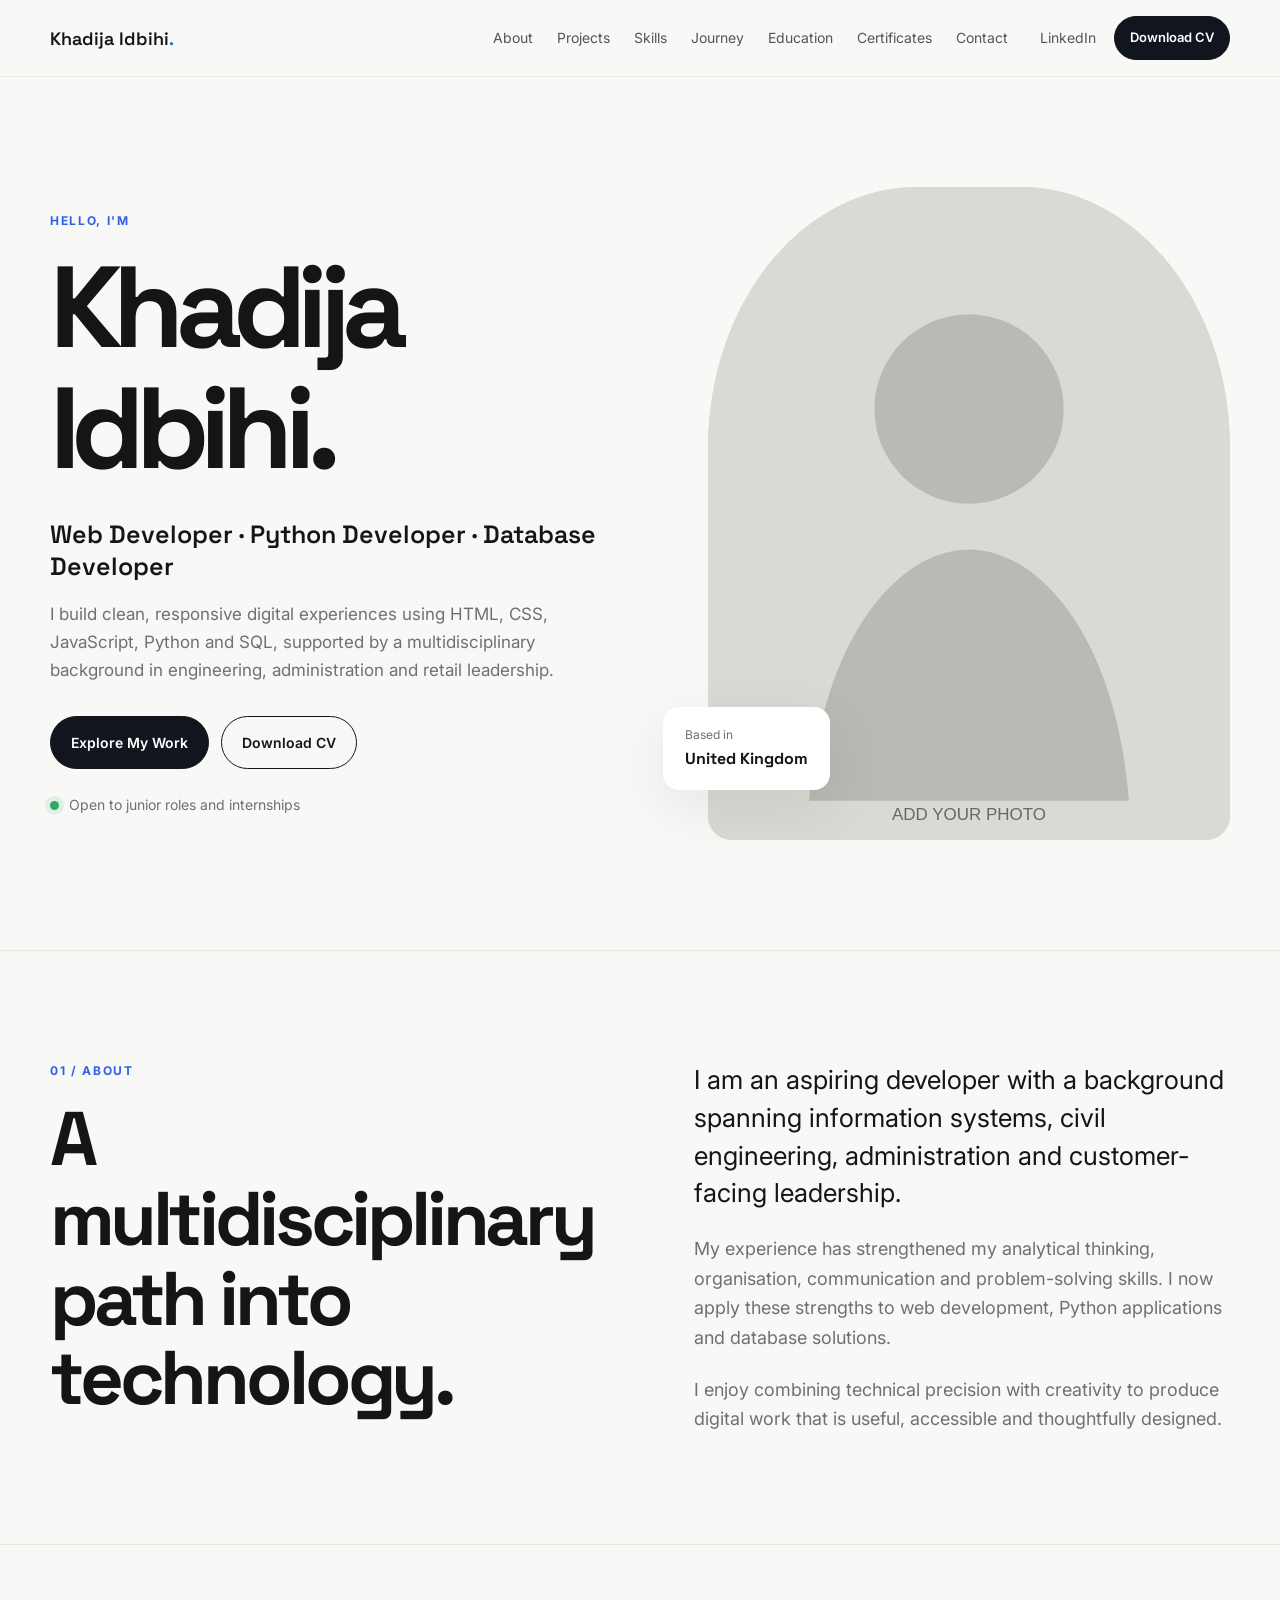
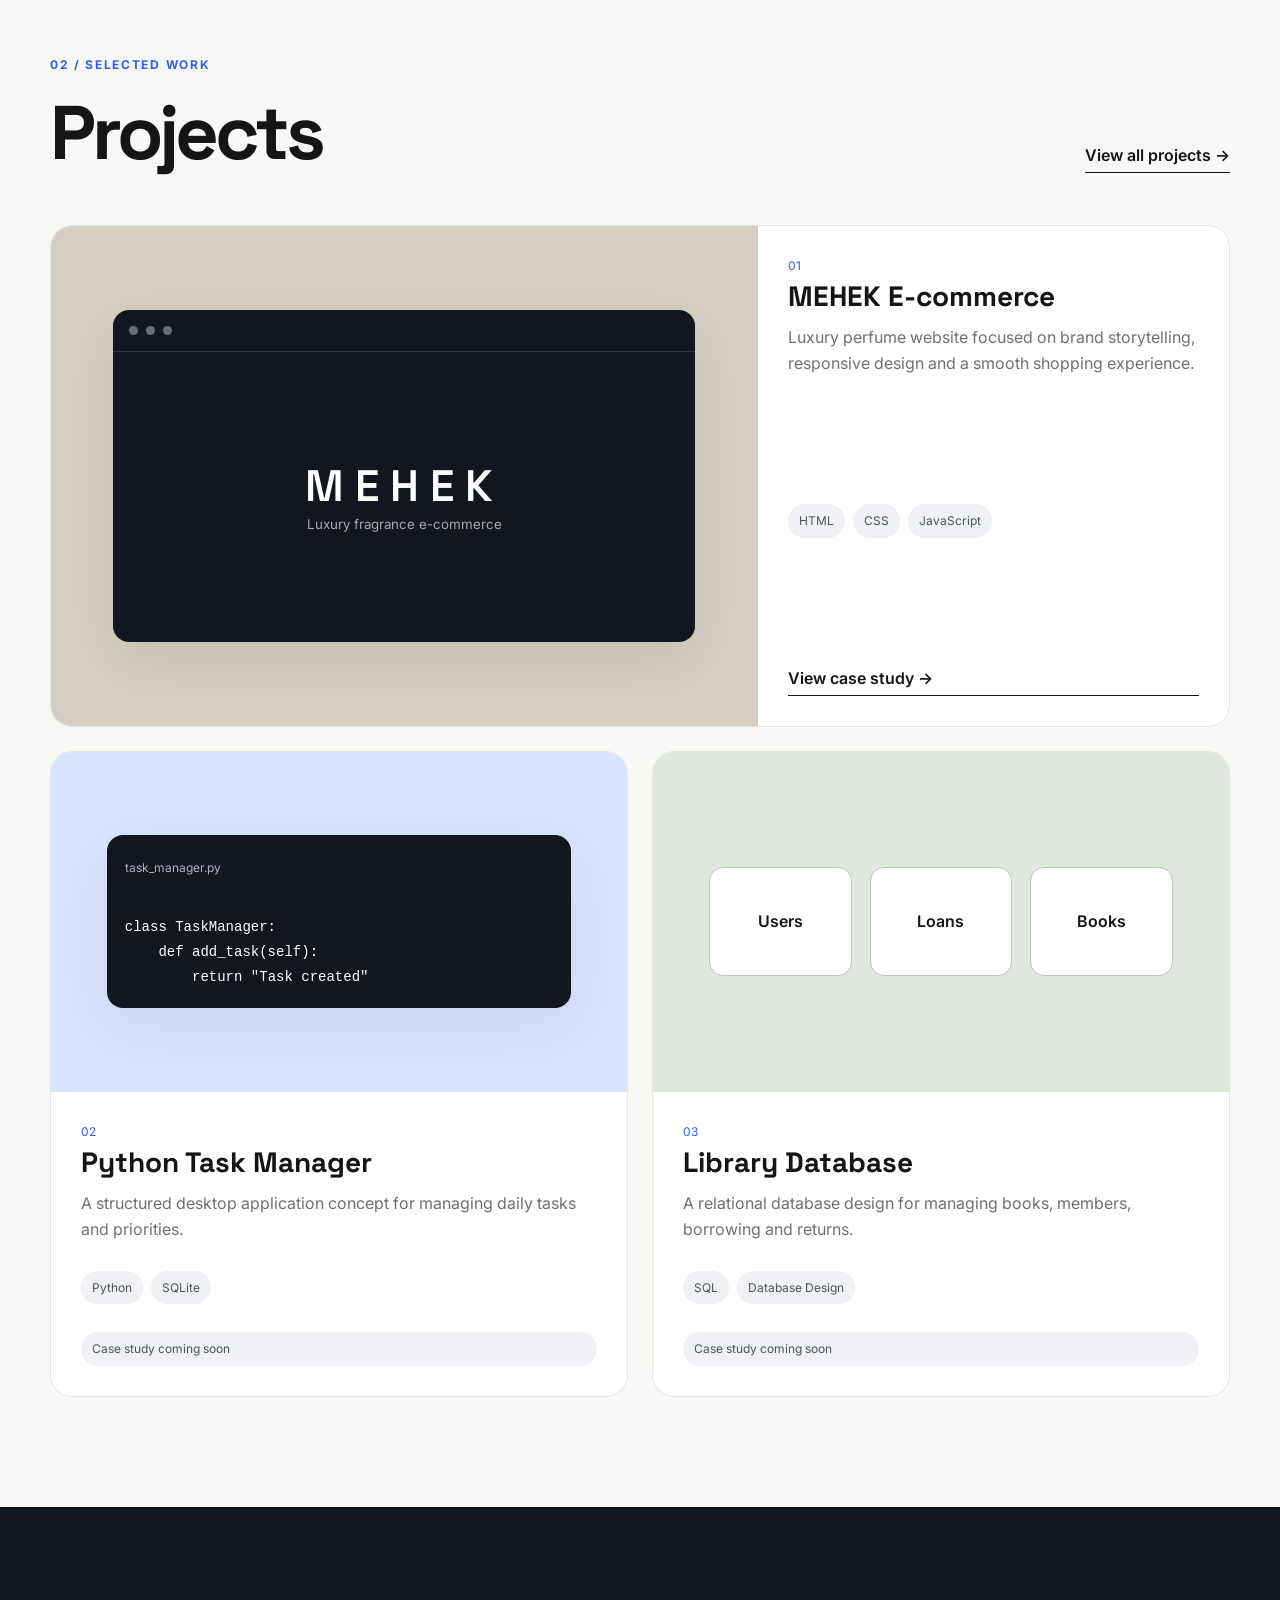
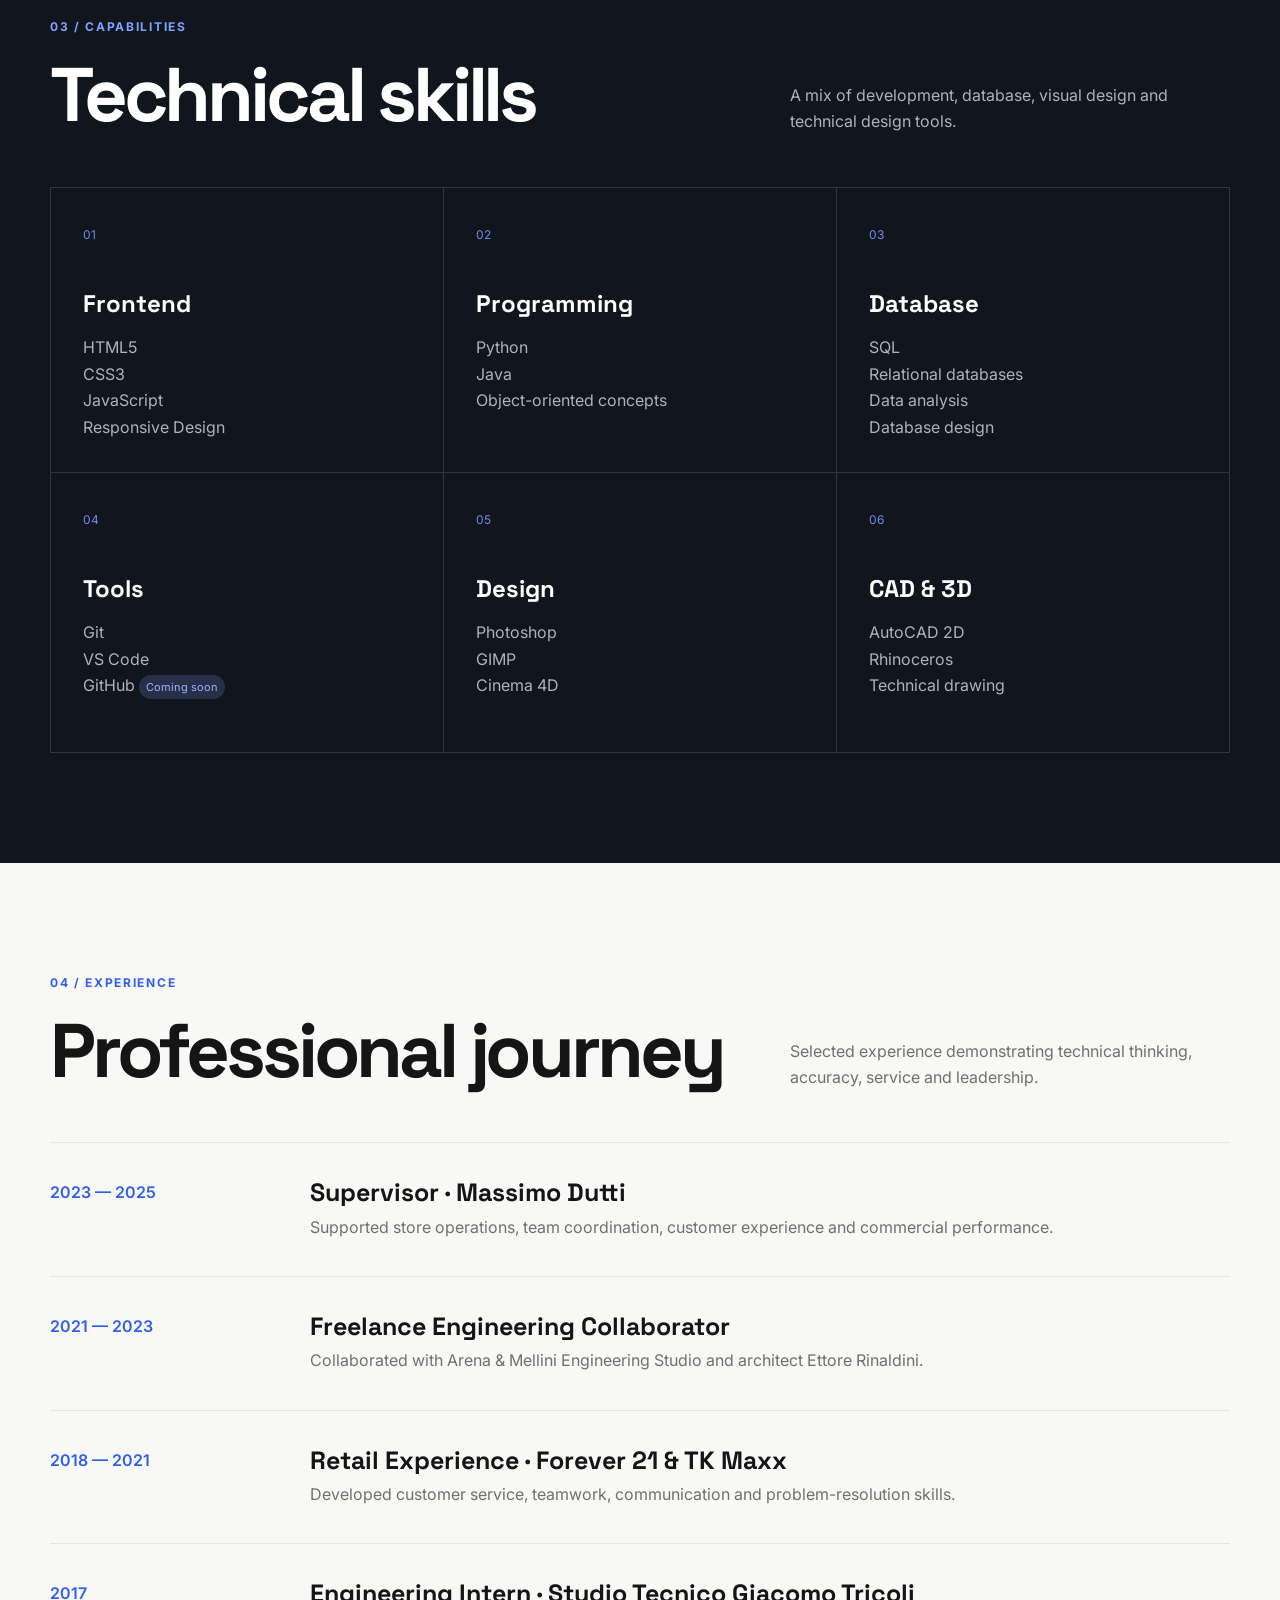
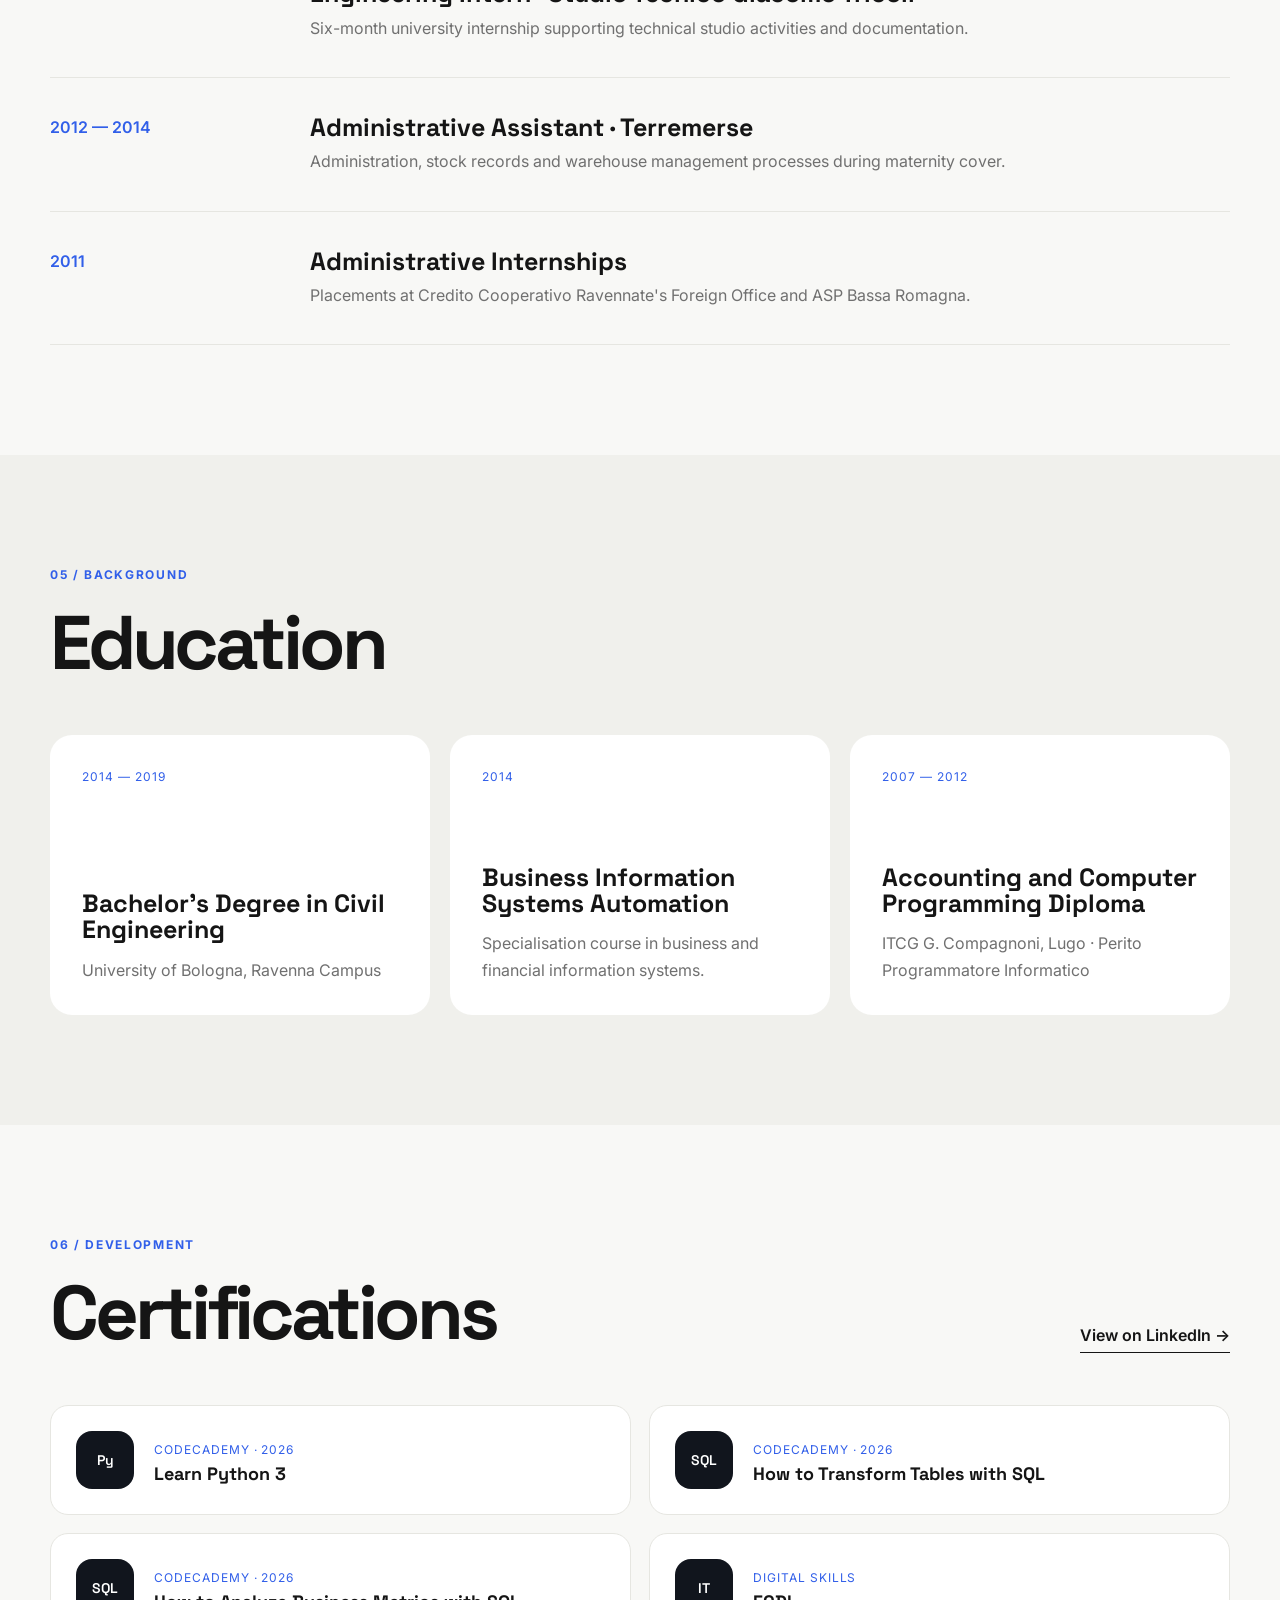
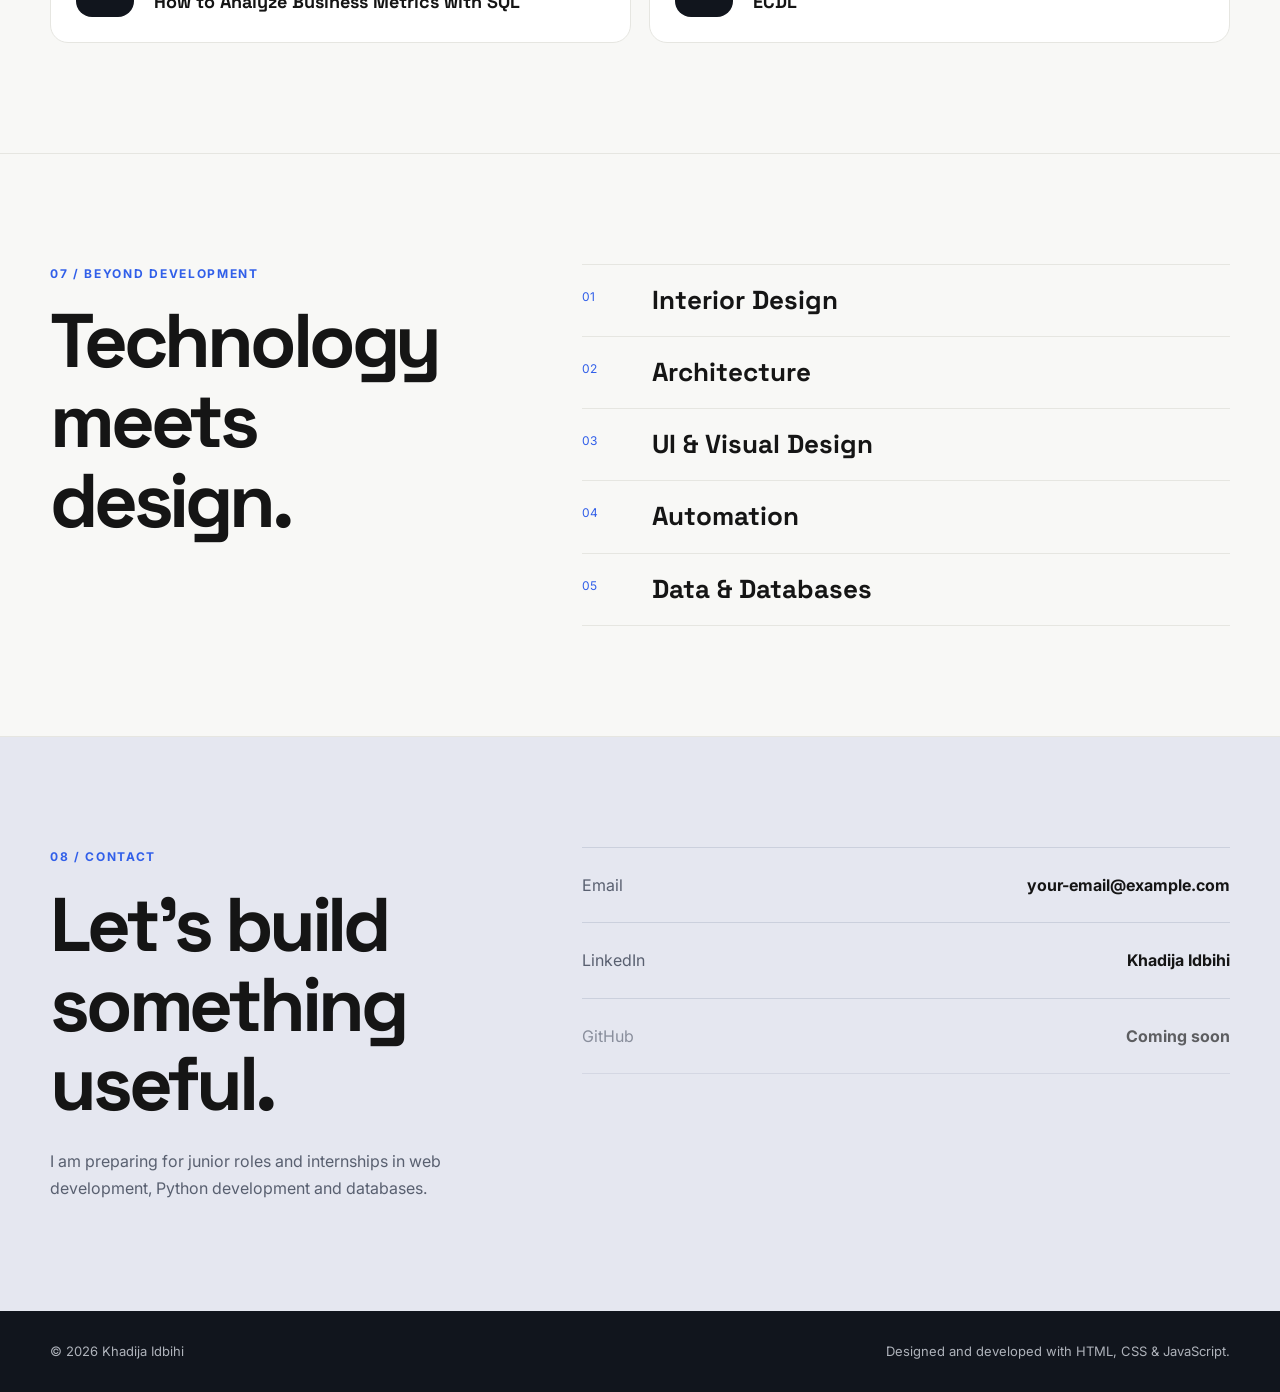
==== index.html @ ebbd2b73 "portfoglio" ====
<!DOCTYPE html>
<html lang="en">
<head>
  <meta charset="UTF-8">
  <meta name="viewport" content="width=device-width, initial-scale=1.0">
  <meta name="description" content="Portfolio of Khadija Idbihi, aspiring Web, Python and Database Developer.">
  <title>Khadija Idbihi | Developer Portfolio</title>
  <link rel="preconnect" href="https://fonts.googleapis.com">
  <link rel="preconnect" href="https://fonts.gstatic.com" crossorigin>
  <link href="https://fonts.googleapis.com/css2?family=Inter:wght@400;500;600&family=Space+Grotesk:wght@500;600;700&display=swap" rel="stylesheet">
  <link rel="stylesheet" href="./css/style.css">
  <script defer src="./js/main.js"></script>
</head>
<body>
<header class="site-header">
  <div class="container nav-wrap">
    <a class="logo" href="#home">Khadija Idbihi<span>.</span></a>
    <button class="menu-toggle" aria-label="Open navigation" aria-expanded="false"><span></span><span></span><span></span></button>
    <nav class="main-nav">
      <a href="#about">About</a><a href="#projects">Projects</a><a href="#skills">Skills</a><a href="#journey">Journey</a><a href="#education">Education</a><a href="#certifications">Certificates</a><a href="#contact">Contact</a>
    </nav>
    <div class="nav-actions">
      <a class="text-link" href="https://www.linkedin.com/in/khadija-idbihi-a628ab21a/" target="_blank" rel="noopener">LinkedIn</a>
      <a class="btn btn-dark btn-small" href="./assets/cv-placeholder.txt" download>Download CV</a>
    </div>
  </div>
</header>
<main>
<section class="hero section" id="home">
  <div class="container hero-grid">
    <div class="hero-copy reveal">
      <p class="eyebrow">Hello, I'm</p>
      <h1>Khadija<br>Idbihi.</h1>
      <p class="hero-role">Web Developer · Python Developer · Database Developer</p>
      <p class="hero-description">I build clean, responsive digital experiences using HTML, CSS, JavaScript, Python and SQL, supported by a multidisciplinary background in engineering, administration and retail leadership.</p>
      <div class="hero-actions"><a class="btn btn-dark" href="#projects">Explore My Work</a><a class="btn btn-light" href="./assets/cv-placeholder.txt" download>Download CV</a></div>
      <div class="availability"><span class="status-dot"></span>Open to junior roles and internships</div>
    </div>
    <div class="hero-visual reveal">
      <div class="portrait-frame"><img src="./images/profile-placeholder.svg" alt="Portrait placeholder for Khadija Idbihi"></div>
      <div class="floating-card"><span>Based in</span><strong>United Kingdom</strong></div>
    </div>
  </div>
</section>
<section class="section section-bordered" id="about">
  <div class="container two-col">
    <div><p class="section-label">01 / About</p><h2>A multidisciplinary path into technology.</h2></div>
    <div class="body-copy"><p class="lead">I am an aspiring developer with a background spanning information systems, civil engineering, administration and customer-facing leadership.</p><p>My experience has strengthened my analytical thinking, organisation, communication and problem-solving skills. I now apply these strengths to web development, Python applications and database solutions.</p><p>I enjoy combining technical precision with creativity to produce digital work that is useful, accessible and thoughtfully designed.</p></div>
  </div>
</section>
<section class="section" id="projects">
  <div class="container">
    <div class="section-heading"><div><p class="section-label">02 / Selected work</p><h2>Projects</h2></div><a class="arrow-link" href="./projects.html">View all projects →</a></div>
    <div class="projects-grid">
      <article class="project-card project-card-large reveal">
        <div class="project-image mehek-bg"><div class="mock-browser"><div class="browser-bar"><span></span><span></span><span></span></div><div class="mock-content"><p>MEHEK</p><small>Luxury fragrance e-commerce</small></div></div></div>
        <div class="project-copy"><div><p class="project-number">01</p><h3>MEHEK E-commerce</h3><p>Luxury perfume website focused on brand storytelling, responsive design and a smooth shopping experience.</p></div><div class="tags"><span>HTML</span><span>CSS</span><span>JavaScript</span></div><a class="arrow-link" href="./projects/mehek.html">View case study →</a></div>
      </article>
      <article class="project-card reveal"><div class="project-image python-bg"><div class="code-window"><span>task_manager.py</span><pre>class TaskManager:
    def add_task(self):
        return "Task created"</pre></div></div><div class="project-copy"><div><p class="project-number">02</p><h3>Python Task Manager</h3><p>A structured desktop application concept for managing daily tasks and priorities.</p></div><div class="tags"><span>Python</span><span>SQLite</span></div><span class="coming-soon">Case study coming soon</span></div></article>
      <article class="project-card reveal"><div class="project-image db-bg"><div class="database-diagram"><div>Users</div><div>Loans</div><div>Books</div></div></div><div class="project-copy"><div><p class="project-number">03</p><h3>Library Database</h3><p>A relational database design for managing books, members, borrowing and returns.</p></div><div class="tags"><span>SQL</span><span>Database Design</span></div><span class="coming-soon">Case study coming soon</span></div></article>
    </div>
  </div>
</section>
<section class="section section-dark" id="skills">
  <div class="container">
    <div class="section-heading"><div><p class="section-label light-label">03 / Capabilities</p><h2>Technical skills</h2></div><p class="section-intro">A mix of development, database, visual design and technical design tools.</p></div>
    <div class="skills-grid">
      <div class="skill-card"><span>01</span><h3>Frontend</h3><p>HTML5<br>CSS3<br>JavaScript<br>Responsive Design</p></div>
      <div class="skill-card"><span>02</span><h3>Programming</h3><p>Python<br>Java<br>Object-oriented concepts</p></div>
      <div class="skill-card"><span>03</span><h3>Database</h3><p>SQL<br>Relational databases<br>Data analysis<br>Database design</p></div>
      <div class="skill-card"><span>04</span><h3>Tools</h3><p>Git<br>VS Code<br>GitHub <em>Coming soon</em></p></div>
      <div class="skill-card"><span>05</span><h3>Design</h3><p>Photoshop<br>GIMP<br>Cinema 4D</p></div>
      <div class="skill-card"><span>06</span><h3>CAD & 3D</h3><p>AutoCAD 2D<br>Rhinoceros<br>Technical drawing</p></div>
    </div>
  </div>
</section>
<section class="section" id="journey">
  <div class="container">
    <div class="section-heading"><div><p class="section-label">04 / Experience</p><h2>Professional journey</h2></div><p class="section-intro">Selected experience demonstrating technical thinking, accuracy, service and leadership.</p></div>
    <div class="timeline">
      <article><div>2023 — 2025</div><section><h3>Supervisor · Massimo Dutti</h3><p>Supported store operations, team coordination, customer experience and commercial performance.</p></section></article>
      <article><div>2021 — 2023</div><section><h3>Freelance Engineering Collaborator</h3><p>Collaborated with Arena & Mellini Engineering Studio and architect Ettore Rinaldini.</p></section></article>
      <article><div>2018 — 2021</div><section><h3>Retail Experience · Forever 21 & TK Maxx</h3><p>Developed customer service, teamwork, communication and problem-resolution skills.</p></section></article>
      <article><div>2017</div><section><h3>Engineering Intern · Studio Tecnico Giacomo Tricoli</h3><p>Six-month university internship supporting technical studio activities and documentation.</p></section></article>
      <article><div>2012 — 2014</div><section><h3>Administrative Assistant · Terremerse</h3><p>Administration, stock records and warehouse management processes during maternity cover.</p></section></article>
      <article><div>2011</div><section><h3>Administrative Internships</h3><p>Placements at Credito Cooperativo Ravennate's Foreign Office and ASP Bassa Romagna.</p></section></article>
    </div>
  </div>
</section>
<section class="section section-soft" id="education">
  <div class="container"><div class="section-heading"><div><p class="section-label">05 / Background</p><h2>Education</h2></div></div>
    <div class="education-grid">
      <article><span>2014 — 2019</span><h3>Bachelor's Degree in Civil Engineering</h3><p>University of Bologna, Ravenna Campus</p></article>
      <article><span>2014</span><h3>Business Information Systems Automation</h3><p>Specialisation course in business and financial information systems.</p></article>
      <article><span>2007 — 2012</span><h3>Accounting and Computer Programming Diploma</h3><p>ITCG G. Compagnoni, Lugo · Perito Programmatore Informatico</p></article>
    </div>
  </div>
</section>
<section class="section" id="certifications">
  <div class="container">
    <div class="section-heading"><div><p class="section-label">06 / Development</p><h2>Certifications</h2></div><a class="arrow-link" href="https://www.linkedin.com/in/khadija-idbihi-a628ab21a/details/certifications/" target="_blank" rel="noopener">View on LinkedIn →</a></div>
    <div class="cert-grid">
      <article><div>Py</div><section><span>Codecademy · 2026</span><h3>Learn Python 3</h3></section></article>
      <article><div>SQL</div><section><span>Codecademy · 2026</span><h3>How to Transform Tables with SQL</h3></section></article>
      <article><div>SQL</div><section><span>Codecademy · 2026</span><h3>How to Analyze Business Metrics with SQL</h3></section></article>
      <article><div>IT</div><section><span>Digital Skills</span><h3>ECDL</h3></section></article>
    </div>
  </div>
</section>
<section class="section section-bordered" id="beyond">
  <div class="container two-col"><div><p class="section-label">07 / Beyond development</p><h2>Technology meets design.</h2></div><div class="interest-list"><div><span>01</span><h3>Interior Design</h3></div><div><span>02</span><h3>Architecture</h3></div><div><span>03</span><h3>UI & Visual Design</h3></div><div><span>04</span><h3>Automation</h3></div><div><span>05</span><h3>Data & Databases</h3></div></div></div>
</section>
<section class="section contact-section" id="contact">
  <div class="container two-col"><div><p class="section-label">08 / Contact</p><h2>Let's build something useful.</h2><p class="contact-intro">I am preparing for junior roles and internships in web development, Python development and databases.</p></div><div class="contact-links"><a href="mailto:your-email@example.com"><span>Email</span><strong>your-email@example.com</strong></a><a href="https://www.linkedin.com/in/khadija-idbihi-a628ab21a/" target="_blank" rel="noopener"><span>LinkedIn</span><strong>Khadija Idbihi</strong></a><div><span>GitHub</span><strong>Coming soon</strong></div></div></div>
</section>
</main>
<footer><div class="container footer-wrap"><p>© 2026 Khadija Idbihi</p><p>Designed and developed with HTML, CSS & JavaScript.</p></div></footer>
</body>
</html>
---- css/style.css ----
:root{--bg:#f8f8f6;--surface:#fff;--text:#151515;--muted:#707070;--border:#e6e6e1;--accent:#315fe9;--dark:#11151d;--radius:22px;--shadow:0 18px 60px rgba(17,21,29,.08)}
*{box-sizing:border-box;margin:0;padding:0}html{scroll-behavior:smooth}body{font-family:Inter,sans-serif;background:var(--bg);color:var(--text);line-height:1.65}img{display:block;max-width:100%}a{color:inherit;text-decoration:none}button{font:inherit}.container{width:min(1180px,calc(100% - 40px));margin:auto}.section{padding:110px 0}.section-bordered{border-top:1px solid var(--border);border-bottom:1px solid var(--border)}.section-soft{background:#f0f0ec}
.site-header{position:sticky;top:0;z-index:100;background:rgba(248,248,246,.88);backdrop-filter:blur(16px);border-bottom:1px solid rgba(230,230,225,.7)}.nav-wrap{height:76px;display:flex;align-items:center;gap:32px}.logo{font:600 18px 'Space Grotesk';margin-right:auto}.logo span{color:var(--accent)}.main-nav,.simple-nav{display:flex;gap:24px;font-size:14px}.main-nav a,.simple-nav a,.text-link{color:#555;transition:.2s}.main-nav a:hover,.simple-nav a:hover,.text-link:hover{color:var(--text)}.nav-actions{display:flex;align-items:center;gap:18px;font-size:14px}.menu-toggle{display:none;background:none;border:0}.menu-toggle span{display:block;width:24px;height:2px;background:var(--text);margin:5px}.btn{display:inline-flex;align-items:center;justify-content:center;padding:14px 20px;border-radius:999px;border:1px solid var(--text);font-weight:600;font-size:14px;transition:.25s}.btn:hover{transform:translateY(-2px)}.btn-dark{background:var(--dark);color:#fff}.btn-light{background:transparent}.btn-small{padding:10px 15px;font-size:13px}
.hero{min-height:calc(100vh - 76px);display:flex;align-items:center}.hero-grid{display:grid;grid-template-columns:1.05fr .95fr;gap:80px;align-items:center}.eyebrow,.section-label{font-size:12px;letter-spacing:.14em;text-transform:uppercase;color:var(--accent);font-weight:700;margin-bottom:18px}h1,h2,h3{font-family:'Space Grotesk',sans-serif;line-height:1.05}.hero h1{font-size:clamp(70px,9vw,132px);letter-spacing:-.075em}.hero-role{font:600 clamp(18px,2vw,25px) 'Space Grotesk';margin:28px 0 18px}.hero-description{max-width:640px;color:var(--muted);font-size:17px}.hero-actions{display:flex;gap:12px;margin:32px 0 24px}.availability{display:flex;align-items:center;gap:10px;color:var(--muted);font-size:14px}.status-dot{width:9px;height:9px;border-radius:50%;background:#32a866;box-shadow:0 0 0 5px rgba(50,168,102,.12)}.hero-visual{position:relative}.portrait-frame{background:#dedfd9;border-radius:40% 40% 24px 24px;overflow:hidden;min-height:600px;display:flex;align-items:flex-end}.portrait-frame img{width:100%;height:100%;object-fit:cover}.floating-card{position:absolute;left:-45px;bottom:50px;background:white;padding:18px 22px;border-radius:16px;box-shadow:var(--shadow)}.floating-card span{display:block;color:var(--muted);font-size:12px}.floating-card strong{font-family:'Space Grotesk'}
.two-col{display:grid;grid-template-columns:.8fr 1.2fr;gap:100px}.section h2{font-size:clamp(42px,6vw,76px);letter-spacing:-.055em}.body-copy{font-size:18px;color:var(--muted)}.body-copy p+p{margin-top:22px}.body-copy .lead{font-size:26px;color:var(--text);line-height:1.45}.section-heading{display:flex;justify-content:space-between;align-items:end;gap:30px;margin-bottom:52px}.section-intro{max-width:440px;color:var(--muted)}.arrow-link{font-weight:600;border-bottom:1px solid currentColor;padding-bottom:3px}
.projects-grid{display:grid;grid-template-columns:1fr 1fr;gap:24px}.project-card{background:var(--surface);border:1px solid var(--border);border-radius:var(--radius);overflow:hidden}.project-card-large{grid-column:1/-1;display:grid;grid-template-columns:1.2fr .8fr}.project-image{min-height:340px;padding:30px;display:flex;align-items:center;justify-content:center}.project-card-large .project-image{min-height:500px}.mehek-bg{background:#d5cec2}.python-bg{background:#dbe4ff}.db-bg{background:#dfe7df}.mock-browser,.code-window{width:90%;border-radius:16px;background:#12161e;color:white;box-shadow:var(--shadow);overflow:hidden}.browser-bar{height:42px;border-bottom:1px solid #30343b;display:flex;align-items:center;gap:8px;padding:0 16px}.browser-bar span{width:9px;height:9px;border-radius:50%;background:#696d74}.mock-content{height:290px;display:flex;flex-direction:column;align-items:center;justify-content:center}.mock-content p{font:600 44px 'Space Grotesk';letter-spacing:.25em}.mock-content small{color:#aaa}.code-window{padding:18px}.code-window>span{font-size:12px;color:#aab4c3}.code-window pre{margin-top:35px;white-space:pre-wrap;font:14px/1.8 monospace}.database-diagram{display:grid;grid-template-columns:repeat(3,1fr);gap:18px;width:90%}.database-diagram div{background:#fff;border:1px solid #b9c8ba;padding:40px 15px;text-align:center;border-radius:14px;font-weight:600}.project-copy{padding:30px;display:flex;flex-direction:column;justify-content:space-between;gap:28px}.project-copy h3{font-size:28px;margin:7px 0 12px}.project-copy p{color:var(--muted)}.project-number{font-size:12px!important;color:var(--accent)!important}.tags{display:flex;flex-wrap:wrap;gap:8px}.tags span,.coming-soon{padding:7px 11px;border-radius:999px;background:#f0f1f4;font-size:12px;color:#4f5360}
.section-dark{background:var(--dark);color:#fff}.light-label{color:#80a2ff}.section-dark .section-intro{color:#aeb2ba}.skills-grid{display:grid;grid-template-columns:repeat(3,1fr);border-top:1px solid #303640;border-left:1px solid #303640}.skill-card{min-height:280px;padding:32px;border-right:1px solid #303640;border-bottom:1px solid #303640}.skill-card span{color:#708ce5;font-size:12px}.skill-card h3{font-size:24px;margin:45px 0 18px}.skill-card p{color:#aeb2ba}.skill-card em{display:inline-block;font-style:normal;font-size:11px;padding:3px 7px;border-radius:999px;background:#263048;color:#9cb3fa}
.timeline{border-top:1px solid var(--border)}.timeline article{display:grid;grid-template-columns:220px 1fr;gap:40px;padding:36px 0;border-bottom:1px solid var(--border)}.timeline article>div{font-weight:600;color:var(--accent)}.timeline h3{font-size:25px;margin-bottom:8px}.timeline p{color:var(--muted);max-width:760px}.education-grid{display:grid;grid-template-columns:repeat(3,1fr);gap:20px}.education-grid article{background:white;border-radius:var(--radius);padding:32px;min-height:280px;display:flex;flex-direction:column}.education-grid span,.cert-grid span{font-size:12px;color:var(--accent);text-transform:uppercase;letter-spacing:.08em}.education-grid h3{font-size:25px;margin:auto 0 14px}.education-grid p{color:var(--muted)}.cert-grid{display:grid;grid-template-columns:1fr 1fr;gap:18px}.cert-grid article{background:white;border:1px solid var(--border);border-radius:18px;padding:25px;display:flex;align-items:center;gap:20px}.cert-grid article>div{width:58px;height:58px;border-radius:16px;background:var(--dark);color:white;display:grid;place-items:center;font:600 14px 'Space Grotesk'}.cert-grid h3{font-size:18px;margin-top:4px}.interest-list{border-top:1px solid var(--border)}.interest-list div{display:grid;grid-template-columns:70px 1fr;padding:22px 0;border-bottom:1px solid var(--border)}.interest-list span{color:var(--accent);font-size:12px}.interest-list h3{font-size:26px}
.contact-section{background:#e5e7f0}.contact-intro{max-width:580px;color:#596070;margin-top:24px}.contact-links{border-top:1px solid #cbd0dd}.contact-links a,.contact-links>div{display:flex;justify-content:space-between;padding:24px 0;border-bottom:1px solid #cbd0dd}.contact-links span{color:#596070}.contact-links>div{opacity:.65}footer{background:var(--dark);color:#aeb2ba;padding:30px 0}.footer-wrap{display:flex;justify-content:space-between;gap:20px;font-size:13px}.reveal{opacity:0;transform:translateY(25px);transition:opacity .7s,transform .7s}.reveal.visible{opacity:1;transform:none}
.projects-page{padding-top:80px}.page-title{font-size:clamp(66px,10vw,130px);letter-spacing:-.075em}.page-intro{font-size:20px;color:var(--muted);margin:22px 0 40px}.filter-bar{display:flex;gap:8px;margin-bottom:38px}.filter-bar button{border:1px solid var(--border);background:white;border-radius:999px;padding:10px 18px;cursor:pointer}.filter-bar button.active{background:var(--dark);color:white}.all-projects-grid{display:grid;grid-template-columns:1fr 1fr;gap:24px}.all-projects-grid article{background:#fff;border:1px solid var(--border);border-radius:var(--radius);padding:20px}.all-projects-grid article.hidden{display:none}.simple-project-visual{height:340px;border-radius:16px;display:grid;place-items:center;margin-bottom:24px;font:600 42px 'Space Grotesk'}.mehek-visual{background:#d4cabc;letter-spacing:.25em}.python-visual{background:#dce5ff}.database-visual{background:#dce8dc}.portfolio-visual{background:#e6e6e6;font-size:80px}.all-projects-grid article>span{color:var(--accent);font-size:12px}.all-projects-grid h2{font-size:28px;margin:7px 0}.all-projects-grid p{color:var(--muted);margin-bottom:18px}
.back-link{display:inline-block;margin-bottom:60px}.case-hero h1{font-size:clamp(90px,16vw,220px);letter-spacing:-.08em}.case-subtitle{font-size:clamp(22px,3vw,38px);max-width:900px;margin:20px 0 50px;color:var(--muted)}.case-meta{display:grid;grid-template-columns:repeat(3,1fr);border-top:1px solid var(--border);border-bottom:1px solid var(--border);margin-bottom:50px}.case-meta div{padding:22px 0}.case-meta span{display:block;color:var(--muted);font-size:12px}.case-cover{height:600px;background:#161719;color:white;border-radius:28px;display:grid;place-items:center;font:600 clamp(60px,12vw,160px) 'Space Grotesk';letter-spacing:.2em}
@media(max-width:980px){.main-nav{display:none;position:absolute;top:76px;left:0;right:0;background:var(--bg);padding:25px 20px;flex-direction:column;border-bottom:1px solid var(--border)}.main-nav.open{display:flex}.menu-toggle{display:block}.nav-actions .text-link{display:none}.hero-grid,.two-col{grid-template-columns:1fr}.hero{padding-top:70px}.hero-visual{max-width:650px}.portrait-frame{min-height:500px}.floating-card{left:20px}.project-card-large{grid-template-columns:1fr}.skills-grid{grid-template-columns:repeat(2,1fr)}.education-grid{grid-template-columns:1fr}}
@media(max-width:700px){.container{width:min(100% - 28px,1180px)}.section{padding:78px 0}.nav-actions{display:none}.hero h1{font-size:64px}.hero-actions{flex-direction:column;align-items:stretch}.portrait-frame{min-height:420px}.section-heading{align-items:start;flex-direction:column}.projects-grid,.all-projects-grid,.cert-grid{grid-template-columns:1fr}.project-card-large{grid-column:auto}.skills-grid{grid-template-columns:1fr}.timeline article{grid-template-columns:1fr;gap:8px}.case-meta{grid-template-columns:1fr}.case-cover{height:380px}.footer-wrap{flex-direction:column}.simple-nav{display:flex}.database-diagram{grid-template-columns:1fr}.project-image{padding:18px}}
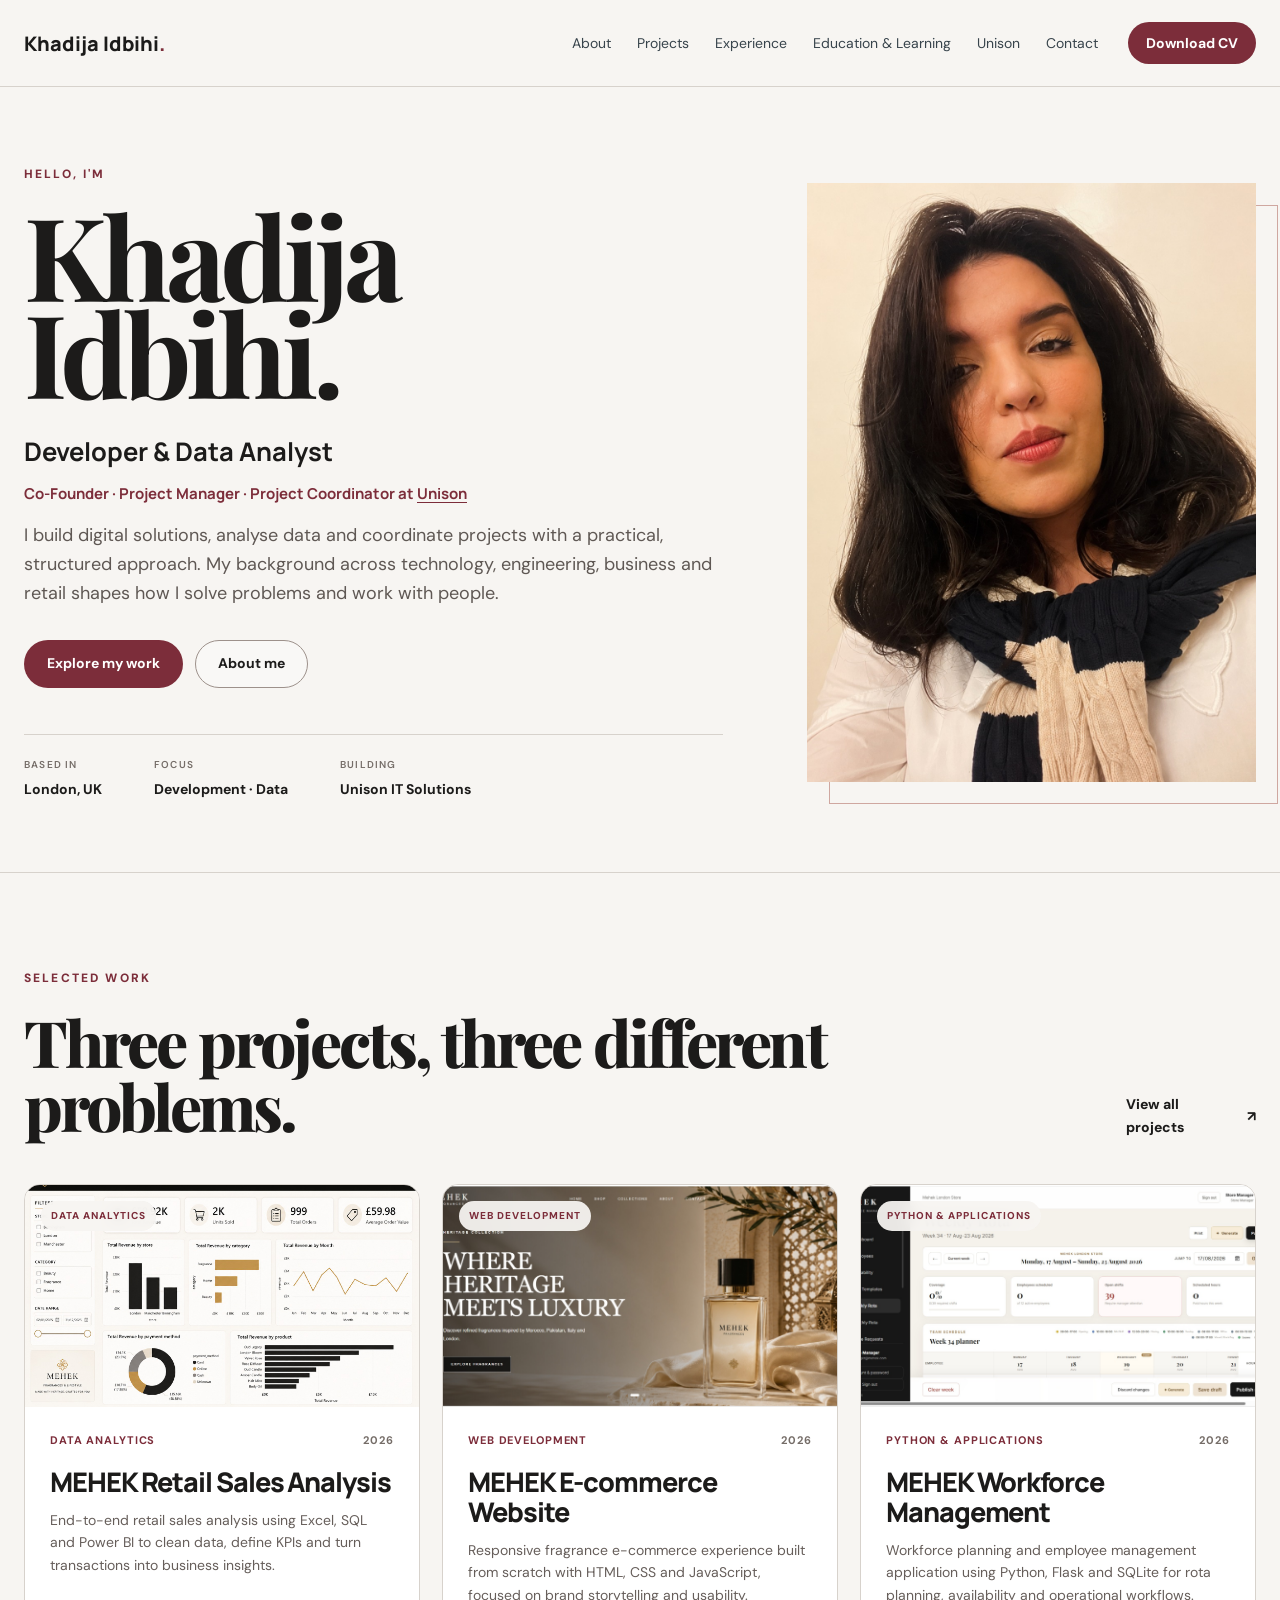
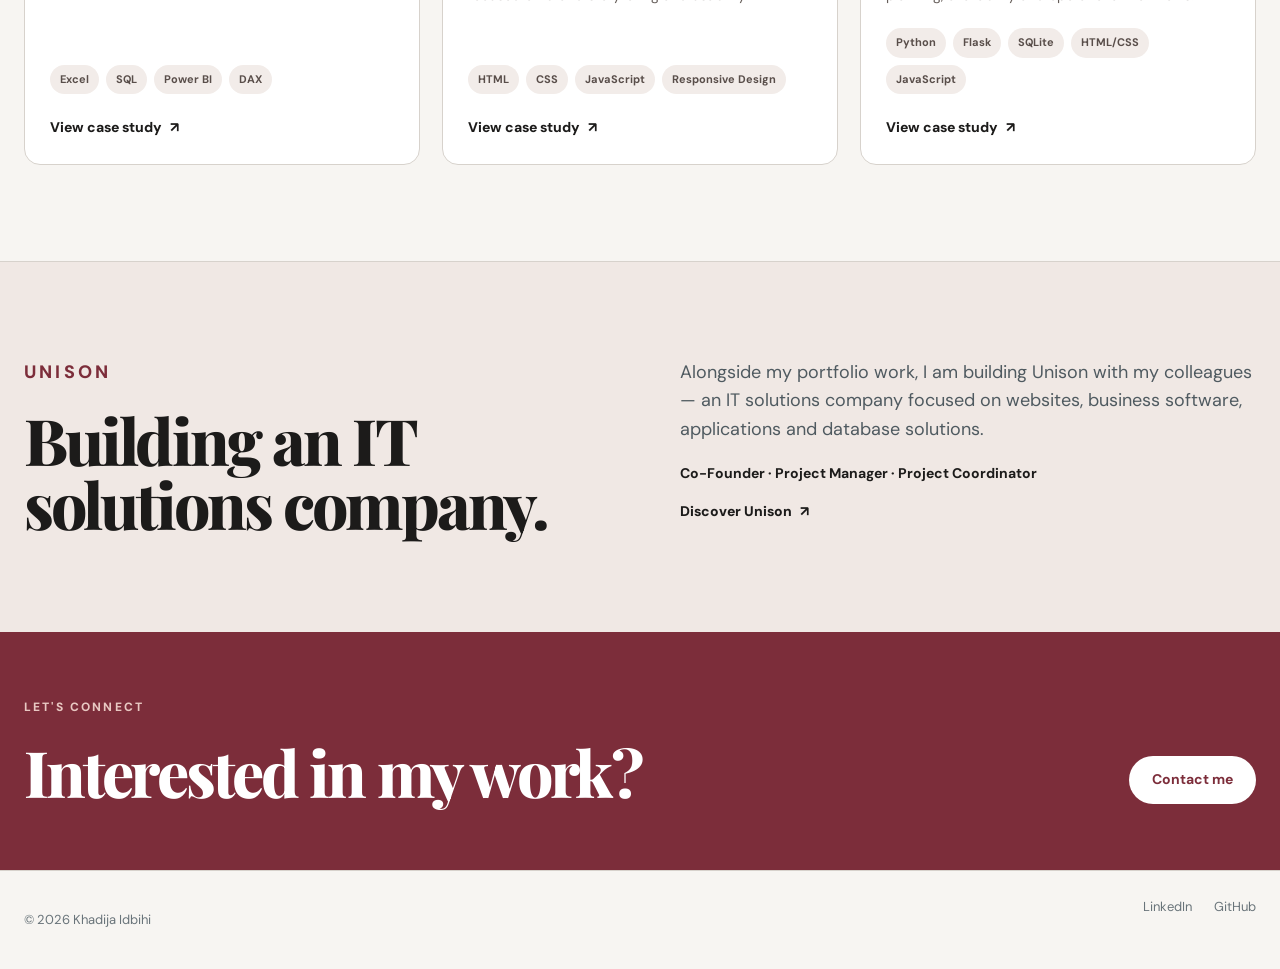
==== commit ddf551ea: "nuova versione" ====
--- a/index.html
+++ b/index.html
@@ -3,119 +3,92 @@
 <head>
   <meta charset="UTF-8">
   <meta name="viewport" content="width=device-width, initial-scale=1.0">
-  <meta name="description" content="Portfolio of Khadija Idbihi, aspiring Web, Python and Database Developer.">
-  <title>Khadija Idbihi | Developer Portfolio</title>
+  <meta name="description" content="Portfolio of Khadija Idbihi — Developer, Data Analyst, Co-Founder and Project Coordinator based in London.">
+  <title>Khadija Idbihi | Developer & Data Analyst</title>
   <link rel="preconnect" href="https://fonts.googleapis.com">
   <link rel="preconnect" href="https://fonts.gstatic.com" crossorigin>
-  <link href="https://fonts.googleapis.com/css2?family=Inter:wght@400;500;600&family=Space+Grotesk:wght@500;600;700&display=swap" rel="stylesheet">
+  <link href="https://fonts.googleapis.com/css2?family=DM+Sans:wght@400;500;600;700&family=Manrope:wght@500;600;700;800&family=Playfair+Display:wght@600;700&display=swap" rel="stylesheet">
   <link rel="stylesheet" href="./css/style.css">
-  <script defer src="./js/main.js"></script>
+  <script defer src="./js/data.js"></script>
+  <script defer src="./js/site.js"></script>
 </head>
 <body>
+<a class="skip-link" href="#main-content">Skip to content</a>
 <header class="site-header">
   <div class="container nav-wrap">
-    <a class="logo" href="#home">Khadija Idbihi<span>.</span></a>
+    <a class="logo" href="./index.html">Khadija Idbihi<span>.</span></a>
     <button class="menu-toggle" aria-label="Open navigation" aria-expanded="false"><span></span><span></span><span></span></button>
     <nav class="main-nav">
-      <a href="#about">About</a><a href="#projects">Projects</a><a href="#skills">Skills</a><a href="#journey">Journey</a><a href="#education">Education</a><a href="#certifications">Certificates</a><a href="#contact">Contact</a>
+      <a href="./about.html">About</a>
+      <a href="./projects.html">Projects</a>
+      <a href="./experience.html">Experience</a>
+      <a href="./learning.html">Education & Learning</a>
+      <a href="./unison.html">Unison</a>
+      <a href="./contact.html">Contact</a>
     </nav>
-    <div class="nav-actions">
-      <a class="text-link" href="https://www.linkedin.com/in/khadija-idbihi-a628ab21a/" target="_blank" rel="noopener">LinkedIn</a>
-      <a class="btn btn-dark btn-small" href="./assets/cv-placeholder.txt" download>Download CV</a>
-    </div>
+    <a class="btn btn-dark btn-small nav-cv" href="./assets/Khadija_Idbihi_Tech_CV.pdf" download>Download CV</a>
   </div>
 </header>
-<main>
-<section class="hero section" id="home">
-  <div class="container hero-grid">
-    <div class="hero-copy reveal">
-      <p class="eyebrow">Hello, I'm</p>
-      <h1>Khadija<br>Idbihi.</h1>
-      <p class="hero-role">Web Developer · Python Developer · Database Developer</p>
-      <p class="hero-description">I build clean, responsive digital experiences using HTML, CSS, JavaScript, Python and SQL, supported by a multidisciplinary background in engineering, administration and retail leadership.</p>
-      <div class="hero-actions"><a class="btn btn-dark" href="#projects">Explore My Work</a><a class="btn btn-light" href="./assets/cv-placeholder.txt" download>Download CV</a></div>
-      <div class="availability"><span class="status-dot"></span>Open to junior roles and internships</div>
+
+<main id="main-content">
+  <section class="hero-home">
+    <div class="container hero-profile-layout">
+      <div class="hero-copy">
+        <p class="eyebrow">HELLO, I'M</p>
+        <h1>Khadija<br>Idbihi.</h1>
+        <p class="hero-role">Developer & Data Analyst</p>
+        <p class="hero-unison-role">Co-Founder · Project Manager · Project Coordinator at <a href="./unison.html">Unison</a></p>
+        <p class="hero-description">I build digital solutions, analyse data and coordinate projects with a practical, structured approach. My background across technology, engineering, business and retail shapes how I solve problems and work with people.</p>
+        <div class="hero-actions">
+          <a class="btn btn-dark" href="./projects.html">Explore my work</a>
+          <a class="btn btn-outline" href="./about.html">About me</a>
+        </div>
+        <div class="hero-facts">
+          <span><small>Based in</small>London, UK</span>
+          <span><small>Focus</small>Development · Data</span>
+          <span><small>Building</small>Unison IT Solutions</span>
+        </div>
+      </div>
+      <figure class="hero-portrait">
+        <img src="./images/khadija-profile.jpg" alt="Portrait of Khadija Idbihi">
+      </figure>
     </div>
-    <div class="hero-visual reveal">
-      <div class="portrait-frame"><img src="./images/profile-placeholder.svg" alt="Portrait placeholder for Khadija Idbihi"></div>
-      <div class="floating-card"><span>Based in</span><strong>United Kingdom</strong></div>
+  </section>
+
+  <section class="section home-featured">
+    <div class="container">
+      <div class="section-heading compact-heading">
+        <div><p class="section-label">SELECTED WORK</p><h2>Three projects, three different problems.</h2></div>
+        <a class="arrow-link" href="./projects.html">View all projects <span>↗</span></a>
+      </div>
+      <div class="projects-grid projects-grid-home" data-featured-projects></div>
     </div>
+  </section>
+
+  <section class="section home-unison">
+    <div class="container unison-teaser">
+      <div><p class="section-label">UNISON</p><h2>Building an IT solutions company.</h2></div>
+      <div>
+        <p>Alongside my portfolio work, I am building Unison with my colleagues — an IT solutions company focused on websites, business software, applications and database solutions.</p>
+        <p class="role-line"><strong>Co-Founder · Project Manager · Project Coordinator</strong></p>
+        <a class="arrow-link" href="./unison.html">Discover Unison <span>↗</span></a>
+      </div>
+    </div>
+  </section>
+
+  <section class="home-footer-cta">
+    <div class="container cta-row">
+      <div><p class="section-label">LET'S CONNECT</p><h2>Interested in my work?</h2></div>
+      <a class="btn btn-light-on-dark" href="./contact.html">Contact me</a>
+    </div>
+  </section>
+</main>
+
+<footer class="site-footer">
+  <div class="container footer-wrap">
+    <p>© <span data-current-year></span> Khadija Idbihi</p>
+    <div><a href="https://www.linkedin.com/in/khadija-idbihi-a628ab21a/" target="_blank" rel="noopener">LinkedIn</a><a href="https://github.com/khadijaidbihi1-ops" target="_blank" rel="noopener">GitHub</a></div>
   </div>
-</section>
-<section class="section section-bordered" id="about">
-  <div class="container two-col">
-    <div><p class="section-label">01 / About</p><h2>A multidisciplinary path into technology.</h2></div>
-    <div class="body-copy"><p class="lead">I am an aspiring developer with a background spanning information systems, civil engineering, administration and customer-facing leadership.</p><p>My experience has strengthened my analytical thinking, organisation, communication and problem-solving skills. I now apply these strengths to web development, Python applications and database solutions.</p><p>I enjoy combining technical precision with creativity to produce digital work that is useful, accessible and thoughtfully designed.</p></div>
-  </div>
-</section>
-<section class="section" id="projects">
-  <div class="container">
-    <div class="section-heading"><div><p class="section-label">02 / Selected work</p><h2>Projects</h2></div><a class="arrow-link" href="./projects.html">View all projects →</a></div>
-    <div class="projects-grid">
-      <article class="project-card project-card-large reveal">
-        <div class="project-image mehek-bg"><div class="mock-browser"><div class="browser-bar"><span></span><span></span><span></span></div><div class="mock-content"><p>MEHEK</p><small>Luxury fragrance e-commerce</small></div></div></div>
-        <div class="project-copy"><div><p class="project-number">01</p><h3>MEHEK E-commerce</h3><p>Luxury perfume website focused on brand storytelling, responsive design and a smooth shopping experience.</p></div><div class="tags"><span>HTML</span><span>CSS</span><span>JavaScript</span></div><a class="arrow-link" href="./projects/mehek.html">View case study →</a></div>
-      </article>
-      <article class="project-card reveal"><div class="project-image python-bg"><div class="code-window"><span>task_manager.py</span><pre>class TaskManager:
-    def add_task(self):
-        return "Task created"</pre></div></div><div class="project-copy"><div><p class="project-number">02</p><h3>Python Task Manager</h3><p>A structured desktop application concept for managing daily tasks and priorities.</p></div><div class="tags"><span>Python</span><span>SQLite</span></div><span class="coming-soon">Case study coming soon</span></div></article>
-      <article class="project-card reveal"><div class="project-image db-bg"><div class="database-diagram"><div>Users</div><div>Loans</div><div>Books</div></div></div><div class="project-copy"><div><p class="project-number">03</p><h3>Library Database</h3><p>A relational database design for managing books, members, borrowing and returns.</p></div><div class="tags"><span>SQL</span><span>Database Design</span></div><span class="coming-soon">Case study coming soon</span></div></article>
-    </div>
-  </div>
-</section>
-<section class="section section-dark" id="skills">
-  <div class="container">
-    <div class="section-heading"><div><p class="section-label light-label">03 / Capabilities</p><h2>Technical skills</h2></div><p class="section-intro">A mix of development, database, visual design and technical design tools.</p></div>
-    <div class="skills-grid">
-      <div class="skill-card"><span>01</span><h3>Frontend</h3><p>HTML5<br>CSS3<br>JavaScript<br>Responsive Design</p></div>
-      <div class="skill-card"><span>02</span><h3>Programming</h3><p>Python<br>Java<br>Object-oriented concepts</p></div>
-      <div class="skill-card"><span>03</span><h3>Database</h3><p>SQL<br>Relational databases<br>Data analysis<br>Database design</p></div>
-      <div class="skill-card"><span>04</span><h3>Tools</h3><p>Git<br>VS Code<br>GitHub <em>Coming soon</em></p></div>
-      <div class="skill-card"><span>05</span><h3>Design</h3><p>Photoshop<br>GIMP<br>Cinema 4D</p></div>
-      <div class="skill-card"><span>06</span><h3>CAD & 3D</h3><p>AutoCAD 2D<br>Rhinoceros<br>Technical drawing</p></div>
-    </div>
-  </div>
-</section>
-<section class="section" id="journey">
-  <div class="container">
-    <div class="section-heading"><div><p class="section-label">04 / Experience</p><h2>Professional journey</h2></div><p class="section-intro">Selected experience demonstrating technical thinking, accuracy, service and leadership.</p></div>
-    <div class="timeline">
-      <article><div>2023 — 2025</div><section><h3>Supervisor · Massimo Dutti</h3><p>Supported store operations, team coordination, customer experience and commercial performance.</p></section></article>
-      <article><div>2021 — 2023</div><section><h3>Freelance Engineering Collaborator</h3><p>Collaborated with Arena & Mellini Engineering Studio and architect Ettore Rinaldini.</p></section></article>
-      <article><div>2018 — 2021</div><section><h3>Retail Experience · Forever 21 & TK Maxx</h3><p>Developed customer service, teamwork, communication and problem-resolution skills.</p></section></article>
-      <article><div>2017</div><section><h3>Engineering Intern · Studio Tecnico Giacomo Tricoli</h3><p>Six-month university internship supporting technical studio activities and documentation.</p></section></article>
-      <article><div>2012 — 2014</div><section><h3>Administrative Assistant · Terremerse</h3><p>Administration, stock records and warehouse management processes during maternity cover.</p></section></article>
-      <article><div>2011</div><section><h3>Administrative Internships</h3><p>Placements at Credito Cooperativo Ravennate's Foreign Office and ASP Bassa Romagna.</p></section></article>
-    </div>
-  </div>
-</section>
-<section class="section section-soft" id="education">
-  <div class="container"><div class="section-heading"><div><p class="section-label">05 / Background</p><h2>Education</h2></div></div>
-    <div class="education-grid">
-      <article><span>2014 — 2019</span><h3>Bachelor's Degree in Civil Engineering</h3><p>University of Bologna, Ravenna Campus</p></article>
-      <article><span>2014</span><h3>Business Information Systems Automation</h3><p>Specialisation course in business and financial information systems.</p></article>
-      <article><span>2007 — 2012</span><h3>Accounting and Computer Programming Diploma</h3><p>ITCG G. Compagnoni, Lugo · Perito Programmatore Informatico</p></article>
-    </div>
-  </div>
-</section>
-<section class="section" id="certifications">
-  <div class="container">
-    <div class="section-heading"><div><p class="section-label">06 / Development</p><h2>Certifications</h2></div><a class="arrow-link" href="https://www.linkedin.com/in/khadija-idbihi-a628ab21a/details/certifications/" target="_blank" rel="noopener">View on LinkedIn →</a></div>
-    <div class="cert-grid">
-      <article><div>Py</div><section><span>Codecademy · 2026</span><h3>Learn Python 3</h3></section></article>
-      <article><div>SQL</div><section><span>Codecademy · 2026</span><h3>How to Transform Tables with SQL</h3></section></article>
-      <article><div>SQL</div><section><span>Codecademy · 2026</span><h3>How to Analyze Business Metrics with SQL</h3></section></article>
-      <article><div>IT</div><section><span>Digital Skills</span><h3>ECDL</h3></section></article>
-    </div>
-  </div>
-</section>
-<section class="section section-bordered" id="beyond">
-  <div class="container two-col"><div><p class="section-label">07 / Beyond development</p><h2>Technology meets design.</h2></div><div class="interest-list"><div><span>01</span><h3>Interior Design</h3></div><div><span>02</span><h3>Architecture</h3></div><div><span>03</span><h3>UI & Visual Design</h3></div><div><span>04</span><h3>Automation</h3></div><div><span>05</span><h3>Data & Databases</h3></div></div></div>
-</section>
-<section class="section contact-section" id="contact">
-  <div class="container two-col"><div><p class="section-label">08 / Contact</p><h2>Let's build something useful.</h2><p class="contact-intro">I am preparing for junior roles and internships in web development, Python development and databases.</p></div><div class="contact-links"><a href="mailto:your-email@example.com"><span>Email</span><strong>your-email@example.com</strong></a><a href="https://www.linkedin.com/in/khadija-idbihi-a628ab21a/" target="_blank" rel="noopener"><span>LinkedIn</span><strong>Khadija Idbihi</strong></a><div><span>GitHub</span><strong>Coming soon</strong></div></div></div>
-</section>
-</main>
-<footer><div class="container footer-wrap"><p>© 2026 Khadija Idbihi</p><p>Designed and developed with HTML, CSS & JavaScript.</p></div></footer>
+</footer>
 </body>
 </html>
--- a/css/style.css
+++ b/css/style.css
@@ -1,13 +1,292 @@
-:root{--bg:#f8f8f6;--surface:#fff;--text:#151515;--muted:#707070;--border:#e6e6e1;--accent:#315fe9;--dark:#11151d;--radius:22px;--shadow:0 18px 60px rgba(17,21,29,.08)}
-*{box-sizing:border-box;margin:0;padding:0}html{scroll-behavior:smooth}body{font-family:Inter,sans-serif;background:var(--bg);color:var(--text);line-height:1.65}img{display:block;max-width:100%}a{color:inherit;text-decoration:none}button{font:inherit}.container{width:min(1180px,calc(100% - 40px));margin:auto}.section{padding:110px 0}.section-bordered{border-top:1px solid var(--border);border-bottom:1px solid var(--border)}.section-soft{background:#f0f0ec}
-.site-header{position:sticky;top:0;z-index:100;background:rgba(248,248,246,.88);backdrop-filter:blur(16px);border-bottom:1px solid rgba(230,230,225,.7)}.nav-wrap{height:76px;display:flex;align-items:center;gap:32px}.logo{font:600 18px 'Space Grotesk';margin-right:auto}.logo span{color:var(--accent)}.main-nav,.simple-nav{display:flex;gap:24px;font-size:14px}.main-nav a,.simple-nav a,.text-link{color:#555;transition:.2s}.main-nav a:hover,.simple-nav a:hover,.text-link:hover{color:var(--text)}.nav-actions{display:flex;align-items:center;gap:18px;font-size:14px}.menu-toggle{display:none;background:none;border:0}.menu-toggle span{display:block;width:24px;height:2px;background:var(--text);margin:5px}.btn{display:inline-flex;align-items:center;justify-content:center;padding:14px 20px;border-radius:999px;border:1px solid var(--text);font-weight:600;font-size:14px;transition:.25s}.btn:hover{transform:translateY(-2px)}.btn-dark{background:var(--dark);color:#fff}.btn-light{background:transparent}.btn-small{padding:10px 15px;font-size:13px}
-.hero{min-height:calc(100vh - 76px);display:flex;align-items:center}.hero-grid{display:grid;grid-template-columns:1.05fr .95fr;gap:80px;align-items:center}.eyebrow,.section-label{font-size:12px;letter-spacing:.14em;text-transform:uppercase;color:var(--accent);font-weight:700;margin-bottom:18px}h1,h2,h3{font-family:'Space Grotesk',sans-serif;line-height:1.05}.hero h1{font-size:clamp(70px,9vw,132px);letter-spacing:-.075em}.hero-role{font:600 clamp(18px,2vw,25px) 'Space Grotesk';margin:28px 0 18px}.hero-description{max-width:640px;color:var(--muted);font-size:17px}.hero-actions{display:flex;gap:12px;margin:32px 0 24px}.availability{display:flex;align-items:center;gap:10px;color:var(--muted);font-size:14px}.status-dot{width:9px;height:9px;border-radius:50%;background:#32a866;box-shadow:0 0 0 5px rgba(50,168,102,.12)}.hero-visual{position:relative}.portrait-frame{background:#dedfd9;border-radius:40% 40% 24px 24px;overflow:hidden;min-height:600px;display:flex;align-items:flex-end}.portrait-frame img{width:100%;height:100%;object-fit:cover}.floating-card{position:absolute;left:-45px;bottom:50px;background:white;padding:18px 22px;border-radius:16px;box-shadow:var(--shadow)}.floating-card span{display:block;color:var(--muted);font-size:12px}.floating-card strong{font-family:'Space Grotesk'}
-.two-col{display:grid;grid-template-columns:.8fr 1.2fr;gap:100px}.section h2{font-size:clamp(42px,6vw,76px);letter-spacing:-.055em}.body-copy{font-size:18px;color:var(--muted)}.body-copy p+p{margin-top:22px}.body-copy .lead{font-size:26px;color:var(--text);line-height:1.45}.section-heading{display:flex;justify-content:space-between;align-items:end;gap:30px;margin-bottom:52px}.section-intro{max-width:440px;color:var(--muted)}.arrow-link{font-weight:600;border-bottom:1px solid currentColor;padding-bottom:3px}
-.projects-grid{display:grid;grid-template-columns:1fr 1fr;gap:24px}.project-card{background:var(--surface);border:1px solid var(--border);border-radius:var(--radius);overflow:hidden}.project-card-large{grid-column:1/-1;display:grid;grid-template-columns:1.2fr .8fr}.project-image{min-height:340px;padding:30px;display:flex;align-items:center;justify-content:center}.project-card-large .project-image{min-height:500px}.mehek-bg{background:#d5cec2}.python-bg{background:#dbe4ff}.db-bg{background:#dfe7df}.mock-browser,.code-window{width:90%;border-radius:16px;background:#12161e;color:white;box-shadow:var(--shadow);overflow:hidden}.browser-bar{height:42px;border-bottom:1px solid #30343b;display:flex;align-items:center;gap:8px;padding:0 16px}.browser-bar span{width:9px;height:9px;border-radius:50%;background:#696d74}.mock-content{height:290px;display:flex;flex-direction:column;align-items:center;justify-content:center}.mock-content p{font:600 44px 'Space Grotesk';letter-spacing:.25em}.mock-content small{color:#aaa}.code-window{padding:18px}.code-window>span{font-size:12px;color:#aab4c3}.code-window pre{margin-top:35px;white-space:pre-wrap;font:14px/1.8 monospace}.database-diagram{display:grid;grid-template-columns:repeat(3,1fr);gap:18px;width:90%}.database-diagram div{background:#fff;border:1px solid #b9c8ba;padding:40px 15px;text-align:center;border-radius:14px;font-weight:600}.project-copy{padding:30px;display:flex;flex-direction:column;justify-content:space-between;gap:28px}.project-copy h3{font-size:28px;margin:7px 0 12px}.project-copy p{color:var(--muted)}.project-number{font-size:12px!important;color:var(--accent)!important}.tags{display:flex;flex-wrap:wrap;gap:8px}.tags span,.coming-soon{padding:7px 11px;border-radius:999px;background:#f0f1f4;font-size:12px;color:#4f5360}
-.section-dark{background:var(--dark);color:#fff}.light-label{color:#80a2ff}.section-dark .section-intro{color:#aeb2ba}.skills-grid{display:grid;grid-template-columns:repeat(3,1fr);border-top:1px solid #303640;border-left:1px solid #303640}.skill-card{min-height:280px;padding:32px;border-right:1px solid #303640;border-bottom:1px solid #303640}.skill-card span{color:#708ce5;font-size:12px}.skill-card h3{font-size:24px;margin:45px 0 18px}.skill-card p{color:#aeb2ba}.skill-card em{display:inline-block;font-style:normal;font-size:11px;padding:3px 7px;border-radius:999px;background:#263048;color:#9cb3fa}
-.timeline{border-top:1px solid var(--border)}.timeline article{display:grid;grid-template-columns:220px 1fr;gap:40px;padding:36px 0;border-bottom:1px solid var(--border)}.timeline article>div{font-weight:600;color:var(--accent)}.timeline h3{font-size:25px;margin-bottom:8px}.timeline p{color:var(--muted);max-width:760px}.education-grid{display:grid;grid-template-columns:repeat(3,1fr);gap:20px}.education-grid article{background:white;border-radius:var(--radius);padding:32px;min-height:280px;display:flex;flex-direction:column}.education-grid span,.cert-grid span{font-size:12px;color:var(--accent);text-transform:uppercase;letter-spacing:.08em}.education-grid h3{font-size:25px;margin:auto 0 14px}.education-grid p{color:var(--muted)}.cert-grid{display:grid;grid-template-columns:1fr 1fr;gap:18px}.cert-grid article{background:white;border:1px solid var(--border);border-radius:18px;padding:25px;display:flex;align-items:center;gap:20px}.cert-grid article>div{width:58px;height:58px;border-radius:16px;background:var(--dark);color:white;display:grid;place-items:center;font:600 14px 'Space Grotesk'}.cert-grid h3{font-size:18px;margin-top:4px}.interest-list{border-top:1px solid var(--border)}.interest-list div{display:grid;grid-template-columns:70px 1fr;padding:22px 0;border-bottom:1px solid var(--border)}.interest-list span{color:var(--accent);font-size:12px}.interest-list h3{font-size:26px}
-.contact-section{background:#e5e7f0}.contact-intro{max-width:580px;color:#596070;margin-top:24px}.contact-links{border-top:1px solid #cbd0dd}.contact-links a,.contact-links>div{display:flex;justify-content:space-between;padding:24px 0;border-bottom:1px solid #cbd0dd}.contact-links span{color:#596070}.contact-links>div{opacity:.65}footer{background:var(--dark);color:#aeb2ba;padding:30px 0}.footer-wrap{display:flex;justify-content:space-between;gap:20px;font-size:13px}.reveal{opacity:0;transform:translateY(25px);transition:opacity .7s,transform .7s}.reveal.visible{opacity:1;transform:none}
-.projects-page{padding-top:80px}.page-title{font-size:clamp(66px,10vw,130px);letter-spacing:-.075em}.page-intro{font-size:20px;color:var(--muted);margin:22px 0 40px}.filter-bar{display:flex;gap:8px;margin-bottom:38px}.filter-bar button{border:1px solid var(--border);background:white;border-radius:999px;padding:10px 18px;cursor:pointer}.filter-bar button.active{background:var(--dark);color:white}.all-projects-grid{display:grid;grid-template-columns:1fr 1fr;gap:24px}.all-projects-grid article{background:#fff;border:1px solid var(--border);border-radius:var(--radius);padding:20px}.all-projects-grid article.hidden{display:none}.simple-project-visual{height:340px;border-radius:16px;display:grid;place-items:center;margin-bottom:24px;font:600 42px 'Space Grotesk'}.mehek-visual{background:#d4cabc;letter-spacing:.25em}.python-visual{background:#dce5ff}.database-visual{background:#dce8dc}.portfolio-visual{background:#e6e6e6;font-size:80px}.all-projects-grid article>span{color:var(--accent);font-size:12px}.all-projects-grid h2{font-size:28px;margin:7px 0}.all-projects-grid p{color:var(--muted);margin-bottom:18px}
-.back-link{display:inline-block;margin-bottom:60px}.case-hero h1{font-size:clamp(90px,16vw,220px);letter-spacing:-.08em}.case-subtitle{font-size:clamp(22px,3vw,38px);max-width:900px;margin:20px 0 50px;color:var(--muted)}.case-meta{display:grid;grid-template-columns:repeat(3,1fr);border-top:1px solid var(--border);border-bottom:1px solid var(--border);margin-bottom:50px}.case-meta div{padding:22px 0}.case-meta span{display:block;color:var(--muted);font-size:12px}.case-cover{height:600px;background:#161719;color:white;border-radius:28px;display:grid;place-items:center;font:600 clamp(60px,12vw,160px) 'Space Grotesk';letter-spacing:.2em}
-@media(max-width:980px){.main-nav{display:none;position:absolute;top:76px;left:0;right:0;background:var(--bg);padding:25px 20px;flex-direction:column;border-bottom:1px solid var(--border)}.main-nav.open{display:flex}.menu-toggle{display:block}.nav-actions .text-link{display:none}.hero-grid,.two-col{grid-template-columns:1fr}.hero{padding-top:70px}.hero-visual{max-width:650px}.portrait-frame{min-height:500px}.floating-card{left:20px}.project-card-large{grid-template-columns:1fr}.skills-grid{grid-template-columns:repeat(2,1fr)}.education-grid{grid-template-columns:1fr}}
-@media(max-width:700px){.container{width:min(100% - 28px,1180px)}.section{padding:78px 0}.nav-actions{display:none}.hero h1{font-size:64px}.hero-actions{flex-direction:column;align-items:stretch}.portrait-frame{min-height:420px}.section-heading{align-items:start;flex-direction:column}.projects-grid,.all-projects-grid,.cert-grid{grid-template-columns:1fr}.project-card-large{grid-column:auto}.skills-grid{grid-template-columns:1fr}.timeline article{grid-template-columns:1fr;gap:8px}.case-meta{grid-template-columns:1fr}.case-cover{height:380px}.footer-wrap{flex-direction:column}.simple-nav{display:flex}.database-diagram{grid-template-columns:1fr}.project-image{padding:18px}}
+:root{
+  --ink:#14212a;
+  --muted:#667078;
+  --paper:#f7f6f1;
+  --white:#fff;
+  --line:#dedfd9;
+  --teal:#0d6f68;
+  --teal-soft:#dbe9e5;
+  --terracotta:#c85a37;
+  --soft:#ecebe5;
+  --dark:#111d24;
+  --max:1320px;
+}
+*{box-sizing:border-box}
+html{scroll-behavior:smooth}
+body{margin:0;background:var(--paper);color:var(--ink);font-family:'DM Sans',sans-serif;line-height:1.6}
+a{color:inherit;text-decoration:none}
+button,input{font:inherit}
+img{max-width:100%}
+.container{width:min(calc(100% - 48px),var(--max));margin:0 auto}
+.skip-link{position:absolute;left:-9999px}.skip-link:focus{left:16px;top:16px;z-index:99;background:#fff;padding:10px 14px}
+.site-header{position:sticky;top:0;z-index:50;background:rgba(247,246,241,.94);backdrop-filter:blur(14px);border-bottom:1px solid var(--line)}
+.nav-wrap{min-height:86px;display:flex;align-items:center;gap:26px}
+.logo{font:800 20px 'Manrope',sans-serif;white-space:nowrap}.logo span{color:var(--teal)}
+.main-nav{margin-left:auto;display:flex;gap:26px;align-items:center}.main-nav a,.simple-nav a{font-size:14px;color:#38444c}.main-nav a:hover,.main-nav .active-link,.simple-nav a:hover{color:var(--teal)}
+.simple-nav{margin-left:auto;display:flex;gap:28px}
+.nav-cv{margin-left:4px}
+.menu-toggle{display:none;background:none;border:0;padding:7px}.menu-toggle span{display:block;width:24px;height:2px;background:var(--ink);margin:5px}
+.btn{display:inline-flex;align-items:center;justify-content:center;min-height:48px;padding:0 22px;border-radius:4px;font-weight:700;font-size:14px;border:1px solid transparent;transition:.2s ease}
+.btn:hover{transform:translateY(-2px)}.btn-dark{background:var(--dark);color:#fff}.btn-outline{border-color:#69747b;background:transparent}.btn-small{min-height:42px;padding:0 17px}.btn-light-on-dark{background:#fff;color:var(--dark)}
+.eyebrow,.section-label{font-size:12px;font-weight:800;letter-spacing:.16em;color:var(--terracotta);margin:0 0 22px}
+.light-label{color:#8bd0c8}
+.hero-home{padding:86px 0 72px}.hero-simple{display:grid;grid-template-columns:minmax(0,1.55fr) minmax(300px,.65fr);gap:90px;align-items:end}.hero-copy h1,.page-hero h1,.case-hero h1,.contact-page h1{font:800 clamp(66px,9vw,142px)/.88 'Manrope',sans-serif;letter-spacing:-.07em;margin:0;color:#0e1a22}.hero-role{font:700 clamp(23px,2vw,34px) 'Manrope',sans-serif;margin:34px 0 14px}.hero-description{max-width:780px;font-size:18px;color:#49545b;margin:0}.hero-actions{display:flex;gap:12px;margin-top:32px}.hero-facts{display:flex;gap:52px;border-top:1px solid var(--line);margin-top:46px;padding-top:22px;flex-wrap:wrap}.hero-facts span{font-weight:700;font-size:14px}.hero-facts small{display:block;color:var(--muted);font-weight:600;font-size:10px;letter-spacing:.12em;text-transform:uppercase;margin-bottom:5px}
+.hero-intro-card{border-top:4px solid var(--teal);padding:26px 0 8px}.intro-number{display:block;color:var(--teal);font-size:12px;font-weight:800;letter-spacing:.12em;margin-bottom:62px}.hero-intro-card p{font:600 23px/1.45 'Manrope',sans-serif;margin:0 0 34px}.arrow-link{display:inline-flex;gap:8px;align-items:center;font-weight:800;font-size:14px}.arrow-link:hover{color:var(--teal)}
+.home-strip{border-top:1px solid var(--line);border-bottom:1px solid var(--line)}.strip-grid{display:grid;grid-template-columns:repeat(4,1fr)}.strip-grid>div{padding:25px 26px;border-right:1px solid var(--line)}.strip-grid>div:first-child{border-left:1px solid var(--line)}.strip-grid span{color:var(--terracotta);font-size:11px;font-weight:800}.strip-grid strong{display:block;font:700 16px 'Manrope',sans-serif;margin-top:12px}.strip-grid p{margin:5px 0 0;color:var(--muted);font-size:13px}
+.section{padding:96px 0}.section-soft{background:var(--soft)}.section-dark{background:var(--dark);color:#fff}.section-heading{display:flex;justify-content:space-between;align-items:flex-end;gap:30px;margin-bottom:46px}.section-heading h2,.home-unison h2,.home-footer-cta h2,.story-grid h2,.case-two-col h2,.about-focus h2,.unison-story h2,.future-links h2{font:800 clamp(36px,5vw,68px)/1 'Manrope',sans-serif;letter-spacing:-.05em;margin:0}.compact-heading{align-items:flex-end}
+.projects-grid{display:grid;grid-template-columns:repeat(2,1fr);gap:26px}.projects-grid-home{grid-template-columns:repeat(3,1fr)}.project-card{background:#fff;border:1px solid var(--line);display:flex;flex-direction:column;min-width:0}.project-card-compact .project-card-body p{font-size:14px}.project-visual{height:270px;padding:24px;display:flex;flex-direction:column;justify-content:space-between;overflow:hidden;position:relative}.project-visual:after{content:'';width:210px;height:210px;border:1px solid rgba(255,255,255,.22);position:absolute;border-radius:50%;right:-42px;bottom:-90px}.project-visual-kicker{font-size:11px;letter-spacing:.12em;text-transform:uppercase;font-weight:800}.project-visual strong{font:800 clamp(38px,5vw,76px)/1 'Manrope',sans-serif;letter-spacing:-.06em}.project-visual small{font-size:13px}.visual-data{background:#112129;color:#aee0d9}.visual-web{background:#d9d8d1;color:#182027}.visual-python{background:#0d6f68;color:#fff}.visual-cloud{background:#c85a37;color:#fff}.project-card-body{padding:26px;display:flex;flex-direction:column;flex:1}.project-meta{display:flex;justify-content:space-between;color:var(--muted);font-size:11px;text-transform:uppercase;letter-spacing:.08em;font-weight:700}.project-card h2{font:800 27px/1.1 'Manrope',sans-serif;letter-spacing:-.04em;margin:18px 0 12px}.project-card p{color:#566168;margin:0 0 22px}.tags{display:flex;flex-wrap:wrap;gap:7px;margin:auto 0 22px}.tags span{font-size:11px;background:#f0f2f2;padding:6px 9px;border-radius:2px;font-weight:700}
+.home-unison{border-top:1px solid var(--line)}.unison-teaser{display:grid;grid-template-columns:1fr 1fr;gap:80px;align-items:start}.unison-teaser p{font-size:18px;color:#4f5a60;margin-top:0}.role-line{font-size:14px!important;color:var(--ink)!important}.home-footer-cta{background:var(--teal);color:#fff;padding:66px 0}.cta-row{display:flex;align-items:end;justify-content:space-between;gap:30px}.home-footer-cta .section-label{color:#d4eee9}.home-footer-cta h2{color:#fff}
+.site-footer{border-top:1px solid var(--line);padding:26px 0}.footer-wrap{display:flex;justify-content:space-between;gap:20px;color:#69747a;font-size:13px}.footer-wrap div{display:flex;gap:22px}
+.page-hero{padding:92px 0 80px;border-bottom:1px solid var(--line)}.page-hero-grid{display:grid;grid-template-columns:1.3fr .7fr;gap:90px;align-items:end}.page-hero h1{font-size:clamp(58px,7vw,108px)}.page-hero-grid>p{font:500 20px/1.55 'Manrope',sans-serif;color:#59646a;margin:0 0 8px}
+.projects-toolbar{display:flex;justify-content:space-between;gap:24px;align-items:center;margin-bottom:40px}.filter-bar{display:flex;gap:8px;flex-wrap:wrap}.filter-bar button{border:1px solid #bdc4c7;background:transparent;padding:10px 14px;cursor:pointer;font-size:13px;font-weight:700;color:#475259}.filter-bar button.active,.filter-bar button:hover{background:var(--dark);color:#fff;border-color:var(--dark)}.project-count{font-size:12px;color:var(--muted);font-weight:700}.projects-grid-all{grid-template-columns:repeat(2,1fr)}
+.story-grid,.case-two-col,.unison-story,.future-links,.about-focus,.transferable{display:grid;grid-template-columns:.75fr 1.25fr;gap:100px}.story-number{font:800 150px/1 'Manrope',sans-serif;color:#d7d9d5;letter-spacing:-.08em}.lead{font:600 22px/1.55 'Manrope',sans-serif;margin-top:0}.story-grid p:not(.lead),.case-two-col p,.unison-story p{color:#5b666c;font-size:17px}.values-grid{display:grid;grid-template-columns:repeat(4,1fr);gap:1px;background:#d7d9d5}.values-grid article{background:var(--soft);padding:34px}.values-grid article span,.role-grid article span,.service-grid article span{font-size:11px;font-weight:800;color:var(--terracotta)}.values-grid h3,.role-grid h3{font:800 24px 'Manrope',sans-serif;margin:38px 0 10px}.values-grid p{color:#5f696e;margin:0}.interest-lines a{display:flex;justify-content:space-between;gap:20px;border-top:1px solid var(--line);padding:20px 0;font:800 20px 'Manrope',sans-serif}.interest-lines a:last-child{border-bottom:1px solid var(--line)}.interest-lines span{font:500 13px 'DM Sans',sans-serif;color:var(--muted)}
+.timeline-page article{display:grid;grid-template-columns:220px 1fr;gap:60px;padding:34px 0;border-top:1px solid var(--line)}.timeline-page article:last-child{border-bottom:1px solid var(--line)}.timeline-page time{font-weight:800;color:var(--terracotta);font-size:13px}.timeline-page span{font-size:12px;color:var(--muted);text-transform:uppercase;letter-spacing:.08em}.timeline-page h2{font:800 31px 'Manrope',sans-serif;margin:9px 0}.timeline-page p{color:#5c676d;margin:0;max-width:780px}.skill-pills{display:flex;flex-wrap:wrap;gap:10px}.skill-pills span{border:1px solid #42515b;padding:11px 14px;font-size:13px;color:#e5ecef}
+.education-list article{display:grid;grid-template-columns:220px 1fr;padding:26px 0;border-top:1px solid var(--line)}.education-list article:last-child{border-bottom:1px solid var(--line)}.education-list span{color:var(--terracotta);font-size:13px;font-weight:800}.education-list h3{font:800 25px 'Manrope',sans-serif;margin:0 0 3px}.education-list p{color:var(--muted);margin:0}.learning-grid{display:grid;grid-template-columns:repeat(2,1fr);gap:1px;background:#d5d8d6}.learning-card{background:var(--soft);padding:30px;display:grid;grid-template-columns:54px 1fr;gap:20px}.learning-index{font:800 22px 'Manrope',sans-serif;color:#aeb5b6}.learning-area{font-size:11px;text-transform:uppercase;letter-spacing:.1em;color:var(--teal);font-weight:800}.learning-card h2{font:800 23px/1.2 'Manrope',sans-serif;margin:13px 0 7px}.learning-card p{margin:0;color:var(--muted)}.learning-note{color:var(--muted);font-size:13px;margin-top:26px}.learning-note code{background:#e0e4e4;padding:2px 5px}
+.case-hero{padding:84px 0}.case-hero h1{font-size:clamp(52px,7vw,106px);max-width:1100px}.case-summary{font:500 20px/1.55 'Manrope',sans-serif;max-width:820px;color:#566168}.case-meta{display:flex;gap:50px;margin:34px 0}.case-meta small{display:block;color:var(--muted);text-transform:uppercase;font-size:10px;letter-spacing:.12em}.case-meta strong{font-size:14px}.case-visual{height:440px;padding:40px;margin-top:54px;display:flex;flex-direction:column;justify-content:space-between}.case-visual span{font-size:12px;letter-spacing:.12em;text-transform:uppercase;font-weight:800}.case-visual strong{font:800 clamp(70px,12vw,180px)/.8 'Manrope',sans-serif;letter-spacing:-.08em}.case-visual small{font-size:16px}.case-tags{margin-top:25px}.process-list{list-style:none;margin:0;padding:0}.process-list li{display:grid;grid-template-columns:55px 1fr;gap:20px;padding:20px 0;border-top:1px solid var(--line)}.process-list li:last-child{border-bottom:1px solid var(--line)}.process-list span{font-size:11px;color:var(--terracotta);font-weight:800}.process-list p{margin:0;color:var(--ink)}.outcomes-list{margin:0;padding-left:18px}.outcomes-list li{margin:0 0 15px}.case-actions{display:flex;gap:10px;margin-top:32px;flex-wrap:wrap}.project-note{color:#c7d0d4;font-size:13px}
+.unison-hero{padding:110px 0 100px;background:var(--dark);color:#fff}.unison-hero .eyebrow{color:#83cfc6}.unison-hero h1{font:800 clamp(110px,20vw,320px)/.75 'Manrope',sans-serif;letter-spacing:-.09em;margin:30px 0 54px}.unison-subtitle{font:600 clamp(22px,3vw,40px) 'Manrope',sans-serif;max-width:900px}.launch-badge{display:inline-block;border:1px solid #48606b;padding:10px 14px;color:#b8c5ca;font-size:12px}.role-grid{display:grid;grid-template-columns:repeat(3,1fr);gap:1px;background:#d2d5d3}.role-grid article{background:var(--soft);padding:34px}.role-grid p{color:#5b666c}.service-grid{display:grid;grid-template-columns:repeat(4,1fr);border-top:1px solid #394850;border-left:1px solid #394850}.service-grid article{padding:35px;border-right:1px solid #394850;border-bottom:1px solid #394850}.service-grid h3{font:700 24px 'Manrope',sans-serif}.social-launch-grid{display:grid;grid-template-columns:1fr 1fr;gap:10px}.social-launch-grid a{display:flex;justify-content:space-between;gap:20px;padding:20px;border:1px solid var(--line);font-weight:800}.social-launch-grid a span{color:var(--muted);font-weight:500;font-size:12px}
+.contact-page{min-height:calc(100vh - 150px);padding:100px 0}.contact-page-grid{display:grid;grid-template-columns:1.2fr .8fr;gap:90px}.contact-page h1{font-size:clamp(60px,8vw,120px)}.contact-page-grid>div>p:last-child{font-size:18px;color:#5c676e;max-width:720px}.contact-stack a,.contact-stack>div{display:block;border-top:1px solid var(--line);padding:22px 0}.contact-stack>*:last-child{border-bottom:1px solid var(--line)}.contact-stack span{display:block;font-size:10px;text-transform:uppercase;letter-spacing:.12em;color:var(--muted);font-weight:800}.contact-stack strong{font:700 18px 'Manrope',sans-serif;display:block;margin-top:5px}
+/* Portfolio refinements */
+.hero-unison-role{margin:0 0 16px;font:700 15px/1.5 'Manrope',sans-serif;color:var(--teal)}
+.hero-unison-role a{text-decoration:underline;text-underline-offset:3px}
+.hero-unison-role span{font-weight:600;color:var(--muted)}
+.page-hero-clean{padding:74px 0 62px}
+.page-hero-clean .page-hero-grid{align-items:center}
+.page-hero-clean h1{font-size:clamp(54px,6.4vw,94px)}
+.page-hero-note{max-width:520px;border-left:3px solid var(--teal);padding-left:24px}
+.page-hero-note strong{font:800 18px 'Manrope',sans-serif;color:var(--ink)}
+.page-hero-note p{font:400 16px/1.65 'DM Sans',sans-serif;color:var(--muted);margin:8px 0 0}
+
+/* Tablet */
+@media(max-width:1180px){
+  .container{width:min(calc(100% - 40px),var(--max))}
+  .nav-wrap{gap:18px}
+  .main-nav{gap:17px}
+  .main-nav a{font-size:12px}
+  .hero-simple{grid-template-columns:minmax(0,1.35fr) minmax(270px,.65fr);gap:54px}
+  .hero-copy h1{font-size:clamp(72px,10vw,118px)}
+  .projects-grid-home{grid-template-columns:repeat(2,1fr)}
+  .project-card h2{font-size:24px}
+  .page-hero-grid{gap:54px}
+  .values-grid,.service-grid{grid-template-columns:repeat(2,1fr)}
+}
+
+@media(max-width:960px){
+  .nav-wrap{min-height:74px}
+  .menu-toggle{display:block;margin-left:auto}
+  .main-nav{display:none;position:absolute;top:74px;left:0;right:0;background:var(--paper);padding:24px 22px;border-bottom:1px solid var(--line);flex-direction:column;align-items:flex-start;gap:18px;box-shadow:0 14px 28px rgba(20,33,42,.08)}
+  .main-nav.open{display:flex}
+  .main-nav a{font-size:15px}
+  .nav-cv{display:none}
+  .hero-simple,.page-hero-grid,.story-grid,.case-two-col,.unison-story,.future-links,.about-focus,.transferable,.contact-page-grid{grid-template-columns:1fr;gap:38px}
+  .hero-home{padding:64px 0 54px}
+  .hero-intro-card{max-width:none;border-top-width:2px}
+  .intro-number{margin-bottom:18px}
+  .hero-intro-card p{font-size:20px;max-width:720px}
+  .strip-grid{grid-template-columns:repeat(2,1fr)}
+  .strip-grid>div:nth-child(3){border-left:1px solid var(--line)}
+  .projects-grid-all{grid-template-columns:repeat(2,1fr)}
+  .page-hero{padding:64px 0 54px}
+  .page-hero-grid>p{font-size:17px}
+  .page-hero-note{max-width:680px}
+  .unison-teaser{grid-template-columns:1fr;gap:34px}
+  .timeline-page article,.education-list article{grid-template-columns:170px 1fr;gap:32px}
+  .contact-page{padding:72px 0}
+}
+
+/* Mobile */
+@media(max-width:640px){
+  .container{width:min(calc(100% - 28px),var(--max))}
+  .logo{font-size:18px}
+  .hero-home{padding:44px 0 42px}
+  .eyebrow,.section-label{font-size:10px;margin-bottom:14px}
+  .hero-copy h1{font-size:clamp(58px,20vw,82px);line-height:.9}
+  .hero-role{font-size:22px;margin:24px 0 8px}
+  .hero-unison-role{font-size:13px;margin-bottom:14px}
+  .hero-description{font-size:16px;line-height:1.65}
+  .hero-actions{flex-direction:column;align-items:stretch}
+  .hero-actions .btn{width:100%}
+  .hero-facts{display:grid;grid-template-columns:1fr 1fr;gap:18px 24px;margin-top:34px}
+  .hero-facts span:last-child{grid-column:1/-1}
+  .hero-intro-card{padding-top:20px}
+  .hero-intro-card p{font-size:18px}
+  .strip-grid{grid-template-columns:1fr}
+  .strip-grid>div,.strip-grid>div:nth-child(3){border-left:1px solid var(--line);border-right:1px solid var(--line)}
+  .section{padding:62px 0}
+  .section-heading h2,.home-unison h2,.home-footer-cta h2,.story-grid h2,.case-two-col h2,.about-focus h2,.unison-story h2,.future-links h2{font-size:38px}
+  .projects-grid,.projects-grid-home,.projects-grid-all,.learning-grid,.role-grid,.values-grid,.service-grid,.social-launch-grid{grid-template-columns:1fr}
+  .project-visual{height:220px}
+  .project-card-body{padding:22px}
+  .project-card h2{font-size:24px}
+  .page-hero,.page-hero-clean{padding:48px 0 42px}
+  .page-hero h1,.page-hero-clean h1{font-size:clamp(48px,15vw,68px);line-height:.95}
+  .page-hero-note{padding-left:18px}
+  .page-hero-note strong{font-size:16px}
+  .page-hero-note p{font-size:15px}
+  .projects-toolbar{display:block;margin-bottom:28px}
+  .filter-bar{display:grid;grid-template-columns:1fr 1fr;gap:7px}
+  .filter-bar button{width:100%;padding:11px 8px;font-size:12px}
+  .project-count{display:block;margin-top:14px}
+  .timeline-page article,.education-list article{grid-template-columns:1fr;gap:8px;padding:24px 0}
+  .learning-card{grid-template-columns:42px 1fr;padding:22px;gap:14px}
+  .case-meta{display:grid;grid-template-columns:1fr 1fr;gap:18px}
+  .case-visual{height:260px;padding:24px}
+  .case-visual strong{font-size:64px}
+  .unison-hero{padding:70px 0 62px}
+  .unison-hero h1{font-size:clamp(88px,30vw,140px);margin:24px 0 38px}
+  .contact-page{padding:54px 0}
+  .contact-page h1{font-size:clamp(54px,18vw,78px)}
+  .cta-row{display:block}
+  .home-footer-cta .btn{margin-top:24px;width:100%}
+  .footer-wrap{flex-direction:column;gap:10px}
+  .footer-wrap div{flex-wrap:wrap}
+}
+
+
+/* =========================================================
+   Burgundy + Soft Stone visual system — Portfolio V3
+   ========================================================= */
+:root{
+  --ink:#1C1B1A;
+  --muted:#756D68;
+  --paper:#F7F5F2;
+  --white:#FFFFFF;
+  --line:#D7D2CC;
+  --teal:#7C2D3A;
+  --teal-soft:#F1E1DE;
+  --terracotta:#9A4B59;
+  --soft:#EFEAE5;
+  --dark:#1C1B1A;
+  --burgundy:#7C2D3A;
+  --burgundy-deep:#5F202C;
+  --rose:#CFA7A0;
+  --stone:#D7D2CC;
+  --max:1320px;
+}
+body{background:var(--paper);color:var(--ink)}
+.site-header{background:rgba(247,245,242,.94);border-color:var(--line)}
+.logo span,.main-nav a:hover,.main-nav .active-link,.simple-nav a:hover,.arrow-link:hover{color:var(--burgundy)}
+.btn{border-radius:999px}
+.btn-dark{background:var(--burgundy);color:#fff}
+.btn-dark:hover{background:var(--burgundy-deep)}
+.btn-outline{border-color:#9D918B;background:rgba(255,255,255,.25)}
+.eyebrow,.section-label{color:var(--burgundy);letter-spacing:.18em}
+.hero-copy h1,.page-hero h1,.case-hero h1,.contact-page h1,.section-heading h2,.home-unison h2,.home-footer-cta h2,.story-grid h2,.case-two-col h2,.about-focus h2,.unison-story h2,.future-links h2{
+  font-family:'Playfair Display',serif;
+  letter-spacing:-.045em;
+  color:var(--ink);
+}
+.hero-copy h1{font-weight:700;line-height:.84}
+.hero-role{font-family:'Manrope',sans-serif;color:var(--ink)}
+.hero-unison-role{color:var(--burgundy);font-weight:700}
+.hero-unison-role span{color:var(--muted)}
+.hero-description{color:#5F5854}
+.hero-facts{border-color:var(--stone)}
+.hero-home{padding:78px 0 72px}
+.hero-profile-layout{display:grid;grid-template-columns:minmax(0,1.12fr) minmax(330px,.72fr);gap:84px;align-items:center}
+.hero-portrait{margin:0;position:relative;max-width:500px;justify-self:end;width:100%}
+.hero-portrait:before{content:'';position:absolute;inset:22px -22px -22px 22px;border:1px solid var(--rose);z-index:0}
+.hero-portrait img{position:relative;z-index:1;display:block;width:100%;aspect-ratio:3/4;object-fit:cover;object-position:center 35%;filter:none}
+
+/* Keep the homepage concise: work + Unison, not a long CV page. */
+.home-featured{border-top:1px solid var(--line)}
+.projects-grid-home{grid-template-columns:repeat(3,minmax(0,1fr));gap:22px}
+.project-card{background:#fff;border:1px solid var(--line);border-radius:16px;overflow:hidden;transition:transform .22s ease,box-shadow .22s ease}
+.project-card:hover{transform:translateY(-4px);box-shadow:0 18px 40px rgba(66,39,43,.08)}
+.project-visual.project-image{height:auto;aspect-ratio:16/9;padding:0;background:#ddd;display:block;position:relative;overflow:hidden}
+.project-visual.project-image:after{display:none}
+.project-image img{width:100%;height:100%;display:block;object-fit:cover;transition:transform .35s ease}
+.project-card:hover .project-image img{transform:scale(1.018)}
+.project-image-label{position:absolute;left:16px;top:16px;background:rgba(247,245,242,.94);color:var(--burgundy);padding:7px 10px;border-radius:999px;font-size:10px;letter-spacing:.1em;text-transform:uppercase;font-weight:800;backdrop-filter:blur(8px)}
+.project-card-body{padding:25px}
+.project-card h2{font-family:'Manrope',sans-serif;color:var(--ink)}
+.project-card p{color:#665E5A}
+.project-meta span:first-child{color:var(--burgundy)}
+.tags span{background:#F2ECE9;color:#594E4A;border-radius:999px;padding:6px 10px}
+
+.home-unison{background:#F0E8E4;border-color:var(--line)}
+.home-unison .section-label{color:var(--burgundy)}
+.home-footer-cta{background:var(--burgundy)}
+.home-footer-cta .section-label{color:#E8C8C2}
+.home-footer-cta h2{color:#fff}
+.btn-light-on-dark{background:#fff;color:var(--burgundy)}
+
+.page-hero-minimal{padding:74px 0 58px;border-bottom:1px solid var(--line)}
+.page-hero-minimal h1{font-size:clamp(64px,8vw,118px);max-width:1000px}
+.projects-toolbar{margin-bottom:34px}
+.filter-bar button{border-color:#C8BEB8;color:#5D5551;border-radius:999px;background:transparent}
+.filter-bar button.active,.filter-bar button:hover{background:var(--burgundy);border-color:var(--burgundy);color:#fff}
+.projects-grid-all{grid-template-columns:repeat(2,minmax(0,1fr));gap:28px}
+.project-count{color:var(--muted)}
+
+.about-hero-grid{display:grid;grid-template-columns:minmax(0,1.15fr) minmax(300px,.55fr);gap:80px;align-items:center}
+.about-intro{font:500 18px/1.7 'DM Sans',sans-serif;color:#625B57;max-width:780px;margin:32px 0 0}
+.about-portrait{margin:0;width:100%;max-width:390px;justify-self:end}
+.about-portrait img{display:block;width:100%;aspect-ratio:3/4;object-fit:cover;object-position:center 35%;border-radius:220px 220px 18px 18px}
+.story-number{color:#DCCDC8}
+.values-grid{background:var(--stone)}
+.values-grid article,.role-grid article,.learning-card{background:#F2ECE8}
+.values-grid article span,.role-grid article span,.service-grid article span,.timeline-page time,.education-list span{color:var(--burgundy)}
+.interest-lines a:hover{color:var(--burgundy)}
+.learning-grid{background:var(--stone)}
+.learning-area{color:var(--burgundy)}
+
+.case-visual.case-image{height:auto;aspect-ratio:16/9;padding:0;position:relative;overflow:hidden;background:#e6dfda}
+.case-image img{width:100%;height:100%;object-fit:cover;display:block}
+.case-image>span{position:absolute;left:22px;top:22px;background:rgba(247,245,242,.95);color:var(--burgundy);padding:8px 12px;border-radius:999px}
+.process-list span{color:var(--burgundy)}
+
+.unison-hero{background:#25191C}
+.unison-hero .eyebrow{color:#D9AFA8}
+.unison-hero h1{font-family:'Playfair Display',serif;letter-spacing:-.06em}
+.launch-badge{border-color:#76505A;color:#E3CFCA}
+
+@media(max-width:1100px){
+  .hero-profile-layout{grid-template-columns:minmax(0,1fr) minmax(280px,.55fr);gap:52px}
+  .hero-portrait{max-width:390px}
+  .about-hero-grid{gap:48px}
+  .projects-grid-home{grid-template-columns:repeat(2,minmax(0,1fr))}
+  .projects-grid-home .project-card:last-child{grid-column:1/-1;max-width:calc(50% - 11px)}
+}
+
+@media(max-width:960px){
+  .main-nav{background:var(--paper);box-shadow:0 18px 30px rgba(60,35,39,.08)}
+  .hero-profile-layout,.about-hero-grid{grid-template-columns:1fr;gap:44px}
+  .hero-portrait{justify-self:start;max-width:420px}
+  .about-portrait{justify-self:start;max-width:340px}
+  .projects-grid-all{grid-template-columns:repeat(2,minmax(0,1fr))}
+}
+
+@media(max-width:700px){
+  .hero-home{padding:46px 0 52px}
+  .hero-profile-layout{gap:36px}
+  .hero-copy h1{font-size:clamp(62px,21vw,92px)}
+  .hero-role{font-size:22px}
+  .hero-portrait{max-width:none;width:88%;margin:2px auto 0}
+  .hero-portrait:before{inset:14px -14px -14px 14px}
+  .projects-grid-home,.projects-grid-all{grid-template-columns:1fr}
+  .projects-grid-home .project-card:last-child{grid-column:auto;max-width:none}
+  .project-card{border-radius:13px}
+  .project-card-body{padding:21px}
+  .section-heading{align-items:flex-start;flex-direction:column;margin-bottom:30px}
+  .section-heading h2,.home-unison h2,.home-footer-cta h2,.story-grid h2,.about-focus h2{font-size:44px}
+  .page-hero-minimal{padding:48px 0 38px}
+  .page-hero-minimal h1{font-size:clamp(54px,16vw,76px)}
+  .filter-bar{grid-template-columns:1fr 1fr}
+  .filter-bar button:last-child{grid-column:1/-1}
+  .about-portrait{max-width:280px;margin:0 auto}
+}
+
+@media(max-width:430px){
+  .container{width:min(calc(100% - 24px),var(--max))}
+  .nav-wrap{min-height:68px}
+  .main-nav{top:68px}
+  .hero-copy h1{font-size:clamp(56px,20vw,78px)}
+  .hero-actions{gap:9px}
+  .hero-actions .btn{min-height:46px}
+  .hero-facts{grid-template-columns:1fr;gap:15px}
+  .hero-facts span:last-child{grid-column:auto}
+  .hero-portrait{width:92%}
+  .filter-bar{grid-template-columns:1fr}
+  .filter-bar button:last-child{grid-column:auto}
+  .project-image-label{left:12px;top:12px;font-size:9px}
+}
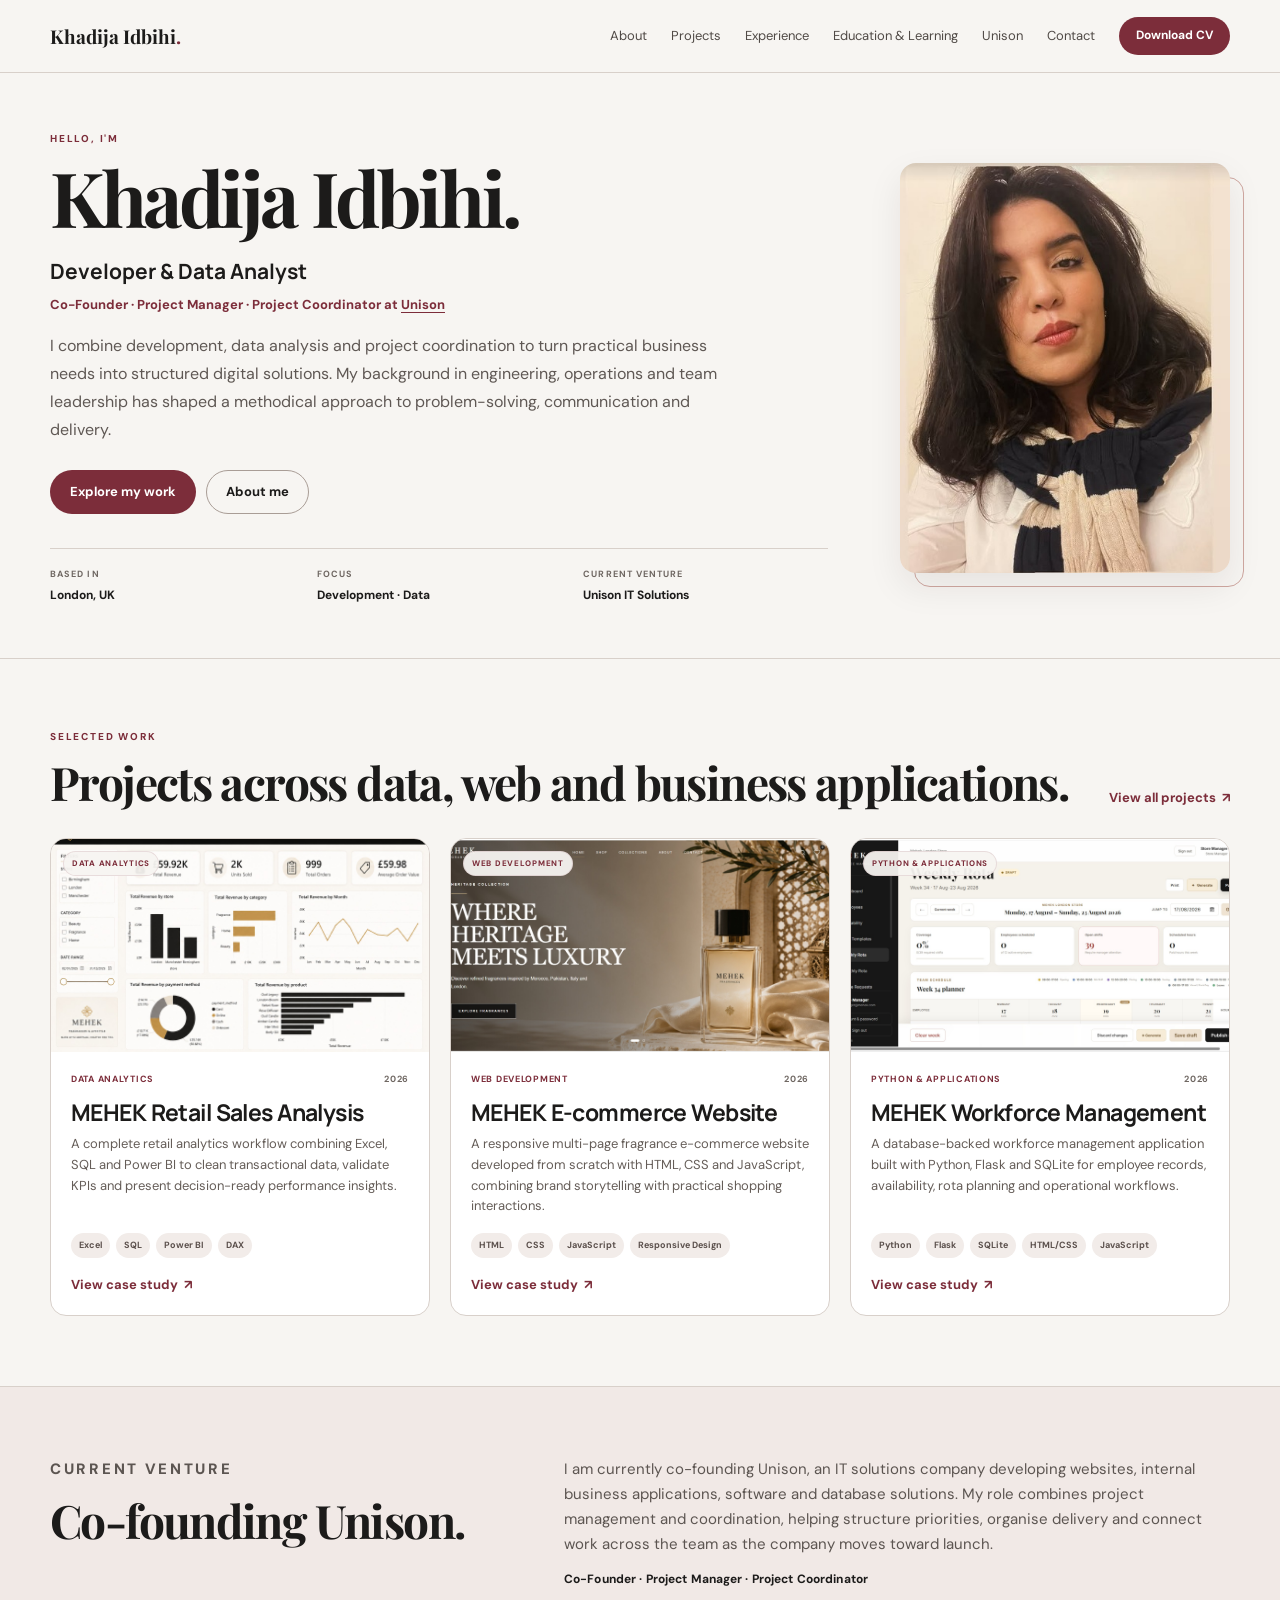
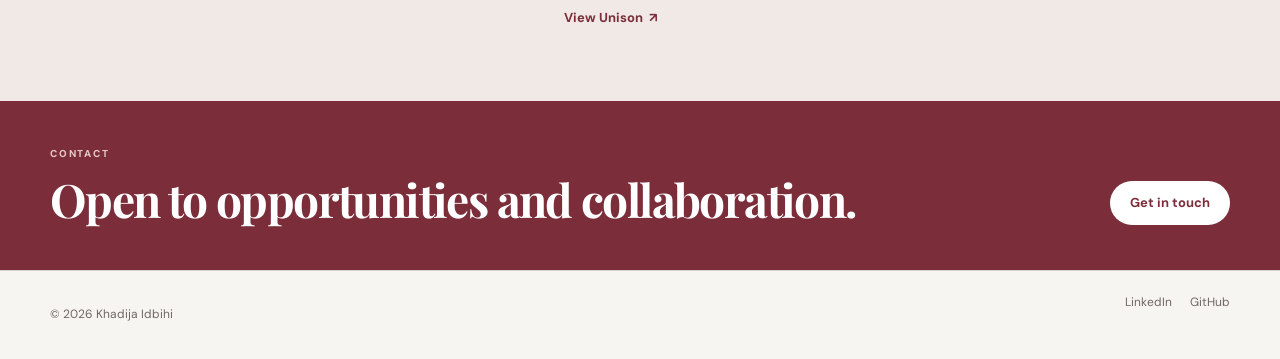
==== commit 79857122: "correction css" ====
--- a/index.html
+++ b/index.html
@@ -3,11 +3,11 @@
 <head>
   <meta charset="UTF-8">
   <meta name="viewport" content="width=device-width, initial-scale=1.0">
-  <meta name="description" content="Portfolio of Khadija Idbihi — Developer, Data Analyst, Co-Founder and Project Coordinator based in London.">
+  <meta name="description" content="Portfolio of Khadija Idbihi — Developer, Data Analyst, Co-Founder, Project Manager and Project Coordinator based in London.">
   <title>Khadija Idbihi | Developer & Data Analyst</title>
   <link rel="preconnect" href="https://fonts.googleapis.com">
   <link rel="preconnect" href="https://fonts.gstatic.com" crossorigin>
-  <link href="https://fonts.googleapis.com/css2?family=DM+Sans:wght@400;500;600;700&family=Manrope:wght@500;600;700;800&family=Playfair+Display:wght@600;700&display=swap" rel="stylesheet">
+  <link href="https://fonts.googleapis.com/css2?family=DM+Sans:wght@400;500;600;700&family=Manrope:wght@500;600;700&family=Playfair+Display:wght@600;700&display=swap" rel="stylesheet">
   <link rel="stylesheet" href="./css/style.css">
   <script defer src="./js/data.js"></script>
   <script defer src="./js/site.js"></script>
@@ -35,10 +35,10 @@
     <div class="container hero-profile-layout">
       <div class="hero-copy">
         <p class="eyebrow">HELLO, I'M</p>
-        <h1>Khadija<br>Idbihi.</h1>
+        <h1>Khadija Idbihi.</h1>
         <p class="hero-role">Developer & Data Analyst</p>
         <p class="hero-unison-role">Co-Founder · Project Manager · Project Coordinator at <a href="./unison.html">Unison</a></p>
-        <p class="hero-description">I build digital solutions, analyse data and coordinate projects with a practical, structured approach. My background across technology, engineering, business and retail shapes how I solve problems and work with people.</p>
+        <p class="hero-description">I combine development, data analysis and project coordination to turn practical business needs into structured digital solutions. My background in engineering, operations and team leadership has shaped a methodical approach to problem-solving, communication and delivery.</p>
         <div class="hero-actions">
           <a class="btn btn-dark" href="./projects.html">Explore my work</a>
           <a class="btn btn-outline" href="./about.html">About me</a>
@@ -46,7 +46,7 @@
         <div class="hero-facts">
           <span><small>Based in</small>London, UK</span>
           <span><small>Focus</small>Development · Data</span>
-          <span><small>Building</small>Unison IT Solutions</span>
+          <span><small>Current venture</small>Unison IT Solutions</span>
         </div>
       </div>
       <figure class="hero-portrait">
@@ -57,8 +57,8 @@
 
   <section class="section home-featured">
     <div class="container">
-      <div class="section-heading compact-heading">
-        <div><p class="section-label">SELECTED WORK</p><h2>Three projects, three different problems.</h2></div>
+      <div class="section-heading">
+        <div><p class="section-label">SELECTED WORK</p><h2>Projects across data, web and business applications.</h2></div>
         <a class="arrow-link" href="./projects.html">View all projects <span>↗</span></a>
       </div>
       <div class="projects-grid projects-grid-home" data-featured-projects></div>
@@ -67,19 +67,22 @@
 
   <section class="section home-unison">
     <div class="container unison-teaser">
-      <div><p class="section-label">UNISON</p><h2>Building an IT solutions company.</h2></div>
       <div>
-        <p>Alongside my portfolio work, I am building Unison with my colleagues — an IT solutions company focused on websites, business software, applications and database solutions.</p>
+        <p class="section-label">CURRENT VENTURE</p>
+        <h2>Co-founding Unison.</h2>
+      </div>
+      <div>
+        <p>I am currently co-founding Unison, an IT solutions company developing websites, internal business applications, software and database solutions. My role combines project management and coordination, helping structure priorities, organise delivery and connect work across the team as the company moves toward launch.</p>
         <p class="role-line"><strong>Co-Founder · Project Manager · Project Coordinator</strong></p>
-        <a class="arrow-link" href="./unison.html">Discover Unison <span>↗</span></a>
+        <a class="arrow-link" href="./unison.html">View Unison <span>↗</span></a>
       </div>
     </div>
   </section>
 
   <section class="home-footer-cta">
     <div class="container cta-row">
-      <div><p class="section-label">LET'S CONNECT</p><h2>Interested in my work?</h2></div>
-      <a class="btn btn-light-on-dark" href="./contact.html">Contact me</a>
+      <div><p class="section-label">CONTACT</p><h2>Open to opportunities and collaboration.</h2></div>
+      <a class="btn btn-light-on-dark" href="./contact.html">Get in touch</a>
     </div>
   </section>
 </main>
--- a/css/style.css
+++ b/css/style.css
@@ -1,292 +1,143 @@
 :root{
-  --ink:#14212a;
-  --muted:#667078;
-  --paper:#f7f6f1;
-  --white:#fff;
-  --line:#dedfd9;
-  --teal:#0d6f68;
-  --teal-soft:#dbe9e5;
-  --terracotta:#c85a37;
-  --soft:#ecebe5;
-  --dark:#111d24;
-  --max:1320px;
+  --ink:#1c1b1a;
+  --muted:#6f6762;
+  --paper:#f7f5f2;
+  --surface:#ffffff;
+  --soft:#efe9e5;
+  --line:#d8d0ca;
+  --burgundy:#7c2d3a;
+  --burgundy-deep:#5e202b;
+  --rose:#cfa7a0;
+  --black:#0d0d0e;
+  --max:1180px;
+  --radius:16px;
+  --shadow:0 14px 35px rgba(44,25,29,.08);
 }
+
 *{box-sizing:border-box}
 html{scroll-behavior:smooth}
-body{margin:0;background:var(--paper);color:var(--ink);font-family:'DM Sans',sans-serif;line-height:1.6}
+body{margin:0;background:var(--paper);color:var(--ink);font-family:'DM Sans',Arial,sans-serif;line-height:1.65;-webkit-font-smoothing:antialiased}
 a{color:inherit;text-decoration:none}
+img{display:block;max-width:100%}
 button,input{font:inherit}
-img{max-width:100%}
-.container{width:min(calc(100% - 48px),var(--max));margin:0 auto}
-.skip-link{position:absolute;left:-9999px}.skip-link:focus{left:16px;top:16px;z-index:99;background:#fff;padding:10px 14px}
-.site-header{position:sticky;top:0;z-index:50;background:rgba(247,246,241,.94);backdrop-filter:blur(14px);border-bottom:1px solid var(--line)}
-.nav-wrap{min-height:86px;display:flex;align-items:center;gap:26px}
-.logo{font:800 20px 'Manrope',sans-serif;white-space:nowrap}.logo span{color:var(--teal)}
-.main-nav{margin-left:auto;display:flex;gap:26px;align-items:center}.main-nav a,.simple-nav a{font-size:14px;color:#38444c}.main-nav a:hover,.main-nav .active-link,.simple-nav a:hover{color:var(--teal)}
-.simple-nav{margin-left:auto;display:flex;gap:28px}
-.nav-cv{margin-left:4px}
-.menu-toggle{display:none;background:none;border:0;padding:7px}.menu-toggle span{display:block;width:24px;height:2px;background:var(--ink);margin:5px}
-.btn{display:inline-flex;align-items:center;justify-content:center;min-height:48px;padding:0 22px;border-radius:4px;font-weight:700;font-size:14px;border:1px solid transparent;transition:.2s ease}
-.btn:hover{transform:translateY(-2px)}.btn-dark{background:var(--dark);color:#fff}.btn-outline{border-color:#69747b;background:transparent}.btn-small{min-height:42px;padding:0 17px}.btn-light-on-dark{background:#fff;color:var(--dark)}
-.eyebrow,.section-label{font-size:12px;font-weight:800;letter-spacing:.16em;color:var(--terracotta);margin:0 0 22px}
-.light-label{color:#8bd0c8}
-.hero-home{padding:86px 0 72px}.hero-simple{display:grid;grid-template-columns:minmax(0,1.55fr) minmax(300px,.65fr);gap:90px;align-items:end}.hero-copy h1,.page-hero h1,.case-hero h1,.contact-page h1{font:800 clamp(66px,9vw,142px)/.88 'Manrope',sans-serif;letter-spacing:-.07em;margin:0;color:#0e1a22}.hero-role{font:700 clamp(23px,2vw,34px) 'Manrope',sans-serif;margin:34px 0 14px}.hero-description{max-width:780px;font-size:18px;color:#49545b;margin:0}.hero-actions{display:flex;gap:12px;margin-top:32px}.hero-facts{display:flex;gap:52px;border-top:1px solid var(--line);margin-top:46px;padding-top:22px;flex-wrap:wrap}.hero-facts span{font-weight:700;font-size:14px}.hero-facts small{display:block;color:var(--muted);font-weight:600;font-size:10px;letter-spacing:.12em;text-transform:uppercase;margin-bottom:5px}
-.hero-intro-card{border-top:4px solid var(--teal);padding:26px 0 8px}.intro-number{display:block;color:var(--teal);font-size:12px;font-weight:800;letter-spacing:.12em;margin-bottom:62px}.hero-intro-card p{font:600 23px/1.45 'Manrope',sans-serif;margin:0 0 34px}.arrow-link{display:inline-flex;gap:8px;align-items:center;font-weight:800;font-size:14px}.arrow-link:hover{color:var(--teal)}
-.home-strip{border-top:1px solid var(--line);border-bottom:1px solid var(--line)}.strip-grid{display:grid;grid-template-columns:repeat(4,1fr)}.strip-grid>div{padding:25px 26px;border-right:1px solid var(--line)}.strip-grid>div:first-child{border-left:1px solid var(--line)}.strip-grid span{color:var(--terracotta);font-size:11px;font-weight:800}.strip-grid strong{display:block;font:700 16px 'Manrope',sans-serif;margin-top:12px}.strip-grid p{margin:5px 0 0;color:var(--muted);font-size:13px}
-.section{padding:96px 0}.section-soft{background:var(--soft)}.section-dark{background:var(--dark);color:#fff}.section-heading{display:flex;justify-content:space-between;align-items:flex-end;gap:30px;margin-bottom:46px}.section-heading h2,.home-unison h2,.home-footer-cta h2,.story-grid h2,.case-two-col h2,.about-focus h2,.unison-story h2,.future-links h2{font:800 clamp(36px,5vw,68px)/1 'Manrope',sans-serif;letter-spacing:-.05em;margin:0}.compact-heading{align-items:flex-end}
-.projects-grid{display:grid;grid-template-columns:repeat(2,1fr);gap:26px}.projects-grid-home{grid-template-columns:repeat(3,1fr)}.project-card{background:#fff;border:1px solid var(--line);display:flex;flex-direction:column;min-width:0}.project-card-compact .project-card-body p{font-size:14px}.project-visual{height:270px;padding:24px;display:flex;flex-direction:column;justify-content:space-between;overflow:hidden;position:relative}.project-visual:after{content:'';width:210px;height:210px;border:1px solid rgba(255,255,255,.22);position:absolute;border-radius:50%;right:-42px;bottom:-90px}.project-visual-kicker{font-size:11px;letter-spacing:.12em;text-transform:uppercase;font-weight:800}.project-visual strong{font:800 clamp(38px,5vw,76px)/1 'Manrope',sans-serif;letter-spacing:-.06em}.project-visual small{font-size:13px}.visual-data{background:#112129;color:#aee0d9}.visual-web{background:#d9d8d1;color:#182027}.visual-python{background:#0d6f68;color:#fff}.visual-cloud{background:#c85a37;color:#fff}.project-card-body{padding:26px;display:flex;flex-direction:column;flex:1}.project-meta{display:flex;justify-content:space-between;color:var(--muted);font-size:11px;text-transform:uppercase;letter-spacing:.08em;font-weight:700}.project-card h2{font:800 27px/1.1 'Manrope',sans-serif;letter-spacing:-.04em;margin:18px 0 12px}.project-card p{color:#566168;margin:0 0 22px}.tags{display:flex;flex-wrap:wrap;gap:7px;margin:auto 0 22px}.tags span{font-size:11px;background:#f0f2f2;padding:6px 9px;border-radius:2px;font-weight:700}
-.home-unison{border-top:1px solid var(--line)}.unison-teaser{display:grid;grid-template-columns:1fr 1fr;gap:80px;align-items:start}.unison-teaser p{font-size:18px;color:#4f5a60;margin-top:0}.role-line{font-size:14px!important;color:var(--ink)!important}.home-footer-cta{background:var(--teal);color:#fff;padding:66px 0}.cta-row{display:flex;align-items:end;justify-content:space-between;gap:30px}.home-footer-cta .section-label{color:#d4eee9}.home-footer-cta h2{color:#fff}
-.site-footer{border-top:1px solid var(--line);padding:26px 0}.footer-wrap{display:flex;justify-content:space-between;gap:20px;color:#69747a;font-size:13px}.footer-wrap div{display:flex;gap:22px}
-.page-hero{padding:92px 0 80px;border-bottom:1px solid var(--line)}.page-hero-grid{display:grid;grid-template-columns:1.3fr .7fr;gap:90px;align-items:end}.page-hero h1{font-size:clamp(58px,7vw,108px)}.page-hero-grid>p{font:500 20px/1.55 'Manrope',sans-serif;color:#59646a;margin:0 0 8px}
-.projects-toolbar{display:flex;justify-content:space-between;gap:24px;align-items:center;margin-bottom:40px}.filter-bar{display:flex;gap:8px;flex-wrap:wrap}.filter-bar button{border:1px solid #bdc4c7;background:transparent;padding:10px 14px;cursor:pointer;font-size:13px;font-weight:700;color:#475259}.filter-bar button.active,.filter-bar button:hover{background:var(--dark);color:#fff;border-color:var(--dark)}.project-count{font-size:12px;color:var(--muted);font-weight:700}.projects-grid-all{grid-template-columns:repeat(2,1fr)}
-.story-grid,.case-two-col,.unison-story,.future-links,.about-focus,.transferable{display:grid;grid-template-columns:.75fr 1.25fr;gap:100px}.story-number{font:800 150px/1 'Manrope',sans-serif;color:#d7d9d5;letter-spacing:-.08em}.lead{font:600 22px/1.55 'Manrope',sans-serif;margin-top:0}.story-grid p:not(.lead),.case-two-col p,.unison-story p{color:#5b666c;font-size:17px}.values-grid{display:grid;grid-template-columns:repeat(4,1fr);gap:1px;background:#d7d9d5}.values-grid article{background:var(--soft);padding:34px}.values-grid article span,.role-grid article span,.service-grid article span{font-size:11px;font-weight:800;color:var(--terracotta)}.values-grid h3,.role-grid h3{font:800 24px 'Manrope',sans-serif;margin:38px 0 10px}.values-grid p{color:#5f696e;margin:0}.interest-lines a{display:flex;justify-content:space-between;gap:20px;border-top:1px solid var(--line);padding:20px 0;font:800 20px 'Manrope',sans-serif}.interest-lines a:last-child{border-bottom:1px solid var(--line)}.interest-lines span{font:500 13px 'DM Sans',sans-serif;color:var(--muted)}
-.timeline-page article{display:grid;grid-template-columns:220px 1fr;gap:60px;padding:34px 0;border-top:1px solid var(--line)}.timeline-page article:last-child{border-bottom:1px solid var(--line)}.timeline-page time{font-weight:800;color:var(--terracotta);font-size:13px}.timeline-page span{font-size:12px;color:var(--muted);text-transform:uppercase;letter-spacing:.08em}.timeline-page h2{font:800 31px 'Manrope',sans-serif;margin:9px 0}.timeline-page p{color:#5c676d;margin:0;max-width:780px}.skill-pills{display:flex;flex-wrap:wrap;gap:10px}.skill-pills span{border:1px solid #42515b;padding:11px 14px;font-size:13px;color:#e5ecef}
-.education-list article{display:grid;grid-template-columns:220px 1fr;padding:26px 0;border-top:1px solid var(--line)}.education-list article:last-child{border-bottom:1px solid var(--line)}.education-list span{color:var(--terracotta);font-size:13px;font-weight:800}.education-list h3{font:800 25px 'Manrope',sans-serif;margin:0 0 3px}.education-list p{color:var(--muted);margin:0}.learning-grid{display:grid;grid-template-columns:repeat(2,1fr);gap:1px;background:#d5d8d6}.learning-card{background:var(--soft);padding:30px;display:grid;grid-template-columns:54px 1fr;gap:20px}.learning-index{font:800 22px 'Manrope',sans-serif;color:#aeb5b6}.learning-area{font-size:11px;text-transform:uppercase;letter-spacing:.1em;color:var(--teal);font-weight:800}.learning-card h2{font:800 23px/1.2 'Manrope',sans-serif;margin:13px 0 7px}.learning-card p{margin:0;color:var(--muted)}.learning-note{color:var(--muted);font-size:13px;margin-top:26px}.learning-note code{background:#e0e4e4;padding:2px 5px}
-.case-hero{padding:84px 0}.case-hero h1{font-size:clamp(52px,7vw,106px);max-width:1100px}.case-summary{font:500 20px/1.55 'Manrope',sans-serif;max-width:820px;color:#566168}.case-meta{display:flex;gap:50px;margin:34px 0}.case-meta small{display:block;color:var(--muted);text-transform:uppercase;font-size:10px;letter-spacing:.12em}.case-meta strong{font-size:14px}.case-visual{height:440px;padding:40px;margin-top:54px;display:flex;flex-direction:column;justify-content:space-between}.case-visual span{font-size:12px;letter-spacing:.12em;text-transform:uppercase;font-weight:800}.case-visual strong{font:800 clamp(70px,12vw,180px)/.8 'Manrope',sans-serif;letter-spacing:-.08em}.case-visual small{font-size:16px}.case-tags{margin-top:25px}.process-list{list-style:none;margin:0;padding:0}.process-list li{display:grid;grid-template-columns:55px 1fr;gap:20px;padding:20px 0;border-top:1px solid var(--line)}.process-list li:last-child{border-bottom:1px solid var(--line)}.process-list span{font-size:11px;color:var(--terracotta);font-weight:800}.process-list p{margin:0;color:var(--ink)}.outcomes-list{margin:0;padding-left:18px}.outcomes-list li{margin:0 0 15px}.case-actions{display:flex;gap:10px;margin-top:32px;flex-wrap:wrap}.project-note{color:#c7d0d4;font-size:13px}
-.unison-hero{padding:110px 0 100px;background:var(--dark);color:#fff}.unison-hero .eyebrow{color:#83cfc6}.unison-hero h1{font:800 clamp(110px,20vw,320px)/.75 'Manrope',sans-serif;letter-spacing:-.09em;margin:30px 0 54px}.unison-subtitle{font:600 clamp(22px,3vw,40px) 'Manrope',sans-serif;max-width:900px}.launch-badge{display:inline-block;border:1px solid #48606b;padding:10px 14px;color:#b8c5ca;font-size:12px}.role-grid{display:grid;grid-template-columns:repeat(3,1fr);gap:1px;background:#d2d5d3}.role-grid article{background:var(--soft);padding:34px}.role-grid p{color:#5b666c}.service-grid{display:grid;grid-template-columns:repeat(4,1fr);border-top:1px solid #394850;border-left:1px solid #394850}.service-grid article{padding:35px;border-right:1px solid #394850;border-bottom:1px solid #394850}.service-grid h3{font:700 24px 'Manrope',sans-serif}.social-launch-grid{display:grid;grid-template-columns:1fr 1fr;gap:10px}.social-launch-grid a{display:flex;justify-content:space-between;gap:20px;padding:20px;border:1px solid var(--line);font-weight:800}.social-launch-grid a span{color:var(--muted);font-weight:500;font-size:12px}
-.contact-page{min-height:calc(100vh - 150px);padding:100px 0}.contact-page-grid{display:grid;grid-template-columns:1.2fr .8fr;gap:90px}.contact-page h1{font-size:clamp(60px,8vw,120px)}.contact-page-grid>div>p:last-child{font-size:18px;color:#5c676e;max-width:720px}.contact-stack a,.contact-stack>div{display:block;border-top:1px solid var(--line);padding:22px 0}.contact-stack>*:last-child{border-bottom:1px solid var(--line)}.contact-stack span{display:block;font-size:10px;text-transform:uppercase;letter-spacing:.12em;color:var(--muted);font-weight:800}.contact-stack strong{font:700 18px 'Manrope',sans-serif;display:block;margin-top:5px}
-/* Portfolio refinements */
-.hero-unison-role{margin:0 0 16px;font:700 15px/1.5 'Manrope',sans-serif;color:var(--teal)}
+.container{width:min(calc(100% - 48px),var(--max));margin-inline:auto}
+.skip-link{position:absolute;left:-9999px}.skip-link:focus{left:16px;top:16px;z-index:100;background:#fff;padding:10px 14px}
+
+/* Header */
+.site-header{position:sticky;top:0;z-index:50;background:rgba(247,245,242,.96);backdrop-filter:blur(12px);border-bottom:1px solid var(--line)}
+.nav-wrap{min-height:72px;display:flex;align-items:center;gap:22px}
+.logo{font:700 19px 'Playfair Display',serif;white-space:nowrap}.logo span{color:var(--burgundy)}
+.main-nav,.simple-nav{margin-left:auto;display:flex;gap:24px;align-items:center}
+.main-nav a,.simple-nav a{font-size:13px;color:#504a46;transition:.2s}
+.main-nav a:hover,.main-nav .active-link,.simple-nav a:hover{color:var(--burgundy)}
+.menu-toggle{display:none;margin-left:auto;background:transparent;border:0;padding:7px;cursor:pointer}.menu-toggle span{display:block;width:23px;height:2px;background:var(--ink);margin:5px}
+.nav-cv{margin-left:2px}
+
+/* Typography + buttons */
+.eyebrow,.section-label{margin:0 0 13px;font-size:10px;font-weight:800;letter-spacing:.18em;text-transform:uppercase;color:var(--burgundy)}
+h1,h2,h3,p{overflow-wrap:anywhere}
+.btn{display:inline-flex;align-items:center;justify-content:center;min-height:44px;padding:0 19px;border-radius:999px;border:1px solid transparent;font-size:13px;font-weight:700;transition:transform .18s,background .18s,color .18s}
+.btn:hover{transform:translateY(-1px)}
+.btn-dark{background:var(--burgundy);color:#fff}.btn-dark:hover{background:var(--burgundy-deep)}
+.btn-outline{border-color:#a99d96;background:transparent}.btn-outline:hover{border-color:var(--burgundy);color:var(--burgundy)}
+.btn-small{min-height:38px;padding:0 16px;font-size:12px}
+.btn-light-on-dark{background:#fff;color:var(--burgundy)}
+.arrow-link{display:inline-flex;align-items:center;gap:6px;font-size:13px;font-weight:700;color:var(--burgundy)}
+.arrow-link:hover{text-decoration:underline;text-underline-offset:4px}
+
+/* Homepage */
+.hero-home{padding:58px 0 52px}
+.hero-profile-layout{display:grid;grid-template-columns:minmax(0,1.25fr) 330px;gap:72px;align-items:center}
+.hero-copy h1{font:700 clamp(48px,6vw,76px)/.96 'Playfair Display',serif;letter-spacing:-.045em;margin:0;color:var(--ink)}
+.hero-role{font:700 21px/1.3 'Manrope',sans-serif;margin:25px 0 8px}
+.hero-unison-role{margin:0 0 17px;font-size:13px;font-weight:700;color:var(--burgundy)}
 .hero-unison-role a{text-decoration:underline;text-underline-offset:3px}
-.hero-unison-role span{font-weight:600;color:var(--muted)}
-.page-hero-clean{padding:74px 0 62px}
-.page-hero-clean .page-hero-grid{align-items:center}
-.page-hero-clean h1{font-size:clamp(54px,6.4vw,94px)}
-.page-hero-note{max-width:520px;border-left:3px solid var(--teal);padding-left:24px}
-.page-hero-note strong{font:800 18px 'Manrope',sans-serif;color:var(--ink)}
-.page-hero-note p{font:400 16px/1.65 'DM Sans',sans-serif;color:var(--muted);margin:8px 0 0}
+.hero-description{max-width:690px;margin:0;color:#5f5854;font-size:16px;line-height:1.75}
+.hero-actions{display:flex;gap:10px;margin-top:26px}
+.hero-facts{display:grid;grid-template-columns:repeat(3,1fr);gap:22px;border-top:1px solid var(--line);margin-top:34px;padding-top:18px}
+.hero-facts span{font-size:12px;font-weight:700}.hero-facts small{display:block;font-size:9px;letter-spacing:.12em;text-transform:uppercase;color:var(--muted);margin-bottom:4px}
+.hero-portrait{margin:0;width:100%;max-width:330px;justify-self:end;position:relative}
+.hero-portrait:before{content:'';position:absolute;inset:14px -14px -14px 14px;border:1px solid var(--rose);border-radius:var(--radius)}
+.hero-portrait img{position:relative;width:100%;height:410px;object-fit:cover;object-position:center 35%;border-radius:var(--radius);box-shadow:var(--shadow)}
 
-/* Tablet */
-@media(max-width:1180px){
-  .container{width:min(calc(100% - 40px),var(--max))}
-  .nav-wrap{gap:18px}
-  .main-nav{gap:17px}
-  .main-nav a{font-size:12px}
-  .hero-simple{grid-template-columns:minmax(0,1.35fr) minmax(270px,.65fr);gap:54px}
-  .hero-copy h1{font-size:clamp(72px,10vw,118px)}
-  .projects-grid-home{grid-template-columns:repeat(2,1fr)}
-  .project-card h2{font-size:24px}
-  .page-hero-grid{gap:54px}
-  .values-grid,.service-grid{grid-template-columns:repeat(2,1fr)}
-}
+.section{padding:70px 0}.section-soft{background:var(--soft)}.section-dark{background:#211b1d;color:#fff}
+.section-heading{display:flex;justify-content:space-between;align-items:end;gap:28px;margin-bottom:30px}
+.section-heading h2,.home-unison h2,.home-footer-cta h2,.story-grid h2,.case-two-col h2,.about-focus h2,.unison-story h2,.future-links h2{font:700 clamp(30px,3.6vw,48px)/1.08 'Playfair Display',serif;letter-spacing:-.035em;margin:0}
+.home-featured{border-top:1px solid var(--line)}
+.projects-grid{display:grid;grid-template-columns:repeat(2,minmax(0,1fr));gap:24px}
+.projects-grid-home{grid-template-columns:repeat(3,minmax(0,1fr));gap:20px}
+.project-card{background:var(--surface);border:1px solid var(--line);border-radius:var(--radius);overflow:hidden;display:flex;flex-direction:column;min-width:0;transition:.2s}
+.project-card:hover{transform:translateY(-3px);box-shadow:var(--shadow)}
+.project-image{display:block;position:relative;aspect-ratio:16/9;overflow:hidden;background:#e9e4df}
+.project-image img{width:100%;height:100%;object-fit:cover;transition:transform .3s}.project-card:hover .project-image img{transform:scale(1.015)}
+.project-image-label{position:absolute;left:12px;top:12px;background:rgba(247,245,242,.94);color:var(--burgundy);border:1px solid rgba(124,45,58,.12);padding:5px 8px;border-radius:999px;font-size:8px;letter-spacing:.09em;text-transform:uppercase;font-weight:800}
+.project-card-body{padding:20px;display:flex;flex-direction:column;flex:1}
+.project-meta{display:flex;justify-content:space-between;gap:10px;color:var(--muted);font-size:9px;text-transform:uppercase;letter-spacing:.08em;font-weight:700}
+.project-meta span:first-child{color:var(--burgundy)}
+.project-card h2{font:700 23px/1.15 'Manrope',sans-serif;letter-spacing:-.025em;margin:12px 0 9px}
+.project-card p{font-size:13px;line-height:1.6;color:#655d58;margin:0 0 16px}
+.tags{display:flex;flex-wrap:wrap;gap:6px;margin:auto 0 16px}.tags span{font-size:9px;font-weight:700;background:#f2ece9;color:#5b504c;padding:5px 8px;border-radius:999px}
+.home-unison{border-top:1px solid var(--line);background:#f1e9e6}
+.unison-teaser{display:grid;grid-template-columns:.8fr 1.2fr;gap:70px;align-items:start}
+.unison-teaser p{margin:0 0 14px;color:#5c5551;font-size:15px;max-width:690px}.role-line{font-size:12px!important;color:var(--ink)!important;letter-spacing:.01em}
+.home-footer-cta{background:var(--burgundy);color:#fff;padding:45px 0}.home-footer-cta h2{color:#fff}.home-footer-cta .section-label{color:#e7c8c2}.cta-row{display:flex;align-items:end;justify-content:space-between;gap:28px}
+.site-footer{border-top:1px solid var(--line);padding:22px 0;background:var(--paper)}.footer-wrap{display:flex;justify-content:space-between;gap:20px;color:var(--muted);font-size:12px}.footer-wrap div{display:flex;gap:18px}
 
-@media(max-width:960px){
-  .nav-wrap{min-height:74px}
-  .menu-toggle{display:block;margin-left:auto}
-  .main-nav{display:none;position:absolute;top:74px;left:0;right:0;background:var(--paper);padding:24px 22px;border-bottom:1px solid var(--line);flex-direction:column;align-items:flex-start;gap:18px;box-shadow:0 14px 28px rgba(20,33,42,.08)}
-  .main-nav.open{display:flex}
-  .main-nav a{font-size:15px}
-  .nav-cv{display:none}
-  .hero-simple,.page-hero-grid,.story-grid,.case-two-col,.unison-story,.future-links,.about-focus,.transferable,.contact-page-grid{grid-template-columns:1fr;gap:38px}
-  .hero-home{padding:64px 0 54px}
-  .hero-intro-card{max-width:none;border-top-width:2px}
-  .intro-number{margin-bottom:18px}
-  .hero-intro-card p{font-size:20px;max-width:720px}
-  .strip-grid{grid-template-columns:repeat(2,1fr)}
-  .strip-grid>div:nth-child(3){border-left:1px solid var(--line)}
-  .projects-grid-all{grid-template-columns:repeat(2,1fr)}
-  .page-hero{padding:64px 0 54px}
-  .page-hero-grid>p{font-size:17px}
-  .page-hero-note{max-width:680px}
-  .unison-teaser{grid-template-columns:1fr;gap:34px}
-  .timeline-page article,.education-list article{grid-template-columns:170px 1fr;gap:32px}
-  .contact-page{padding:72px 0}
-}
+/* Shared page heroes */
+.page-hero{padding:58px 0 52px;border-bottom:1px solid var(--line)}
+.page-hero-minimal{padding:54px 0 38px;border-bottom:1px solid var(--line)}
+.page-hero h1,.page-hero-minimal h1{font:700 clamp(42px,5.2vw,66px)/1.02 'Playfair Display',serif;letter-spacing:-.04em;margin:0;max-width:880px}
+.page-hero-grid{display:grid;grid-template-columns:1.05fr .75fr;gap:70px;align-items:end}.page-hero-grid>p{margin:0;font-size:16px;color:#625b57;line-height:1.7}
 
-/* Mobile */
-@media(max-width:640px){
-  .container{width:min(calc(100% - 28px),var(--max))}
-  .logo{font-size:18px}
-  .hero-home{padding:44px 0 42px}
-  .eyebrow,.section-label{font-size:10px;margin-bottom:14px}
-  .hero-copy h1{font-size:clamp(58px,20vw,82px);line-height:.9}
-  .hero-role{font-size:22px;margin:24px 0 8px}
-  .hero-unison-role{font-size:13px;margin-bottom:14px}
-  .hero-description{font-size:16px;line-height:1.65}
-  .hero-actions{flex-direction:column;align-items:stretch}
-  .hero-actions .btn{width:100%}
-  .hero-facts{display:grid;grid-template-columns:1fr 1fr;gap:18px 24px;margin-top:34px}
-  .hero-facts span:last-child{grid-column:1/-1}
-  .hero-intro-card{padding-top:20px}
-  .hero-intro-card p{font-size:18px}
-  .strip-grid{grid-template-columns:1fr}
-  .strip-grid>div,.strip-grid>div:nth-child(3){border-left:1px solid var(--line);border-right:1px solid var(--line)}
-  .section{padding:62px 0}
-  .section-heading h2,.home-unison h2,.home-footer-cta h2,.story-grid h2,.case-two-col h2,.about-focus h2,.unison-story h2,.future-links h2{font-size:38px}
-  .projects-grid,.projects-grid-home,.projects-grid-all,.learning-grid,.role-grid,.values-grid,.service-grid,.social-launch-grid{grid-template-columns:1fr}
-  .project-visual{height:220px}
-  .project-card-body{padding:22px}
-  .project-card h2{font-size:24px}
-  .page-hero,.page-hero-clean{padding:48px 0 42px}
-  .page-hero h1,.page-hero-clean h1{font-size:clamp(48px,15vw,68px);line-height:.95}
-  .page-hero-note{padding-left:18px}
-  .page-hero-note strong{font-size:16px}
-  .page-hero-note p{font-size:15px}
-  .projects-toolbar{display:block;margin-bottom:28px}
-  .filter-bar{display:grid;grid-template-columns:1fr 1fr;gap:7px}
-  .filter-bar button{width:100%;padding:11px 8px;font-size:12px}
-  .project-count{display:block;margin-top:14px}
-  .timeline-page article,.education-list article{grid-template-columns:1fr;gap:8px;padding:24px 0}
-  .learning-card{grid-template-columns:42px 1fr;padding:22px;gap:14px}
-  .case-meta{display:grid;grid-template-columns:1fr 1fr;gap:18px}
-  .case-visual{height:260px;padding:24px}
-  .case-visual strong{font-size:64px}
-  .unison-hero{padding:70px 0 62px}
-  .unison-hero h1{font-size:clamp(88px,30vw,140px);margin:24px 0 38px}
-  .contact-page{padding:54px 0}
-  .contact-page h1{font-size:clamp(54px,18vw,78px)}
-  .cta-row{display:block}
-  .home-footer-cta .btn{margin-top:24px;width:100%}
-  .footer-wrap{flex-direction:column;gap:10px}
-  .footer-wrap div{flex-wrap:wrap}
-}
+/* Projects */
+.projects-page-section{padding-top:42px}
+.projects-toolbar{display:flex;justify-content:space-between;align-items:center;gap:20px;margin-bottom:28px}
+.filter-bar{display:flex;flex-wrap:wrap;gap:7px}.filter-bar button{border:1px solid #c8beb8;background:transparent;color:#5d5551;border-radius:999px;padding:8px 12px;cursor:pointer;font-size:11px;font-weight:700}.filter-bar button.active,.filter-bar button:hover{background:var(--burgundy);border-color:var(--burgundy);color:#fff}.project-count{font-size:11px;color:var(--muted);font-weight:700}
+.projects-grid-all{grid-template-columns:repeat(2,minmax(0,1fr));gap:24px}
+.projects-grid-all .project-card h2{font-size:27px}.projects-grid-all .project-card p{font-size:14px}
 
+/* About */
+.about-hero-grid{display:grid;grid-template-columns:minmax(0,1.2fr) 300px;gap:72px;align-items:center}.about-intro{font-size:16px;line-height:1.75;color:#625b57;max-width:760px;margin:24px 0 0}.about-portrait{margin:0;justify-self:end;width:100%;max-width:300px}.about-portrait img{width:100%;height:370px;object-fit:cover;object-position:center 35%;border-radius:150px 150px 16px 16px}
+.story-grid,.case-two-col,.about-focus,.transferable{display:grid;grid-template-columns:.6fr 1.4fr;gap:72px}.story-number{font:700 82px/1 'Playfair Display',serif;color:#dccdc8}.lead{font:600 18px/1.65 'Manrope',sans-serif;margin:0}.story-grid p:not(.lead),.case-two-col p{color:#605854;font-size:15px}.values-grid{display:grid;grid-template-columns:repeat(4,1fr);gap:12px}.values-grid article{background:#fff;border:1px solid var(--line);border-radius:14px;padding:24px}.values-grid article span{font-size:9px;font-weight:800;color:var(--burgundy)}.values-grid h3{font:700 19px 'Manrope',sans-serif;margin:26px 0 7px}.values-grid p{font-size:13px;color:#655d58;margin:0}.interest-lines a{display:flex;justify-content:space-between;gap:20px;border-top:1px solid var(--line);padding:17px 0;font:700 16px 'Manrope',sans-serif}.interest-lines a:last-child{border-bottom:1px solid var(--line)}.interest-lines a:hover{color:var(--burgundy)}.interest-lines span{font:500 11px 'DM Sans',sans-serif;color:var(--muted)}
 
-/* =========================================================
-   Burgundy + Soft Stone visual system — Portfolio V3
-   ========================================================= */
-:root{
-  --ink:#1C1B1A;
-  --muted:#756D68;
-  --paper:#F7F5F2;
-  --white:#FFFFFF;
-  --line:#D7D2CC;
-  --teal:#7C2D3A;
-  --teal-soft:#F1E1DE;
-  --terracotta:#9A4B59;
-  --soft:#EFEAE5;
-  --dark:#1C1B1A;
-  --burgundy:#7C2D3A;
-  --burgundy-deep:#5F202C;
-  --rose:#CFA7A0;
-  --stone:#D7D2CC;
-  --max:1320px;
-}
-body{background:var(--paper);color:var(--ink)}
-.site-header{background:rgba(247,245,242,.94);border-color:var(--line)}
-.logo span,.main-nav a:hover,.main-nav .active-link,.simple-nav a:hover,.arrow-link:hover{color:var(--burgundy)}
-.btn{border-radius:999px}
-.btn-dark{background:var(--burgundy);color:#fff}
-.btn-dark:hover{background:var(--burgundy-deep)}
-.btn-outline{border-color:#9D918B;background:rgba(255,255,255,.25)}
-.eyebrow,.section-label{color:var(--burgundy);letter-spacing:.18em}
-.hero-copy h1,.page-hero h1,.case-hero h1,.contact-page h1,.section-heading h2,.home-unison h2,.home-footer-cta h2,.story-grid h2,.case-two-col h2,.about-focus h2,.unison-story h2,.future-links h2{
-  font-family:'Playfair Display',serif;
-  letter-spacing:-.045em;
-  color:var(--ink);
-}
-.hero-copy h1{font-weight:700;line-height:.84}
-.hero-role{font-family:'Manrope',sans-serif;color:var(--ink)}
-.hero-unison-role{color:var(--burgundy);font-weight:700}
-.hero-unison-role span{color:var(--muted)}
-.hero-description{color:#5F5854}
-.hero-facts{border-color:var(--stone)}
-.hero-home{padding:78px 0 72px}
-.hero-profile-layout{display:grid;grid-template-columns:minmax(0,1.12fr) minmax(330px,.72fr);gap:84px;align-items:center}
-.hero-portrait{margin:0;position:relative;max-width:500px;justify-self:end;width:100%}
-.hero-portrait:before{content:'';position:absolute;inset:22px -22px -22px 22px;border:1px solid var(--rose);z-index:0}
-.hero-portrait img{position:relative;z-index:1;display:block;width:100%;aspect-ratio:3/4;object-fit:cover;object-position:center 35%;filter:none}
+/* Experience */
+.experience-intro{max-width:730px;color:#625b57;margin-top:18px;font-size:16px}
+.timeline-page{display:grid;gap:16px}.timeline-page article{display:grid;grid-template-columns:170px 1fr;gap:36px;padding:28px 30px;background:#fff;border:1px solid var(--line);border-radius:14px}.timeline-page time{font-size:11px;font-weight:800;color:var(--burgundy);padding-top:4px}.timeline-page .company{display:block;font-size:10px;letter-spacing:.08em;text-transform:uppercase;color:var(--muted);font-weight:700}.timeline-page h2{font:700 26px/1.2 'Manrope',sans-serif;letter-spacing:-.02em;margin:7px 0 11px}.timeline-page p{font-size:14px;color:#5e5753;margin:0 0 12px;max-width:820px}.experience-bullets{margin:0;padding-left:18px;color:#5e5753;font-size:13px}.experience-bullets li{margin:5px 0}.experience-skills{display:flex;flex-wrap:wrap;gap:6px;margin-top:14px}.experience-skills span{font-size:9px;border:1px solid #d4c8c2;color:#625550;padding:4px 7px;border-radius:999px}.transferable{align-items:start}.skill-pills{display:flex;flex-wrap:wrap;gap:8px}.skill-pills span{border:1px solid #5d4a50;padding:8px 11px;border-radius:999px;font-size:11px;color:#eee7e5}
 
-/* Keep the homepage concise: work + Unison, not a long CV page. */
-.home-featured{border-top:1px solid var(--line)}
-.projects-grid-home{grid-template-columns:repeat(3,minmax(0,1fr));gap:22px}
-.project-card{background:#fff;border:1px solid var(--line);border-radius:16px;overflow:hidden;transition:transform .22s ease,box-shadow .22s ease}
-.project-card:hover{transform:translateY(-4px);box-shadow:0 18px 40px rgba(66,39,43,.08)}
-.project-visual.project-image{height:auto;aspect-ratio:16/9;padding:0;background:#ddd;display:block;position:relative;overflow:hidden}
-.project-visual.project-image:after{display:none}
-.project-image img{width:100%;height:100%;display:block;object-fit:cover;transition:transform .35s ease}
-.project-card:hover .project-image img{transform:scale(1.018)}
-.project-image-label{position:absolute;left:16px;top:16px;background:rgba(247,245,242,.94);color:var(--burgundy);padding:7px 10px;border-radius:999px;font-size:10px;letter-spacing:.1em;text-transform:uppercase;font-weight:800;backdrop-filter:blur(8px)}
-.project-card-body{padding:25px}
-.project-card h2{font-family:'Manrope',sans-serif;color:var(--ink)}
-.project-card p{color:#665E5A}
-.project-meta span:first-child{color:var(--burgundy)}
-.tags span{background:#F2ECE9;color:#594E4A;border-radius:999px;padding:6px 10px}
+/* Education & learning */
+.education-list{display:grid;gap:12px}.education-list article{display:grid;grid-template-columns:170px 1fr;padding:22px 24px;border:1px solid var(--line);background:#fff;border-radius:12px}.education-list span{color:var(--burgundy);font-size:11px;font-weight:800}.education-list h3{font:700 21px/1.3 'Manrope',sans-serif;margin:0 0 4px}.education-list p{font-size:13px;color:var(--muted);margin:0}
+.learning-grid{display:grid;grid-template-columns:repeat(2,minmax(0,1fr));gap:14px}.learning-card{background:#fff;border:1px solid var(--line);border-radius:14px;padding:22px;display:grid;grid-template-columns:46px 1fr;gap:16px}.learning-index{width:42px;height:42px;border-radius:10px;background:#f1e7e4;color:var(--burgundy);display:grid;place-items:center;font:800 14px 'Manrope',sans-serif}.learning-area{font-size:9px;text-transform:uppercase;letter-spacing:.1em;color:var(--burgundy);font-weight:800}.learning-card h2{font:700 19px/1.25 'Manrope',sans-serif;margin:7px 0 5px}.learning-card p{font-size:12px;margin:0;color:var(--muted)}.learning-links{display:flex;gap:14px;flex-wrap:wrap;margin-top:13px}.learning-links a{font-size:11px;font-weight:700;color:var(--burgundy)}.learning-links a:hover{text-decoration:underline;text-underline-offset:3px}.learning-provider{display:inline-flex;align-items:center;gap:7px}.provider-mark{width:24px;height:24px;border:1px solid #cfc4be;border-radius:6px;display:grid;place-items:center;font:800 10px 'Manrope',sans-serif;color:#202020;background:#fff}
 
-.home-unison{background:#F0E8E4;border-color:var(--line)}
-.home-unison .section-label{color:var(--burgundy)}
-.home-footer-cta{background:var(--burgundy)}
-.home-footer-cta .section-label{color:#E8C8C2}
-.home-footer-cta h2{color:#fff}
-.btn-light-on-dark{background:#fff;color:var(--burgundy)}
+/* Project case studies */
+.case-hero{padding:56px 0 48px}.case-hero h1{font:700 clamp(42px,5.4vw,70px)/1.02 'Playfair Display',serif;letter-spacing:-.04em;margin:0;max-width:900px}.case-summary{font-size:16px;line-height:1.7;color:#615a56;max-width:760px;margin-top:20px}.case-meta{display:flex;gap:34px;margin:22px 0}.case-meta small{display:block;font-size:9px;text-transform:uppercase;letter-spacing:.11em;color:var(--muted)}.case-meta strong{font-size:12px}.case-visual{margin-top:28px}.case-image{aspect-ratio:16/9;border-radius:16px;overflow:hidden;position:relative;border:1px solid var(--line)}.case-image img{width:100%;height:100%;object-fit:cover}.case-image>span{position:absolute;left:14px;top:14px;background:rgba(247,245,242,.95);color:var(--burgundy);padding:6px 9px;border-radius:999px;font-size:9px;font-weight:800}.case-tags{margin-top:18px}.process-list{list-style:none;margin:0;padding:0}.process-list li{display:grid;grid-template-columns:40px 1fr;gap:14px;padding:15px 0;border-top:1px solid var(--line)}.process-list li:last-child{border-bottom:1px solid var(--line)}.process-list span{font-size:9px;color:var(--burgundy);font-weight:800}.process-list p{margin:0;font-size:14px;color:var(--ink)}.outcomes-list{margin:0;padding-left:18px}.outcomes-list li{margin:0 0 10px;font-size:14px}.case-actions{display:flex;gap:9px;flex-wrap:wrap;margin-top:24px}.project-note{font-size:12px;color:#cfc7c4}
 
-.page-hero-minimal{padding:74px 0 58px;border-bottom:1px solid var(--line)}
-.page-hero-minimal h1{font-size:clamp(64px,8vw,118px);max-width:1000px}
-.projects-toolbar{margin-bottom:34px}
-.filter-bar button{border-color:#C8BEB8;color:#5D5551;border-radius:999px;background:transparent}
-.filter-bar button.active,.filter-bar button:hover{background:var(--burgundy);border-color:var(--burgundy);color:#fff}
-.projects-grid-all{grid-template-columns:repeat(2,minmax(0,1fr));gap:28px}
-.project-count{color:var(--muted)}
+/* Unison - deliberately separate, dark business identity */
+body.unison-page{background:var(--black);color:#fff}.unison-page .site-header{background:rgba(13,13,14,.96);border-color:#2c2c2e}.unison-page .logo,.unison-page .main-nav a{color:#d7d7d9}.unison-page .logo span,.unison-page .main-nav a:hover,.unison-page .main-nav .active-link{color:#fff}.unison-page .menu-toggle span{background:#fff}.unison-page .btn-dark{background:#fff;color:#111}
+.unison-hero{padding:84px 0 70px;background:#0d0d0e;color:#fff;border-bottom:1px solid #2c2c2e}.unison-hero-grid{display:grid;grid-template-columns:1.1fr .9fr;gap:70px;align-items:center}.unison-brand{display:flex;align-items:center;gap:14px;margin-bottom:30px}.unison-mark{width:46px;height:46px;border:1px solid #515154;border-radius:12px;display:grid;place-items:center}.unison-mark svg{width:28px;height:28px}.unison-wordmark strong{display:block;font:700 16px 'Manrope',sans-serif;letter-spacing:.22em}.unison-wordmark span{display:block;font-size:9px;letter-spacing:.18em;color:#8f8f92;margin-top:3px}.unison-hero .eyebrow{color:#9b9b9e}.unison-hero h1{font:600 clamp(48px,6.2vw,78px)/1.02 'Manrope',sans-serif;letter-spacing:-.05em;margin:0 0 20px;max-width:720px}.unison-subtitle{font-size:17px;color:#b8b8ba;max-width:690px;margin:0}.launch-badge{display:inline-block;margin-top:24px;border:1px solid #3d3d40;border-radius:999px;padding:8px 11px;color:#bdbdc0;font-size:10px;text-transform:uppercase;letter-spacing:.1em}.unison-visual{min-height:360px;border:1px solid #2d2d30;border-radius:20px;background:linear-gradient(145deg,#141416,#09090a);position:relative;overflow:hidden}.unison-visual:before,.unison-visual:after{content:'';position:absolute;border:1px solid #303034;border-radius:50%}.unison-visual:before{width:310px;height:310px;right:-80px;top:-70px}.unison-visual:after{width:230px;height:230px;left:-80px;bottom:-90px}.unison-grid-lines{position:absolute;inset:0;background-image:linear-gradient(#1d1d20 1px,transparent 1px),linear-gradient(90deg,#1d1d20 1px,transparent 1px);background-size:44px 44px;mask-image:linear-gradient(to bottom right,#000,transparent 75%)}.unison-center-logo{position:absolute;inset:0;display:grid;place-items:center}.unison-center-logo .unison-mark{width:94px;height:94px;border-color:#4a4a4e;background:#111113}.unison-center-logo .unison-mark svg{width:56px;height:56px}.unison-section{padding:72px 0;border-bottom:1px solid #28282b}.unison-story{display:grid;grid-template-columns:.7fr 1.3fr;gap:70px}.unison-story h2,.unison-page .section-heading h2{font:600 clamp(30px,3.5vw,46px)/1.1 'Manrope',sans-serif;letter-spacing:-.04em;color:#fff}.unison-story p{font-size:15px;color:#aaa9ad}.unison-page .section-label{color:#85858a}.unison-page .lead{color:#eee}.role-grid{display:grid;grid-template-columns:repeat(3,1fr);gap:12px}.role-grid article{background:#141416;border:1px solid #2b2b2e;border-radius:14px;padding:24px}.role-grid article span{font-size:9px;color:#77777b}.role-grid h3{font:600 20px 'Manrope',sans-serif;margin:24px 0 8px}.role-grid p{font-size:13px;color:#a7a7aa;margin:0}.service-grid{display:grid;grid-template-columns:repeat(2,1fr);gap:12px}.service-grid article{border:1px solid #2b2b2e;border-radius:14px;padding:25px;background:#111113}.service-grid span{font-size:9px;color:#77777b}.service-grid h3{font:600 20px 'Manrope',sans-serif;margin:14px 0 7px}.service-grid p{font-size:12px;color:#99999d;margin:0}.future-links{display:grid;grid-template-columns:.7fr 1.3fr;gap:70px}.future-links h2{font-family:'Manrope',sans-serif;color:#fff}.social-launch-grid{display:grid;grid-template-columns:1fr 1fr;gap:10px}.social-launch-grid a{display:flex;justify-content:space-between;gap:16px;padding:17px 18px;border:1px solid #2e2e31;border-radius:12px;background:#111113;font-size:13px;font-weight:700;color:#efeff0}.social-launch-grid a span{color:#77777b;font-size:10px;font-weight:500}.unison-page .site-footer{background:#0d0d0e;border-color:#2b2b2e;color:#8f8f92}
 
-.about-hero-grid{display:grid;grid-template-columns:minmax(0,1.15fr) minmax(300px,.55fr);gap:80px;align-items:center}
-.about-intro{font:500 18px/1.7 'DM Sans',sans-serif;color:#625B57;max-width:780px;margin:32px 0 0}
-.about-portrait{margin:0;width:100%;max-width:390px;justify-self:end}
-.about-portrait img{display:block;width:100%;aspect-ratio:3/4;object-fit:cover;object-position:center 35%;border-radius:220px 220px 18px 18px}
-.story-number{color:#DCCDC8}
-.values-grid{background:var(--stone)}
-.values-grid article,.role-grid article,.learning-card{background:#F2ECE8}
-.values-grid article span,.role-grid article span,.service-grid article span,.timeline-page time,.education-list span{color:var(--burgundy)}
-.interest-lines a:hover{color:var(--burgundy)}
-.learning-grid{background:var(--stone)}
-.learning-area{color:var(--burgundy)}
+/* Contact */
+.contact-page{padding:64px 0 72px;min-height:calc(100vh - 140px)}.contact-page-grid{display:grid;grid-template-columns:.85fr 1.15fr;gap:75px;align-items:start}.contact-page h1{font:700 clamp(42px,5vw,64px)/1.03 'Playfair Display',serif;letter-spacing:-.04em;margin:0 0 20px}.contact-page-grid>div>p:last-child{font-size:15px;color:#605955;max-width:570px}.contact-stack{background:#fff;border:1px solid var(--line);border-radius:16px;padding:8px 24px}.contact-stack a,.contact-stack>div{display:grid;grid-template-columns:120px 1fr;gap:20px;align-items:center;border-top:1px solid var(--line);padding:20px 0}.contact-stack>*:first-child{border-top:0}.contact-stack span{font-size:9px;text-transform:uppercase;letter-spacing:.12em;color:var(--muted);font-weight:800}.contact-stack strong{font:700 15px 'Manrope',sans-serif}.contact-stack a:hover strong{color:var(--burgundy)}
 
-.case-visual.case-image{height:auto;aspect-ratio:16/9;padding:0;position:relative;overflow:hidden;background:#e6dfda}
-.case-image img{width:100%;height:100%;object-fit:cover;display:block}
-.case-image>span{position:absolute;left:22px;top:22px;background:rgba(247,245,242,.95);color:var(--burgundy);padding:8px 12px;border-radius:999px}
-.process-list span{color:var(--burgundy)}
-
-.unison-hero{background:#25191C}
-.unison-hero .eyebrow{color:#D9AFA8}
-.unison-hero h1{font-family:'Playfair Display',serif;letter-spacing:-.06em}
-.launch-badge{border-color:#76505A;color:#E3CFCA}
-
-@media(max-width:1100px){
-  .hero-profile-layout{grid-template-columns:minmax(0,1fr) minmax(280px,.55fr);gap:52px}
-  .hero-portrait{max-width:390px}
-  .about-hero-grid{gap:48px}
-  .projects-grid-home{grid-template-columns:repeat(2,minmax(0,1fr))}
-  .projects-grid-home .project-card:last-child{grid-column:1/-1;max-width:calc(50% - 11px)}
-}
-
-@media(max-width:960px){
-  .main-nav{background:var(--paper);box-shadow:0 18px 30px rgba(60,35,39,.08)}
-  .hero-profile-layout,.about-hero-grid{grid-template-columns:1fr;gap:44px}
-  .hero-portrait{justify-self:start;max-width:420px}
-  .about-portrait{justify-self:start;max-width:340px}
-  .projects-grid-all{grid-template-columns:repeat(2,minmax(0,1fr))}
+/* Responsive */
+@media(max-width:1000px){
+  .container{width:min(calc(100% - 36px),var(--max))}
+  .nav-wrap{min-height:68px}.menu-toggle{display:block}.nav-cv{display:none}.main-nav{display:none;position:absolute;top:68px;left:0;right:0;background:var(--paper);padding:22px;flex-direction:column;align-items:flex-start;gap:15px;border-bottom:1px solid var(--line);box-shadow:0 14px 28px rgba(30,20,22,.08)}.main-nav.open{display:flex}.main-nav a{font-size:14px}.unison-page .main-nav{background:#0d0d0e;border-color:#2b2b2e}
+  .hero-profile-layout,.about-hero-grid,.page-hero-grid,.story-grid,.case-two-col,.about-focus,.transferable,.contact-page-grid,.unison-hero-grid,.unison-story,.future-links{grid-template-columns:1fr;gap:36px}
+  .hero-portrait,.about-portrait{justify-self:start}.hero-portrait{max-width:300px}.about-portrait{max-width:280px}
+  .projects-grid-home{grid-template-columns:repeat(2,1fr)}.projects-grid-home .project-card:last-child{grid-column:1/-1;max-width:calc(50% - 10px)}
+  .values-grid{grid-template-columns:repeat(2,1fr)}.role-grid{grid-template-columns:1fr}.service-grid{grid-template-columns:1fr 1fr}
 }
 
 @media(max-width:700px){
-  .hero-home{padding:46px 0 52px}
-  .hero-profile-layout{gap:36px}
-  .hero-copy h1{font-size:clamp(62px,21vw,92px)}
-  .hero-role{font-size:22px}
-  .hero-portrait{max-width:none;width:88%;margin:2px auto 0}
-  .hero-portrait:before{inset:14px -14px -14px 14px}
-  .projects-grid-home,.projects-grid-all{grid-template-columns:1fr}
-  .projects-grid-home .project-card:last-child{grid-column:auto;max-width:none}
-  .project-card{border-radius:13px}
-  .project-card-body{padding:21px}
-  .section-heading{align-items:flex-start;flex-direction:column;margin-bottom:30px}
-  .section-heading h2,.home-unison h2,.home-footer-cta h2,.story-grid h2,.about-focus h2{font-size:44px}
-  .page-hero-minimal{padding:48px 0 38px}
-  .page-hero-minimal h1{font-size:clamp(54px,16vw,76px)}
-  .filter-bar{grid-template-columns:1fr 1fr}
-  .filter-bar button:last-child{grid-column:1/-1}
-  .about-portrait{max-width:280px;margin:0 auto}
+  .container{width:min(calc(100% - 28px),var(--max))}.section{padding:52px 0}
+  .hero-home{padding:42px 0 46px}.hero-copy h1{font-size:52px}.hero-role{font-size:19px}.hero-description{font-size:15px}.hero-actions{flex-direction:column;align-items:stretch}.hero-actions .btn{width:100%}.hero-facts{grid-template-columns:1fr;gap:14px}.hero-portrait{max-width:none;width:88%;margin-inline:auto}.hero-portrait img{height:auto;aspect-ratio:4/5}
+  .section-heading{align-items:flex-start;flex-direction:column}.section-heading h2,.home-unison h2,.home-footer-cta h2,.story-grid h2,.case-two-col h2,.about-focus h2{font-size:34px}.projects-grid,.projects-grid-home,.projects-grid-all,.learning-grid,.values-grid,.service-grid,.social-launch-grid{grid-template-columns:1fr}.projects-grid-home .project-card:last-child{grid-column:auto;max-width:none}.projects-grid-all .project-card h2{font-size:23px}.project-card h2{font-size:21px}
+  .unison-teaser{grid-template-columns:1fr;gap:26px}.cta-row{display:block}.home-footer-cta .btn{margin-top:20px;width:100%}
+  .page-hero,.page-hero-minimal{padding:42px 0 34px}.page-hero h1,.page-hero-minimal h1{font-size:42px}.projects-toolbar{display:block}.project-count{display:block;margin-top:12px}.filter-bar{display:grid;grid-template-columns:1fr 1fr}.filter-bar button{width:100%}
+  .timeline-page article,.education-list article{grid-template-columns:1fr;gap:10px;padding:22px}.timeline-page h2{font-size:23px}.learning-card{grid-template-columns:40px 1fr;padding:18px}.case-hero h1{font-size:42px}.case-meta{display:grid;grid-template-columns:1fr 1fr;gap:14px}
+  .unison-hero{padding:60px 0 52px}.unison-hero h1{font-size:48px}.unison-visual{min-height:250px}.unison-center-logo .unison-mark{width:76px;height:76px}.future-links h2{font-size:34px}.contact-page{padding:46px 0}.contact-page h1{font-size:42px}.contact-stack{padding:5px 18px}.contact-stack a,.contact-stack>div{grid-template-columns:1fr;gap:4px;padding:17px 0}.footer-wrap{flex-direction:column;gap:8px}.footer-wrap div{flex-wrap:wrap}
 }
 
 @media(max-width:430px){
-  .container{width:min(calc(100% - 24px),var(--max))}
-  .nav-wrap{min-height:68px}
-  .main-nav{top:68px}
-  .hero-copy h1{font-size:clamp(56px,20vw,78px)}
-  .hero-actions{gap:9px}
-  .hero-actions .btn{min-height:46px}
-  .hero-facts{grid-template-columns:1fr;gap:15px}
-  .hero-facts span:last-child{grid-column:auto}
-  .hero-portrait{width:92%}
-  .filter-bar{grid-template-columns:1fr}
-  .filter-bar button:last-child{grid-column:auto}
-  .project-image-label{left:12px;top:12px;font-size:9px}
+  .container{width:min(calc(100% - 22px),var(--max))}.logo{font-size:17px}.hero-copy h1{font-size:46px}.hero-portrait{width:92%}.filter-bar{grid-template-columns:1fr}.page-hero h1,.page-hero-minimal h1,.case-hero h1,.contact-page h1{font-size:38px}.service-grid{grid-template-columns:1fr}.simple-nav{gap:14px}.simple-nav a{font-size:11px}
 }
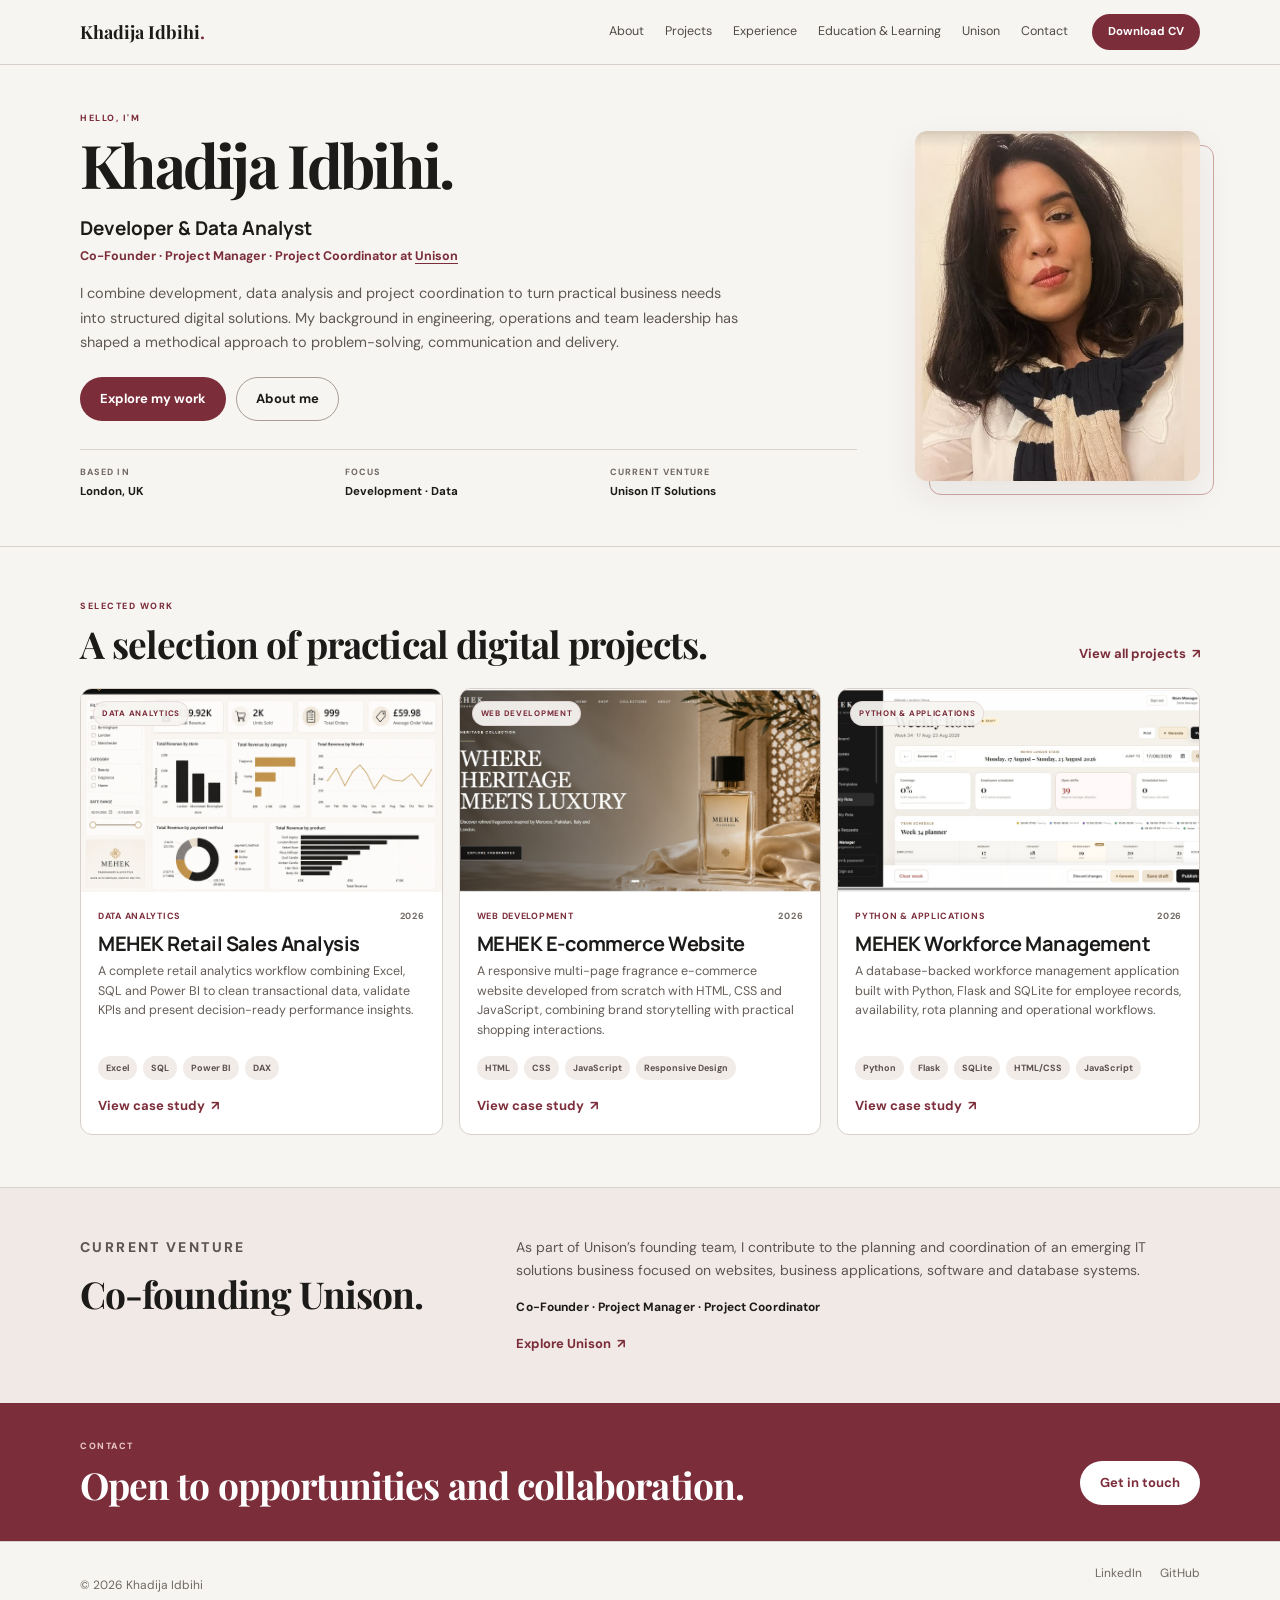
==== commit 1977b428: "correction" ====
--- a/index.html
+++ b/index.html
@@ -58,7 +58,7 @@
   <section class="section home-featured">
     <div class="container">
       <div class="section-heading">
-        <div><p class="section-label">SELECTED WORK</p><h2>Projects across data, web and business applications.</h2></div>
+        <div><p class="section-label">SELECTED WORK</p><h2>A selection of practical digital projects.</h2></div>
         <a class="arrow-link" href="./projects.html">View all projects <span>↗</span></a>
       </div>
       <div class="projects-grid projects-grid-home" data-featured-projects></div>
@@ -72,9 +72,9 @@
         <h2>Co-founding Unison.</h2>
       </div>
       <div>
-        <p>I am currently co-founding Unison, an IT solutions company developing websites, internal business applications, software and database solutions. My role combines project management and coordination, helping structure priorities, organise delivery and connect work across the team as the company moves toward launch.</p>
+        <p>As part of Unison’s founding team, I contribute to the planning and coordination of an emerging IT solutions business focused on websites, business applications, software and database systems.</p>
         <p class="role-line"><strong>Co-Founder · Project Manager · Project Coordinator</strong></p>
-        <a class="arrow-link" href="./unison.html">View Unison <span>↗</span></a>
+        <a class="arrow-link" href="./unison.html">Explore Unison <span>↗</span></a>
       </div>
     </div>
   </section>
--- a/css/style.css
+++ b/css/style.css
@@ -141,3 +141,209 @@
 @media(max-width:430px){
   .container{width:min(calc(100% - 22px),var(--max))}.logo{font-size:17px}.hero-copy h1{font-size:46px}.hero-portrait{width:92%}.filter-bar{grid-template-columns:1fr}.page-hero h1,.page-hero-minimal h1,.case-hero h1,.contact-page h1{font-size:38px}.service-grid{grid-template-columns:1fr}.simple-nav{gap:14px}.simple-nav a{font-size:11px}
 }
+
+/* =========================================================
+   V5 COMPACT PROFESSIONAL SCALE
+   A calmer typographic system for portfolio, projects,
+   experience, learning, contact and Unison.
+   ========================================================= */
+:root{
+  --max:1120px;
+  --radius:12px;
+}
+body{font-size:15px;line-height:1.58}
+.container{width:min(calc(100% - 56px),var(--max))}
+.section{padding:52px 0}
+.eyebrow,.section-label{font-size:9px;letter-spacing:.17em;margin-bottom:10px}
+.section-heading{margin-bottom:24px;gap:20px}
+.section-heading h2,.home-unison h2,.home-footer-cta h2,.story-grid h2,.case-two-col h2,.about-focus h2{
+  font-size:clamp(27px,2.9vw,38px);line-height:1.12;letter-spacing:-.025em
+}
+
+/* Header: slightly lighter visual footprint */
+.nav-wrap{min-height:64px}
+.logo{font-size:18px}
+.main-nav,.simple-nav{gap:21px}
+.main-nav a,.simple-nav a{font-size:12.5px}
+.btn-small{min-height:36px;padding-inline:15px;font-size:11.5px}
+
+/* Home */
+.hero-home{padding:46px 0 44px}
+.hero-profile-layout{grid-template-columns:minmax(0,1.28fr) 285px;gap:58px}
+.hero-copy h1{font-size:clamp(43px,4.7vw,61px);line-height:.99}
+.hero-role{font-size:19px;margin:21px 0 7px}
+.hero-unison-role{font-size:12.5px;margin-bottom:14px}
+.hero-description{font-size:14.5px;line-height:1.7;max-width:660px}
+.hero-actions{margin-top:22px}
+.hero-facts{margin-top:28px;padding-top:15px;gap:18px}
+.hero-facts span{font-size:11.5px}
+.hero-portrait{max-width:285px}
+.hero-portrait img{height:350px}
+.home-featured .section-heading h2{max-width:700px}
+.projects-grid-home{gap:16px}
+.project-card-body{padding:17px}
+.project-card h2{font-size:20px;margin:9px 0 7px}
+.project-card p{font-size:12.5px;line-height:1.55}
+.home-unison{padding:48px 0}
+.unison-teaser{grid-template-columns:.72fr 1.28fr;gap:52px}
+.unison-teaser p{font-size:14px;line-height:1.7}
+.home-footer-cta{padding:36px 0}
+
+/* All page intros: no more oversized landing-style titles */
+.page-hero{padding:44px 0 40px}
+.page-hero-minimal{padding:38px 0 30px}
+.page-hero h1{font-size:clamp(36px,4.1vw,50px);line-height:1.07;max-width:760px}
+.page-hero-minimal h1{font-size:clamp(36px,4vw,48px);line-height:1.06}
+.page-hero-grid{grid-template-columns:1fr .72fr;gap:54px}
+.page-hero-grid>p{font-size:14px;line-height:1.68}
+
+/* Projects page */
+.projects-page-section{padding-top:30px}
+.projects-toolbar{margin-bottom:22px}
+.filter-bar button{padding:7px 11px;font-size:10.5px}
+.projects-grid-all{gap:18px}
+.projects-grid-all .project-card h2{font-size:22px}
+.projects-grid-all .project-card p{font-size:12.5px}
+.project-count{font-size:10px}
+
+/* Experience: readable CV-like rhythm instead of giant headings */
+.timeline-page{gap:12px}
+.timeline-page article{grid-template-columns:150px 1fr;gap:28px;padding:22px 24px;border-radius:12px}
+.timeline-page time{font-size:10px}
+.timeline-page .company{font-size:9px}
+.timeline-page h2{font-size:22px;margin:5px 0 8px}
+.timeline-page p{font-size:13px;line-height:1.62;margin-bottom:10px}
+.experience-bullets{font-size:12.5px;line-height:1.55}
+.experience-bullets li{margin:4px 0}
+.experience-skills{margin-top:11px}
+.experience-skills span{font-size:8.5px;padding:4px 7px}
+.education-list article{grid-template-columns:150px 1fr;padding:18px 21px}
+.education-list h3{font-size:18px}
+
+/* Learning: compact credential cards */
+.learning-grid{gap:12px}
+.learning-card{padding:18px;grid-template-columns:38px 1fr;gap:13px;border-radius:12px}
+.learning-index{width:36px;height:36px;border-radius:8px;font-size:12px}
+.learning-area{font-size:8px}
+.learning-card h2{font-size:16.5px;margin:5px 0 4px}
+.learning-card p{font-size:11.5px}
+.learning-links{margin-top:10px;gap:12px}
+.learning-links a{font-size:10.5px}
+.provider-mark{width:21px;height:21px;font-size:9px}
+
+/* Contact: compact and deliberate */
+.contact-page{padding:50px 0 58px}
+.contact-page-grid{grid-template-columns:.8fr 1.2fr;gap:58px}
+.contact-page h1{font-size:clamp(36px,4.2vw,50px);line-height:1.06;margin-bottom:15px}
+.contact-page-grid>div>p:last-child{font-size:13.5px;line-height:1.68}
+.contact-stack{border-radius:12px;padding:5px 20px}
+.contact-stack a,.contact-stack>div{grid-template-columns:105px 1fr;padding:16px 0}
+.contact-stack span{font-size:8.5px}
+.contact-stack strong{font-size:13.5px}
+
+/* Project detail */
+.case-hero{padding:44px 0 38px}
+.case-hero h1{font-size:clamp(38px,4.4vw,54px);line-height:1.05;max-width:820px}
+.case-summary{font-size:14px;line-height:1.68}
+.case-meta{margin:18px 0;gap:28px}
+
+/* =========================================================
+   UNISON — black, modern, compact and intentionally separate
+   ========================================================= */
+body.unison-page{background:#0d0d0e;color:#f5f5f4}
+.unison-page .site-header{background:rgba(13,13,14,.97);border-color:#29292c}
+.unison-page .main-nav a{color:#a9a9ad}
+.unison-page .main-nav .active-link,.unison-page .main-nav a:hover{color:#fff}
+.unison-page .logo{color:#fff}
+.unison-page .logo span{color:#c5c5c8}
+.unison-page .nav-cv{background:#f2f2f2;color:#111}
+
+.unison-hero{padding:54px 0 50px;background:#0d0d0e;border-bottom:1px solid #2a2a2d}
+.unison-hero-grid{grid-template-columns:1.08fr .72fr;gap:48px}
+.unison-brand{margin-bottom:22px;gap:11px}
+.unison-mark{width:39px;height:39px;border-radius:10px}
+.unison-mark svg{width:23px;height:23px}
+.unison-wordmark strong{font-size:14px;letter-spacing:.2em}
+.unison-wordmark span{font-size:8px}
+.unison-hero h1{font-size:clamp(42px,4.8vw,60px);line-height:1.02;max-width:650px;margin-bottom:16px}
+.unison-subtitle{font-size:14.5px;line-height:1.66;max-width:620px}
+.launch-badge{margin-top:18px;padding:6px 10px;font-size:8.5px}
+.unison-visual{min-height:270px;border-radius:14px}
+.unison-visual:before{width:240px;height:240px}
+.unison-visual:after{width:180px;height:180px}
+.unison-grid-lines{background-size:36px 36px}
+.unison-center-logo .unison-mark{width:72px;height:72px}
+.unison-center-logo .unison-mark svg{width:42px;height:42px}
+
+.unison-section{padding:52px 0;background:#0d0d0e;border-bottom:1px solid #28282b}
+.unison-story{grid-template-columns:.78fr 1.22fr;gap:52px;align-items:start}
+.unison-story h2,.unison-page .section-heading h2,.future-links h2{
+  font-family:'Manrope',sans-serif;
+  font-size:clamp(27px,3vw,38px);
+  line-height:1.12;
+  letter-spacing:-.035em;
+  color:#f4f4f5
+}
+.unison-story p{font-size:13.5px;line-height:1.68;color:#a8a8ac;margin-top:0}
+.unison-page .lead{font-size:15px;color:#ececee;margin-bottom:12px}
+.unison-page .section-label{color:#85858a}
+.role-grid{gap:10px}
+.role-grid article{padding:19px;border-radius:11px}
+.role-grid article span,.service-grid span{font-size:8px}
+.role-grid h3{font-size:17px;margin:16px 0 6px}
+.role-grid p{font-size:11.5px;line-height:1.58}
+.service-grid{gap:10px}
+.service-grid article{padding:19px;border-radius:11px}
+.service-grid h3{font-size:17px;margin:10px 0 5px}
+.service-grid p{font-size:11.5px;line-height:1.58}
+.future-links{grid-template-columns:.72fr 1.28fr;gap:52px;align-items:start}
+.social-launch-grid{gap:8px}
+.social-launch-grid a{padding:14px 15px;border-radius:10px;font-size:11.5px}
+.social-launch-grid a span{font-size:9px}
+.unison-page .site-footer{background:#09090a}
+
+/* Tablet */
+@media(max-width:1000px){
+  .container{width:min(calc(100% - 38px),var(--max))}
+  .hero-profile-layout{grid-template-columns:1fr 250px;gap:38px}
+  .hero-portrait{max-width:250px}.hero-portrait img{height:315px}
+  .page-hero-grid{gap:34px}
+  .unison-hero-grid{grid-template-columns:1fr .65fr;gap:34px}
+  .unison-visual{min-height:230px}
+}
+
+/* Mobile */
+@media(max-width:700px){
+  .container{width:min(calc(100% - 28px),var(--max))}
+  .section{padding:42px 0}
+  .hero-home{padding:34px 0 38px}
+  .hero-profile-layout,.about-hero-grid,.page-hero-grid,.story-grid,.case-two-col,.about-focus,.transferable,.contact-page-grid,.unison-hero-grid,.unison-story,.future-links{grid-template-columns:1fr;gap:28px}
+  .hero-copy h1{font-size:43px}
+  .hero-description{font-size:13.5px}
+  .hero-portrait{width:82%;max-width:270px;margin-inline:auto}
+  .hero-portrait img{height:auto;aspect-ratio:4/5}
+  .section-heading h2,.home-unison h2,.home-footer-cta h2,.story-grid h2,.case-two-col h2,.about-focus h2{font-size:29px}
+  .page-hero,.page-hero-minimal{padding:34px 0 27px}
+  .page-hero h1,.page-hero-minimal h1{font-size:36px}
+  .projects-page-section{padding-top:26px}
+  .timeline-page article,.education-list article{grid-template-columns:1fr;gap:8px;padding:18px}
+  .timeline-page h2{font-size:20px}
+  .learning-card{padding:16px}
+  .contact-page{padding:38px 0 44px}
+  .contact-page h1{font-size:36px}
+  .contact-stack a,.contact-stack>div{grid-template-columns:1fr;gap:3px;padding:14px 0}
+  .unison-hero{padding:42px 0 38px}
+  .unison-hero h1{font-size:40px}
+  .unison-subtitle{font-size:13.5px}
+  .unison-visual{min-height:205px}
+  .unison-section{padding:42px 0}
+  .unison-story h2,.unison-page .section-heading h2,.future-links h2{font-size:28px}
+  .role-grid,.service-grid,.social-launch-grid{grid-template-columns:1fr}
+}
+
+@media(max-width:430px){
+  .hero-copy h1{font-size:39px}
+  .page-hero h1,.page-hero-minimal h1,.case-hero h1,.contact-page h1{font-size:33px}
+  .unison-hero h1{font-size:36px}
+  .filter-bar{grid-template-columns:1fr}
+}
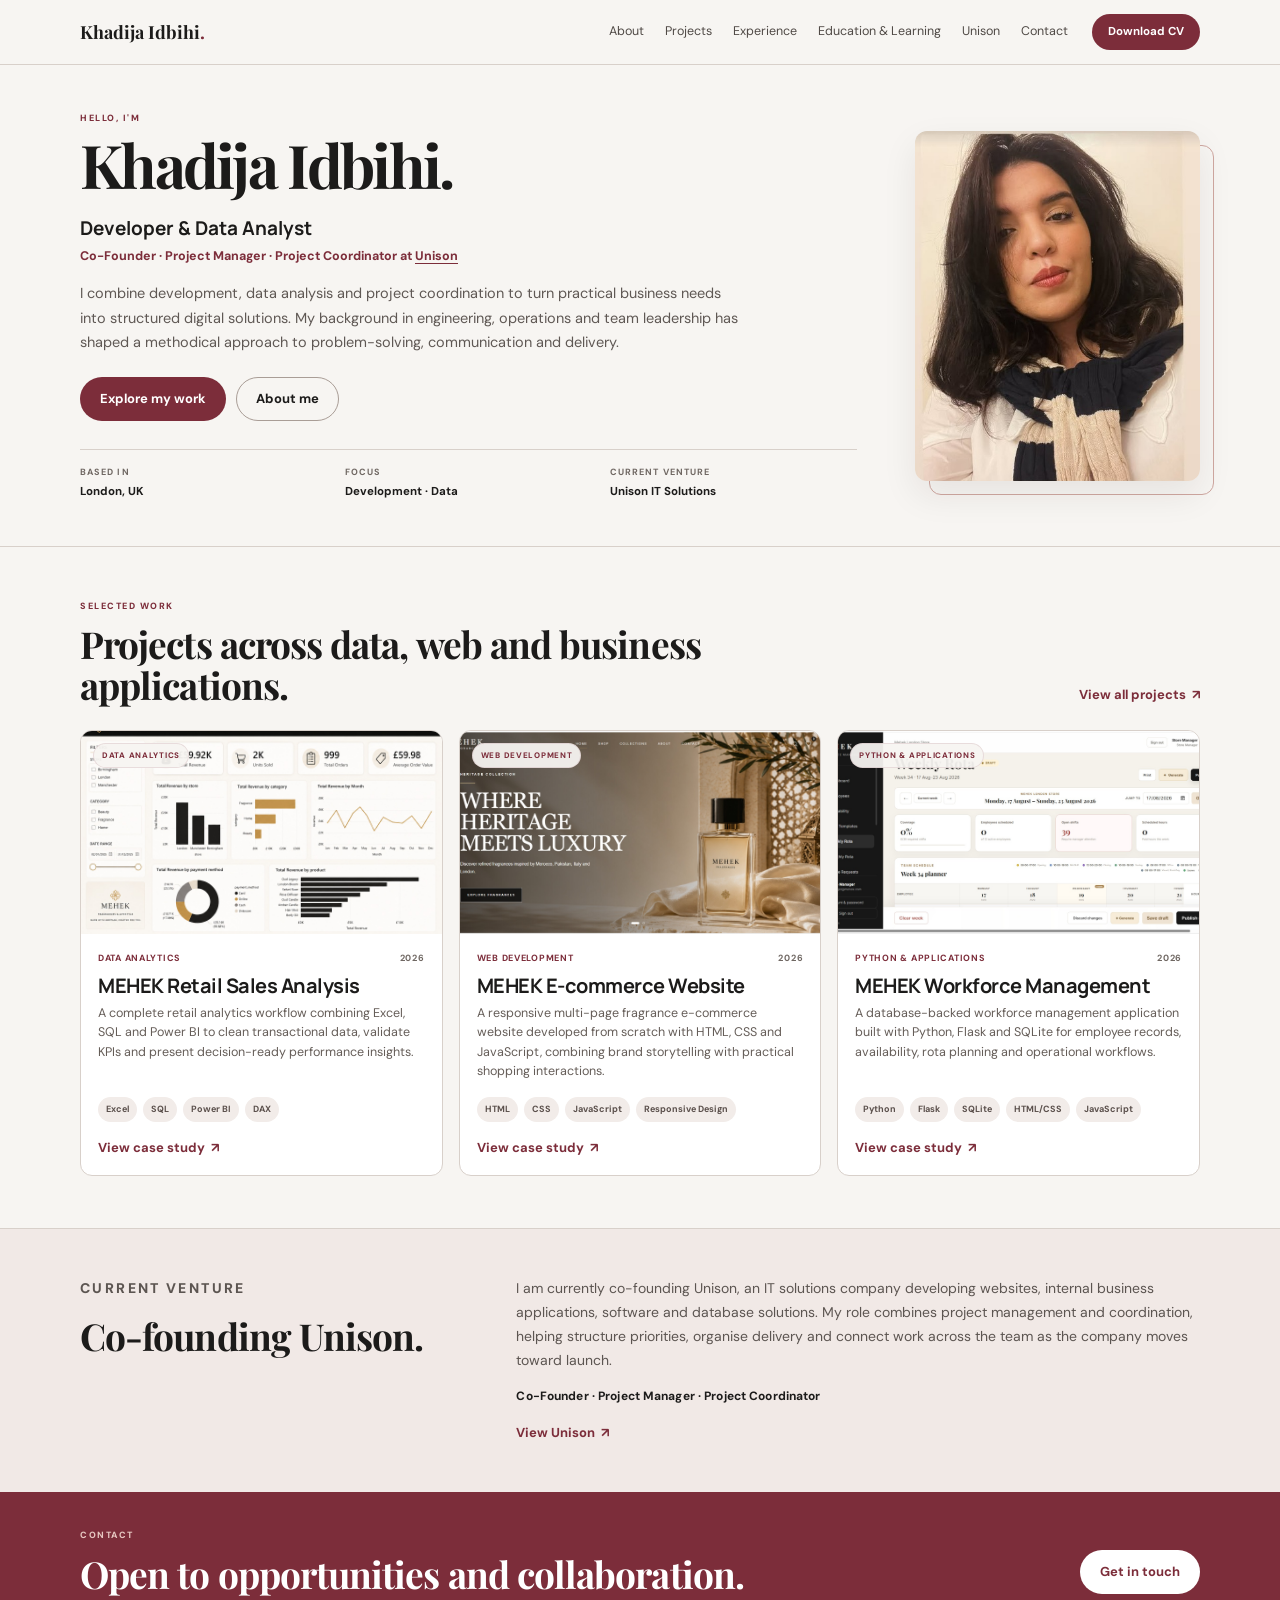
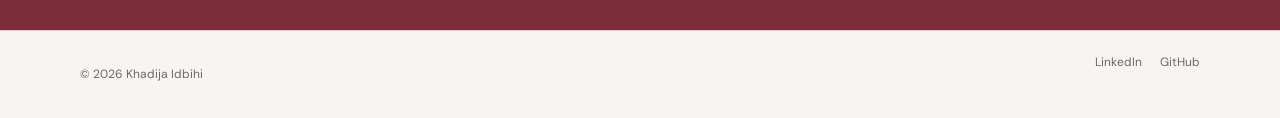
==== commit 5f57c028: "update" ====
--- a/index.html
+++ b/index.html
@@ -58,7 +58,7 @@
   <section class="section home-featured">
     <div class="container">
       <div class="section-heading">
-        <div><p class="section-label">SELECTED WORK</p><h2>A selection of practical digital projects.</h2></div>
+        <div><p class="section-label">SELECTED WORK</p><h2>Projects across data, web and business applications.</h2></div>
         <a class="arrow-link" href="./projects.html">View all projects <span>↗</span></a>
       </div>
       <div class="projects-grid projects-grid-home" data-featured-projects></div>
@@ -72,9 +72,9 @@
         <h2>Co-founding Unison.</h2>
       </div>
       <div>
-        <p>As part of Unison’s founding team, I contribute to the planning and coordination of an emerging IT solutions business focused on websites, business applications, software and database systems.</p>
+        <p>I am currently co-founding Unison, an IT solutions company developing websites, internal business applications, software and database solutions. My role combines project management and coordination, helping structure priorities, organise delivery and connect work across the team as the company moves toward launch.</p>
         <p class="role-line"><strong>Co-Founder · Project Manager · Project Coordinator</strong></p>
-        <a class="arrow-link" href="./unison.html">Explore Unison <span>↗</span></a>
+        <a class="arrow-link" href="./unison.html">View Unison <span>↗</span></a>
       </div>
     </div>
   </section>
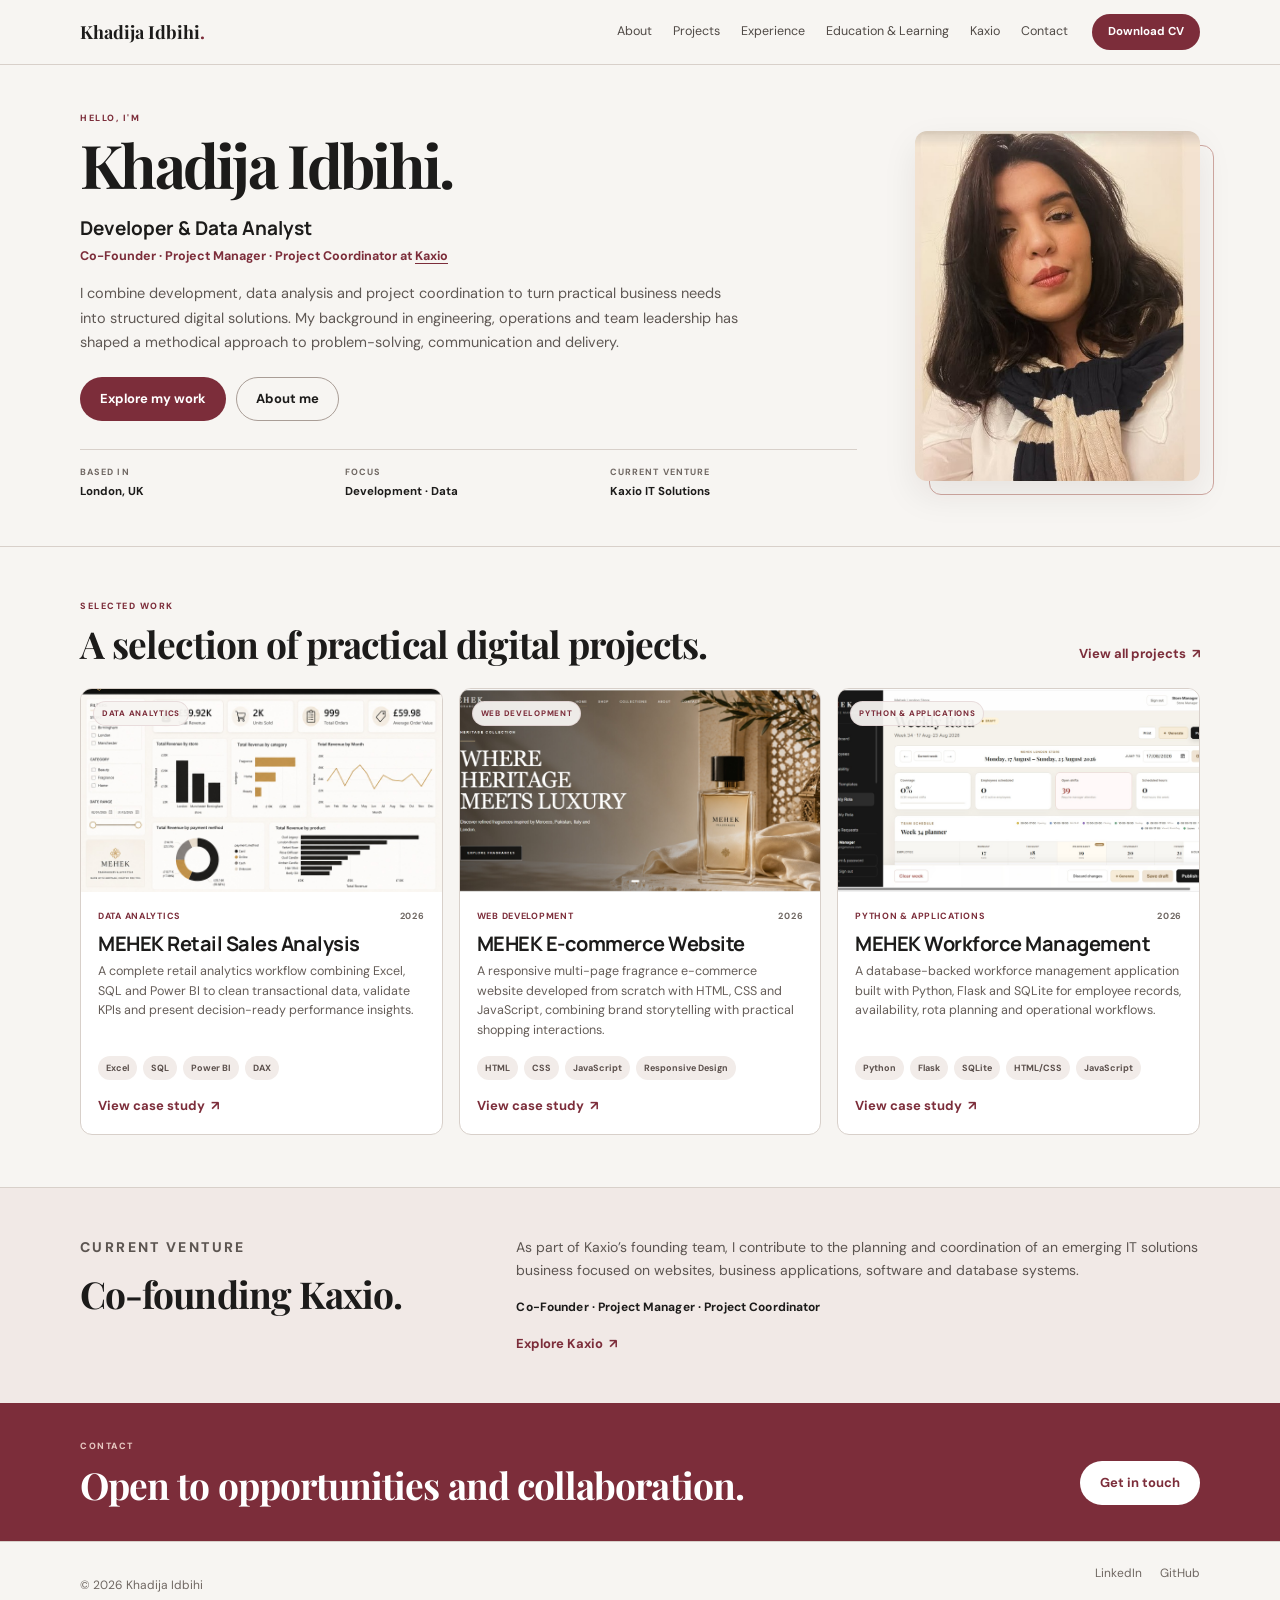
==== commit b7f9f71a: "kaxio" ====
--- a/index.html
+++ b/index.html
@@ -23,7 +23,7 @@
       <a href="./projects.html">Projects</a>
       <a href="./experience.html">Experience</a>
       <a href="./learning.html">Education & Learning</a>
-      <a href="./unison.html">Unison</a>
+      <a href="./kaxio.html">Kaxio</a>
       <a href="./contact.html">Contact</a>
     </nav>
     <a class="btn btn-dark btn-small nav-cv" href="./assets/Khadija_Idbihi_Tech_CV.pdf" download>Download CV</a>
@@ -37,7 +37,7 @@
         <p class="eyebrow">HELLO, I'M</p>
         <h1>Khadija Idbihi.</h1>
         <p class="hero-role">Developer & Data Analyst</p>
-        <p class="hero-unison-role">Co-Founder · Project Manager · Project Coordinator at <a href="./unison.html">Unison</a></p>
+        <p class="hero-unison-role">Co-Founder · Project Manager · Project Coordinator at <a href="./kaxio.html">Kaxio</a></p>
         <p class="hero-description">I combine development, data analysis and project coordination to turn practical business needs into structured digital solutions. My background in engineering, operations and team leadership has shaped a methodical approach to problem-solving, communication and delivery.</p>
         <div class="hero-actions">
           <a class="btn btn-dark" href="./projects.html">Explore my work</a>
@@ -46,7 +46,7 @@
         <div class="hero-facts">
           <span><small>Based in</small>London, UK</span>
           <span><small>Focus</small>Development · Data</span>
-          <span><small>Current venture</small>Unison IT Solutions</span>
+          <span><small>Current venture</small>Kaxio IT Solutions</span>
         </div>
       </div>
       <figure class="hero-portrait">
@@ -58,7 +58,7 @@
   <section class="section home-featured">
     <div class="container">
       <div class="section-heading">
-        <div><p class="section-label">SELECTED WORK</p><h2>Projects across data, web and business applications.</h2></div>
+        <div><p class="section-label">SELECTED WORK</p><h2>A selection of practical digital projects.</h2></div>
         <a class="arrow-link" href="./projects.html">View all projects <span>↗</span></a>
       </div>
       <div class="projects-grid projects-grid-home" data-featured-projects></div>
@@ -69,12 +69,12 @@
     <div class="container unison-teaser">
       <div>
         <p class="section-label">CURRENT VENTURE</p>
-        <h2>Co-founding Unison.</h2>
+        <h2>Co-founding Kaxio.</h2>
       </div>
       <div>
-        <p>I am currently co-founding Unison, an IT solutions company developing websites, internal business applications, software and database solutions. My role combines project management and coordination, helping structure priorities, organise delivery and connect work across the team as the company moves toward launch.</p>
+        <p>As part of Kaxio’s founding team, I contribute to the planning and coordination of an emerging IT solutions business focused on websites, business applications, software and database systems.</p>
         <p class="role-line"><strong>Co-Founder · Project Manager · Project Coordinator</strong></p>
-        <a class="arrow-link" href="./unison.html">View Unison <span>↗</span></a>
+        <a class="arrow-link" href="./kaxio.html">Explore Kaxio <span>↗</span></a>
       </div>
     </div>
   </section>
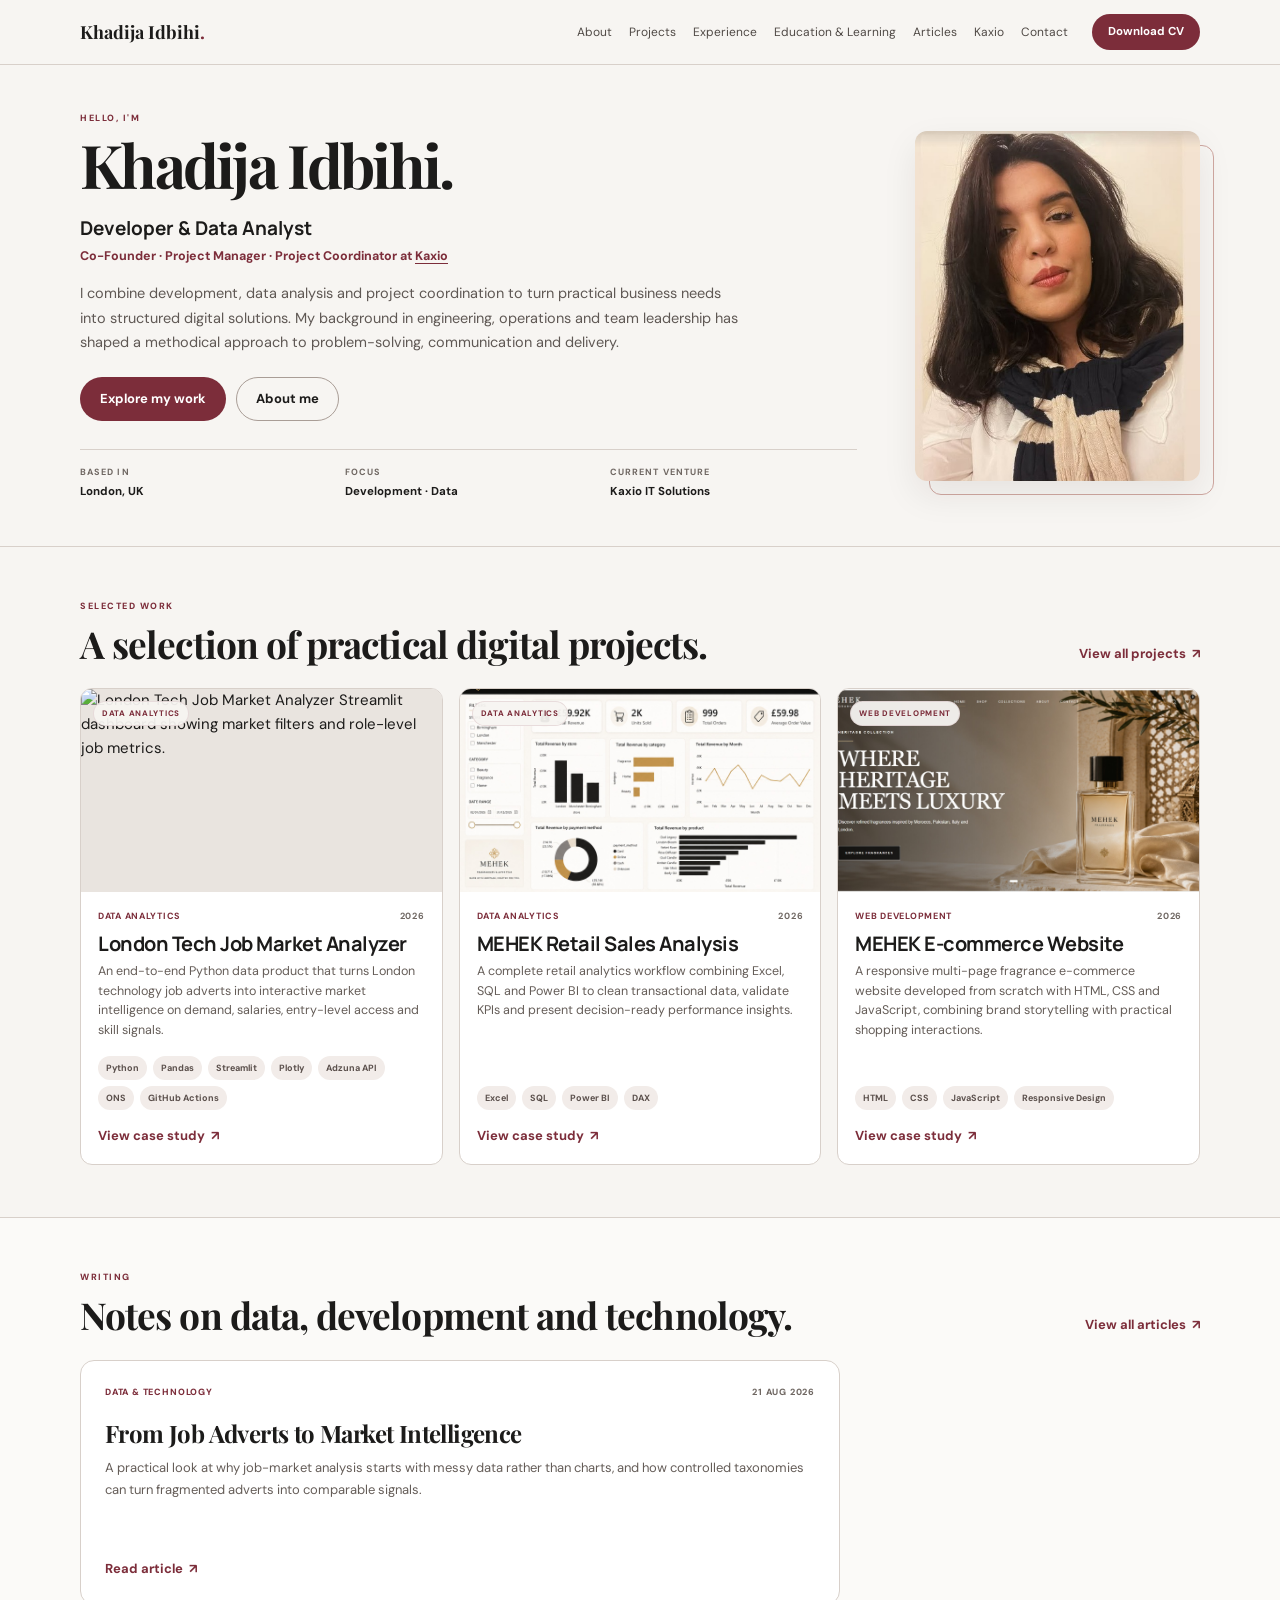
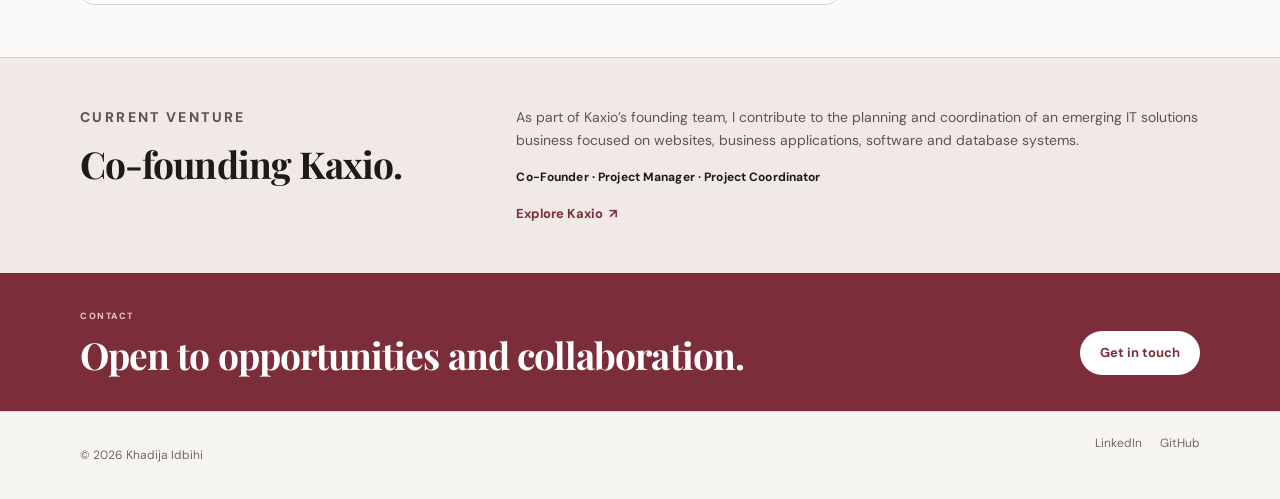
==== commit 67d553f0: "articles + job analyzer" ====
--- a/index.html
+++ b/index.html
@@ -10,6 +10,7 @@
   <link href="https://fonts.googleapis.com/css2?family=DM+Sans:wght@400;500;600;700&family=Manrope:wght@500;600;700&family=Playfair+Display:wght@600;700&display=swap" rel="stylesheet">
   <link rel="stylesheet" href="./css/style.css">
   <script defer src="./js/data.js"></script>
+  <script defer src="./js/articles-data.js"></script>
   <script defer src="./js/site.js"></script>
 </head>
 <body>
@@ -23,7 +24,7 @@
       <a href="./projects.html">Projects</a>
       <a href="./experience.html">Experience</a>
       <a href="./learning.html">Education & Learning</a>
-      <a href="./kaxio.html">Kaxio</a>
+      <a href="./articles.html">Articles</a><a href="./kaxio.html">Kaxio</a>
       <a href="./contact.html">Contact</a>
     </nav>
     <a class="btn btn-dark btn-small nav-cv" href="./assets/Khadija_Idbihi_Tech_CV.pdf" download>Download CV</a>
@@ -65,6 +66,16 @@
     </div>
   </section>
 
+  <section class="section home-articles">
+    <div class="container">
+      <div class="section-heading">
+        <div><p class="section-label">WRITING</p><h2>Notes on data, development and technology.</h2></div>
+        <a class="arrow-link" href="./articles.html">View all articles <span>↗</span></a>
+      </div>
+      <div class="home-articles-grid" data-home-articles></div>
+    </div>
+  </section>
+
   <section class="section home-unison">
     <div class="container unison-teaser">
       <div>
--- a/css/style.css
+++ b/css/style.css
@@ -347,3 +347,75 @@
   .unison-hero h1{font-size:36px}
   .filter-bar{grid-template-columns:1fr}
 }
+
+/* ============================================================
+   Articles — data-driven editorial section
+   Future posts are managed from js/articles-data.js
+   ============================================================ */
+@media(min-width:701px){
+  .main-nav{gap:17px}
+  .main-nav a{font-size:12px}
+}
+
+.home-articles{border-top:1px solid var(--line);background:#fbfaf8}
+.home-articles-grid{display:grid;grid-template-columns:repeat(2,minmax(0,1fr));gap:16px}
+.home-article-card{background:var(--surface);border:1px solid var(--line);border-radius:14px;padding:24px;min-height:245px;display:flex;flex-direction:column;transition:.2s}
+.home-article-card:hover{transform:translateY(-2px);box-shadow:var(--shadow)}
+.home-article-meta,.article-card-meta{display:flex;justify-content:space-between;gap:18px;font-size:9px;text-transform:uppercase;letter-spacing:.09em;font-weight:800;color:var(--muted)}
+.home-article-meta span:first-child,.article-card-meta span:first-child{color:var(--burgundy)}
+.home-article-card h3{font:700 24px/1.18 'Playfair Display',serif;letter-spacing:-.025em;margin:20px 0 10px}
+.home-article-card h3 a:hover,.article-card h2 a:hover{color:var(--burgundy)}
+.home-article-card p{font-size:13px;line-height:1.65;color:#655d58;margin:0 0 22px}
+.home-article-card .arrow-link{margin-top:auto}
+
+.articles-page-section{padding-top:38px}
+.articles-toolbar{display:flex;justify-content:space-between;gap:24px;align-items:end;margin-bottom:28px}
+.articles-toolbar h2{font:700 clamp(28px,3vw,42px)/1.08 'Playfair Display',serif;letter-spacing:-.03em;margin:0}
+.article-count{font-size:11px;color:var(--muted);font-weight:700}
+.articles-grid{display:grid;grid-template-columns:repeat(2,minmax(0,1fr));gap:22px}
+.article-card{background:var(--surface);border:1px solid var(--line);border-radius:var(--radius);overflow:hidden;display:flex;flex-direction:column;min-width:0;transition:.2s}
+.article-card:hover{transform:translateY(-3px);box-shadow:var(--shadow)}
+.article-card-cover{aspect-ratio:16/7;display:flex;align-items:flex-end;padding:20px;position:relative;overflow:hidden;background:
+  radial-gradient(circle at 85% 25%,rgba(207,167,160,.55),transparent 28%),
+  linear-gradient(135deg,#1f171a 0%,#5e202b 62%,#7c2d3a 100%);color:#fff}
+.article-card-cover:after{content:'';position:absolute;width:220px;height:220px;border:1px solid rgba(255,255,255,.17);border-radius:50%;right:-55px;top:-85px}
+.article-card-cover span{font-size:9px;font-weight:800;letter-spacing:.16em;position:relative;z-index:1}
+.article-card-body{padding:22px;display:flex;flex-direction:column;flex:1}
+.article-card h2{font:700 27px/1.15 'Playfair Display',serif;letter-spacing:-.03em;margin:15px 0 9px}
+.article-card p{font-size:13.5px;line-height:1.65;color:#655d58;margin:0 0 22px}
+.article-card-footer{display:flex;justify-content:space-between;align-items:center;gap:18px;margin-top:auto;border-top:1px solid var(--line);padding-top:15px}
+.article-card-footer>span{font-size:10px;color:var(--muted);font-weight:700}
+.articles-empty{text-align:center;padding:60px 20px;border:1px dashed var(--line);border-radius:var(--radius)}
+.articles-empty h3{font:700 26px 'Playfair Display',serif;margin:0 0 8px}.articles-empty p{color:var(--muted);margin:0}
+
+.article-reading-container{width:min(calc(100% - 48px),780px);margin-inline:auto}
+.article-hero{padding:72px 0 42px;border-bottom:1px solid var(--line)}
+.article-hero h1{font:700 clamp(43px,5.2vw,66px)/1.03 'Playfair Display',serif;letter-spacing:-.045em;margin:0 0 18px}
+.article-subtitle{font:500 18px/1.7 'Manrope',sans-serif;color:#5d5551;margin:0;max-width:760px}
+.article-meta-line{display:flex;gap:10px;align-items:center;margin-top:22px;font-size:11px;color:var(--muted);font-weight:700}
+.article-tags{margin-top:17px}
+.article-cover-band{background:linear-gradient(120deg,#1f171a,#7c2d3a);min-height:165px;display:flex;align-items:center;color:#fff}
+.article-cover-band span{font-size:10px;font-weight:800;letter-spacing:.22em}
+.article-body{padding-top:58px;padding-bottom:66px}
+.article-body>p{font-size:17px;line-height:1.86;color:#3f3a37;margin:0 0 23px}
+.article-body h2{font:700 32px/1.17 'Playfair Display',serif;letter-spacing:-.03em;margin:48px 0 17px;color:var(--ink)}
+.article-body blockquote{font:600 24px/1.48 'Playfair Display',serif;color:var(--burgundy);border-left:3px solid var(--rose);margin:38px 0;padding:4px 0 4px 24px}
+.article-note{background:#f1e9e6;border:1px solid #decfca;border-radius:12px;padding:20px 22px;font-size:13px;line-height:1.65;color:#514945;margin-top:36px}
+.article-back-section{border-top:1px solid var(--line);padding:28px 0 52px}
+
+@media(max-width:700px){
+  .home-articles-grid,.articles-grid{grid-template-columns:1fr}
+  .articles-toolbar{align-items:flex-start;flex-direction:column;margin-bottom:22px}
+  .article-reading-container{width:min(calc(100% - 28px),780px)}
+  .article-hero{padding:44px 0 32px}
+  .article-hero h1{font-size:39px}
+  .article-subtitle{font-size:15px}
+  .article-body{padding-top:40px;padding-bottom:48px}
+  .article-body>p{font-size:15.5px;line-height:1.78}
+  .article-body h2{font-size:28px;margin-top:38px}
+  .article-card h2{font-size:23px}
+  .article-card-footer{align-items:flex-start;flex-direction:column}
+}
+
+.home-article-card:only-child{grid-column:1/-1;max-width:760px}
+.article-card:only-child{grid-column:1/-1;max-width:820px}
